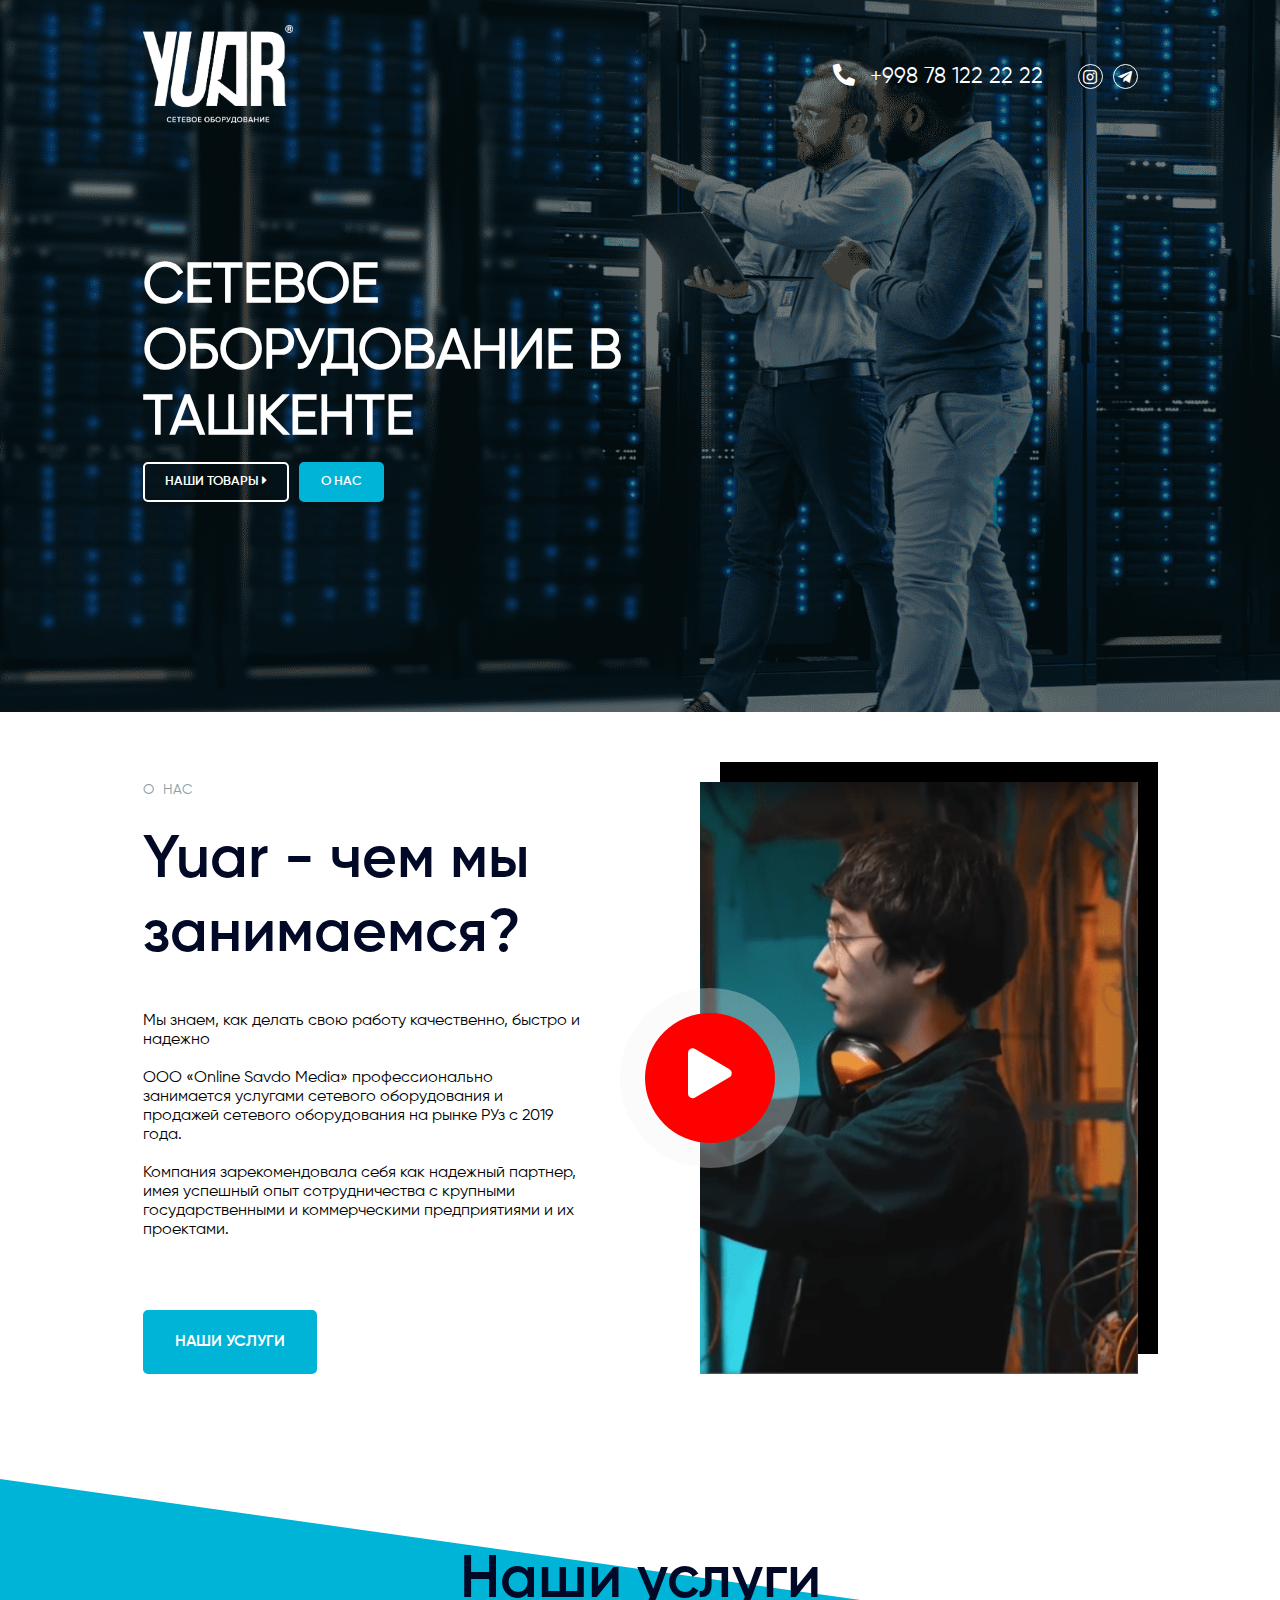
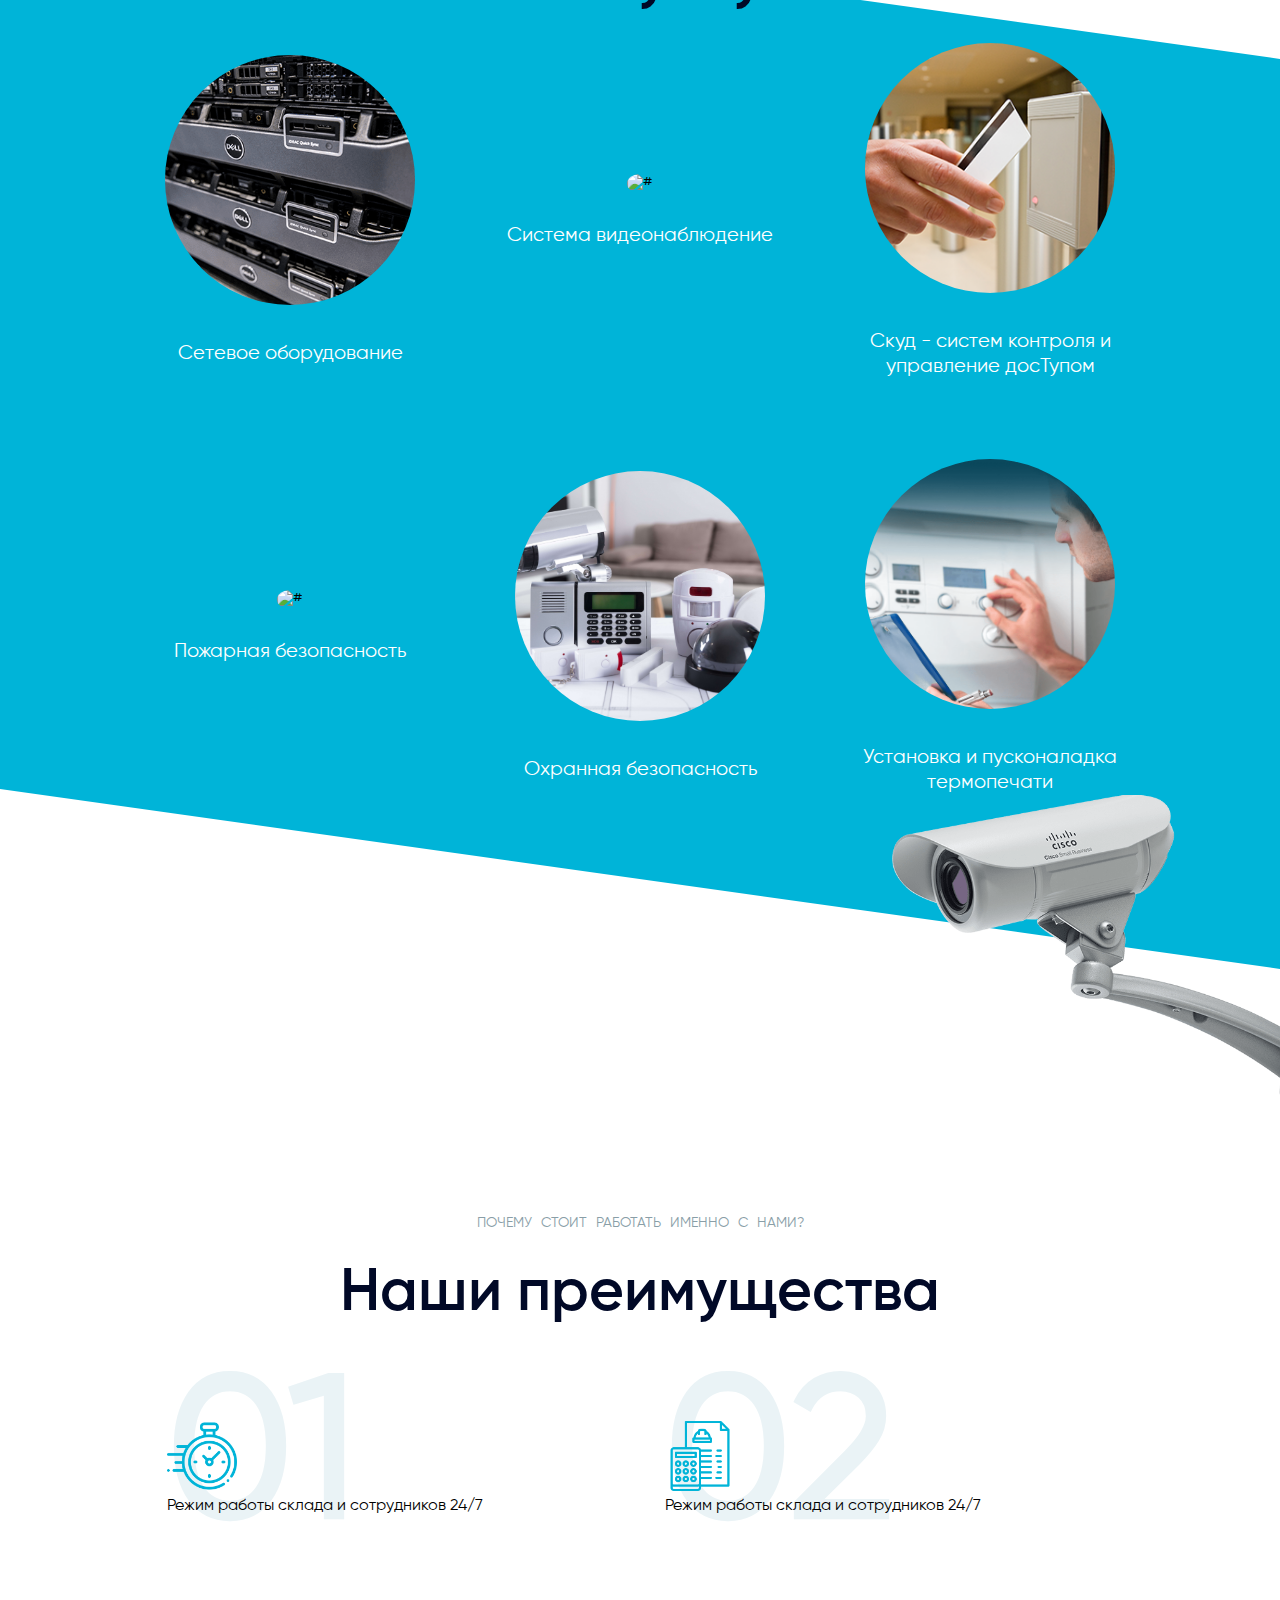
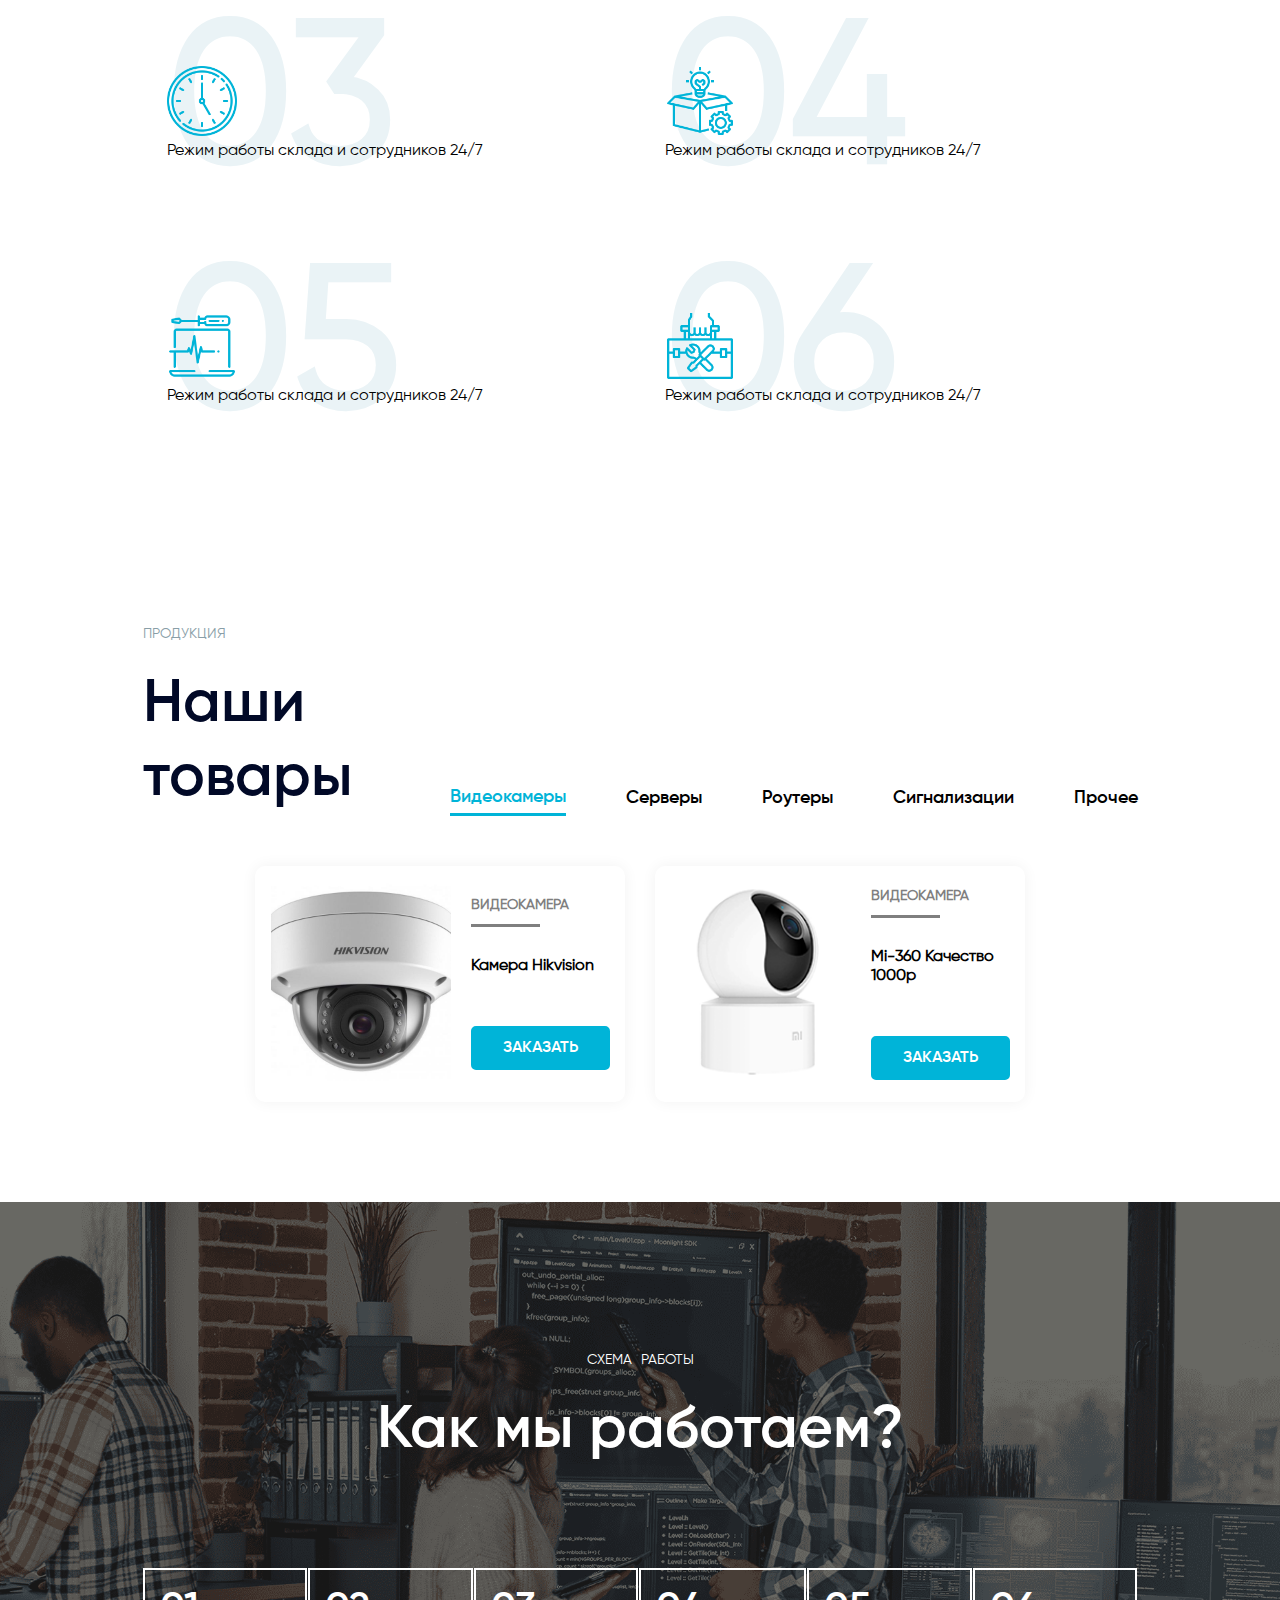
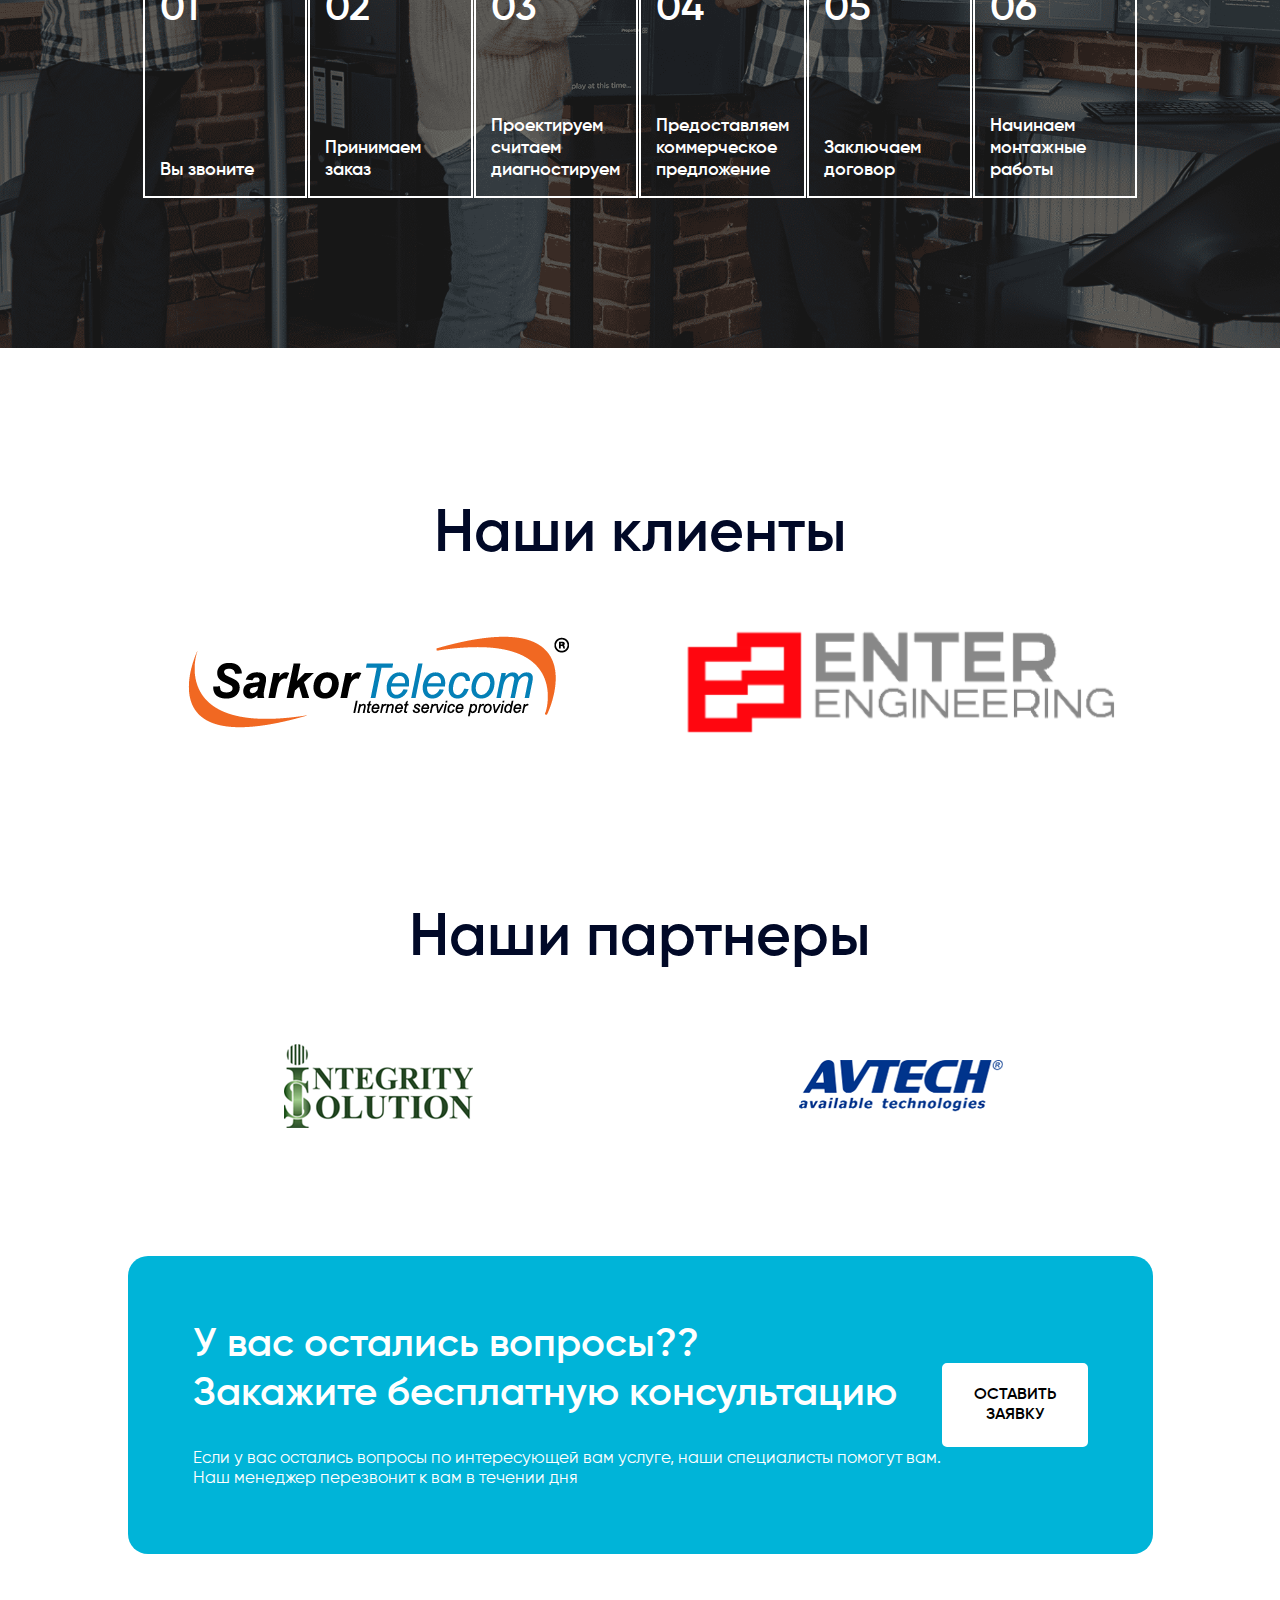
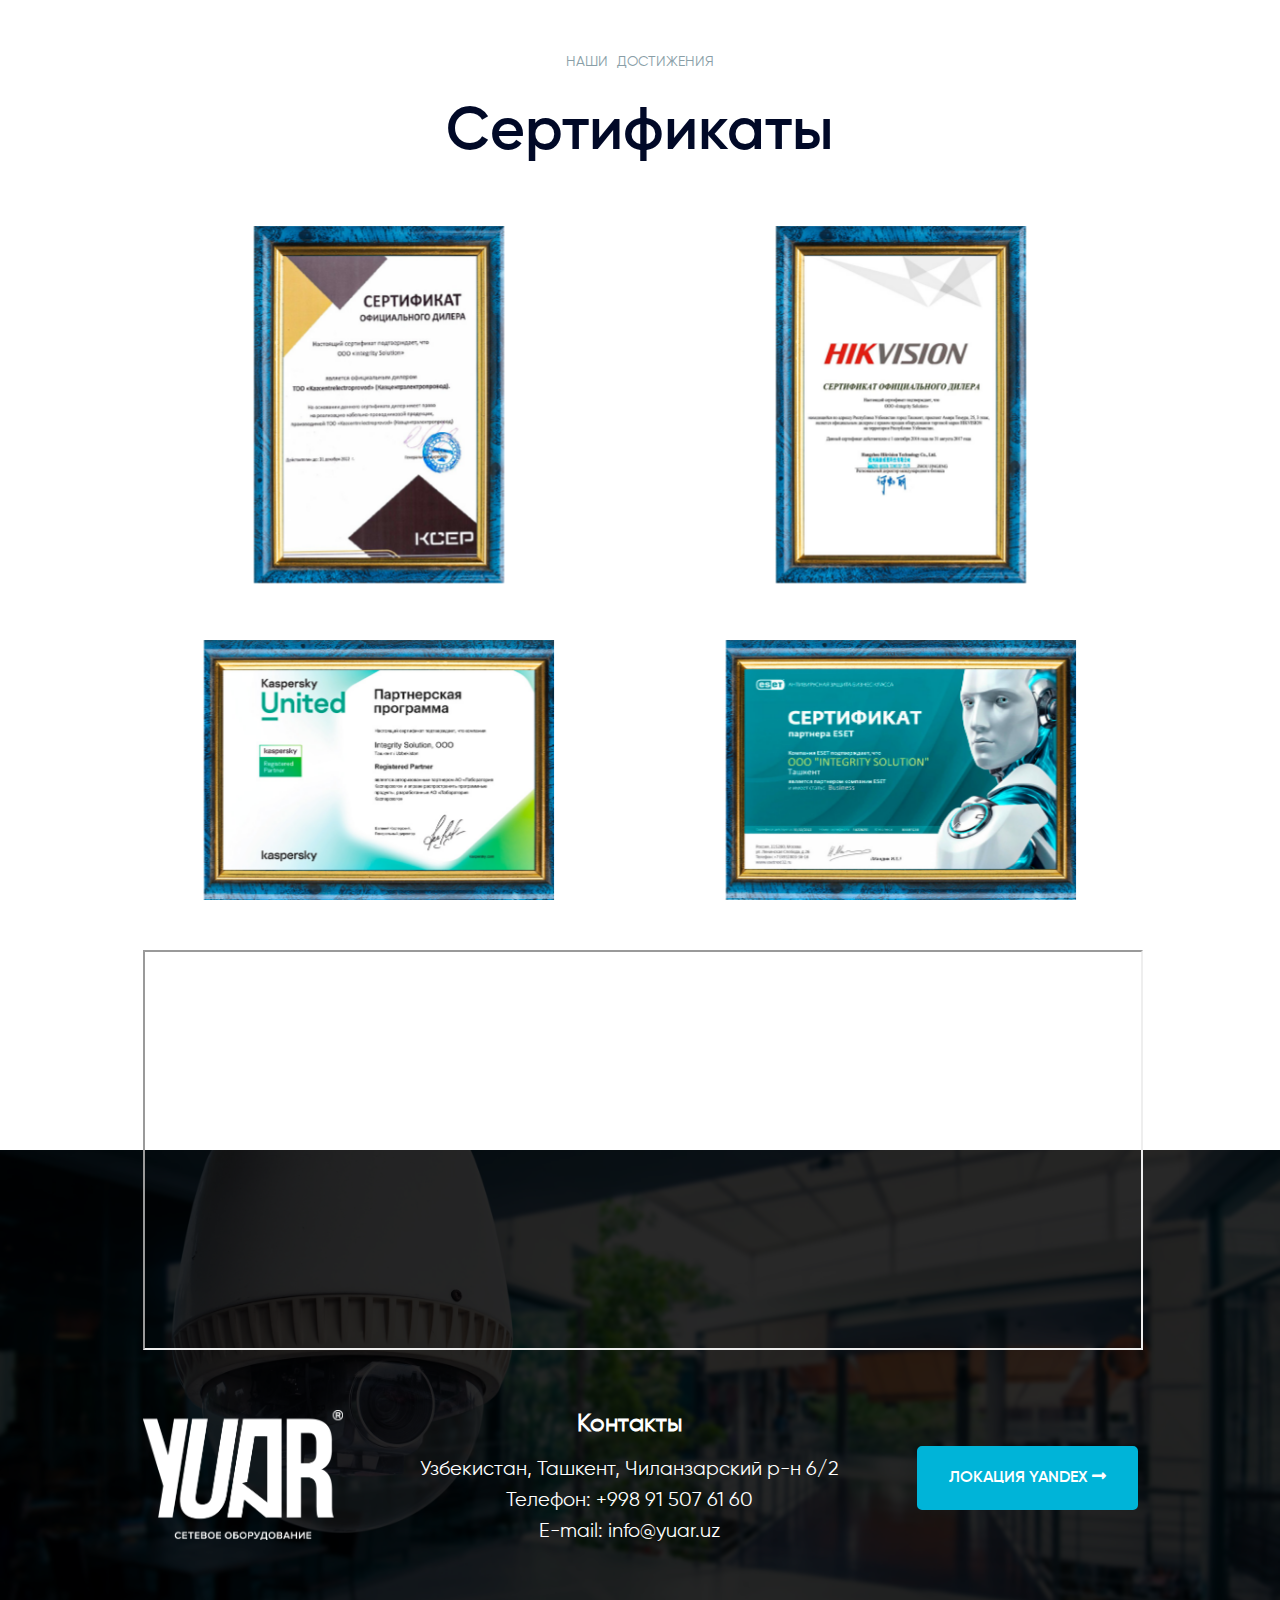
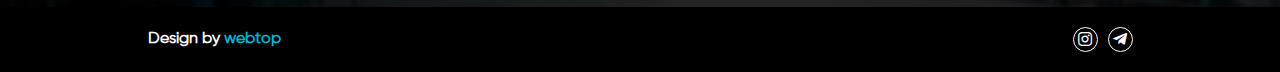
==== index.html @ c019f47e "first commit" ====
<!DOCTYPE html>
<html lang="en">

<head>
  <meta charset="UTF-8">
  <meta http-equiv="X-UA-Compatible" content="IE=edge">
  <meta name="viewport" content="width=device-width, initial-scale=1.0">

  <!-- Font Awesome -->
  <link rel="stylesheet" href="https://cdnjs.cloudflare.com/ajax/libs/font-awesome/5.15.4/css/all.min.css"
    integrity="sha512-1ycn6IcaQQ40/MKBW2W4Rhis/DbILU74C1vSrLJxCq57o941Ym01SwNsOMqvEBFlcgUa6xLiPY/NS5R+E6ztJQ=="
    crossorigin="anonymous" referrerpolicy="no-referrer" />

  <!-- Swiper -->
  <link rel="stylesheet" href="https://cdn.jsdelivr.net/npm/swiper@8/swiper-bundle.min.css" />

  <!-- Style -->
  <link rel="stylesheet" href="css/style.css">
  <link rel="stylesheet" href="css/media.css">

  <title>yuar</title>
</head>

<body>

  <!-- Header -->
  <header class="header">
    <div class="container">
      <!-- Navbar -->
      <nav class="navbar">
        <!-- logo -->
        <div class="logo">
          <img src="images/logo.png" alt="#">
        </div>

        <!-- actions -->
        <div class="actions">
          <div class="phone">
            <a href="tel: 781222222">
              <i class="fas fa-phone-alt"></i>
            </a>
            <p><a href="tel: 781222222">+998 78 122 22 22</a></p>
          </div>

          <div class="socials">
            <a target="_blank" href="https://www.instagram.com/yuar.telecom/?igshid=YmMyMTA2M2Y%3D">
              <i class="fab fa-instagram"></i>
            </a>
            <a target="_blank" href="https://t.me/yuartelecom">
              <i class="fab fa-telegram-plane"></i>
            </a>
          </div>
        </div>
      </nav>

      <!-- Main content -->
      <div class="main">
        <div class="content">
          <h1 class="title">
            сетевое оборудование в ташкенте
          </h1>

          <div class="btns">
            <button class="btn">
              <a href="#products"> наши товары
                <i class="fas fa-caret-right"></i>
              </a>
            </button>
            <button class="btn blue">
              <a href="#about">О нас</a>
            </button>
          </div>
        </div>
      </div>
    </div>
  </header>

  <!-- About -->
  <section class="about" id="about">
    <div class="container">
      <!-- left -->
      <div class="left">
        <div class="titles">
          <h4 class="uptitle">о нас</h4>
          <h1 class="site-title">Yuar - чем мы занимаемся?</h1>
        </div>
        <p>Мы знаем, как делать свою работу качественно, быстро и надежно
          <br><br>
          OOO «Online Savdo Media» профессионально занимается услугами сетевого оборудования и продажей сетевого
          оборудования на рынке РУз с 2019 года.
          <br><br>
          Компания зарекомендовала себя как надежный партнер, имея успешный опыт сотрудничества с крупными
          государственными и коммерческими предприятиями и их проектами. </p>
        <div class="btns">
          <button class="btn blue">наши услуги</button>
        </div>
      </div>
      <!-- right -->
      <div class="right">
        <!-- <iframe width="560" height="315" src="https://www.youtube.com/embed/WRnSYPJ-dSA?controls=0" title="YouTube video player" frameborder="0" allow="accelerometer; autoplay; clipboard-write; encrypted-media; gyroscope; picture-in-picture" allowfullscreen></iframe> -->

        <!-- <iframe width="560" height="315" src="https://www.youtube.com/embed/WRnSYPJ-dSA" title="YouTube video player" frameborder="0" allow="accelerometer; autoplay; clipboard-write; encrypted-media; gyroscope; picture-in-picture" allowfullscreen></iframe> -->
        <div class="effect">
          <div class="player">
            <a href="https://www.youtube.com/embed/WRnSYPJ-dSA?controls=0">
              <i class="fas fa-play"></i>
            </a>
          </div>
        </div>
      </div>
    </div>
  </section>

  <!-- Services -->
  <section class="services">
    <div class="container">
      <div class="titles">
        <h1 class="site-title">Наши услуги</h1>
      </div>
      <div class="wrapper">
        <!-- item -->
        <div class="item">
          <div class="image">
            <img src="images/services1.png" alt="#">
          </div>
          <p class="desc">Сетевое оборудование</p>
        </div>
        <!-- item -->
        <div class="item">
          <div class="image">
            <img src="images/services2.png" alt="#">
          </div>
          <p class="desc">Система видеонаблюдение</p>
        </div>
        <!-- item -->
        <div class="item">
          <div class="image">
            <img src="images/services3.png" alt="#">
          </div>
          <p class="desc">Скуд - систем контроля и управление досТупом</p>
        </div>
        <!-- item -->
        <div class="item">
          <div class="image">
            <img src="images/services4.png" alt="#">
          </div>
          <p class="desc">Пожарная безопасность</p>
        </div>
        <!-- item -->
        <div class="item">
          <div class="image">
            <img src="images/services5.jpg" alt="#">
          </div>
          <p class="desc">Охранная безопасность</p>
        </div>
        <!-- item -->
        <div class="item">
          <div class="image">
            <img src="images/services6.png" alt="#">
          </div>
          <p class="desc">Установка и пусконаладка термопечати</p>
        </div>
      </div>
    </div>
  </section>

  <!-- Advantages -->
  <section class="advantages" id="advantages">
    <div class="container">
      <div class="titles">
        <h4 class="uptitle">Почему стоит работать именно с нами?</h4>
        <h1 class="site-title">Наши преимущества</h1>
      </div>

      <div class="wrapper">
        <!-- advantage -->
        <div class="advantage">
          <div class="icon">
            <img src="images/advantage.png" alt="#">
          </div>
          <p class="desc">Режим работы склада и сотрудников 24/7</p>
        </div>
        <!-- advantage -->
        <div class="advantage">
          <div class="icon">
            <img src="images/advantage2.png" alt="#">
          </div>
          <p class="desc">Режим работы склада и сотрудников 24/7</p>
        </div>
        <!-- advantage -->
        <div class="advantage">
          <div class="icon">
            <img src="images/advantage3.png" alt="#">
          </div>
          <p class="desc">Режим работы склада и сотрудников 24/7</p>
        </div>
        <!-- advantage -->
        <div class="advantage">
          <div class="icon">
            <img src="images/advantage4.png" alt="#">
          </div>
          <p class="desc">Режим работы склада и сотрудников 24/7</p>
        </div>
        <!-- advantage -->
        <div class="advantage">
          <div class="icon">
            <img src="images/advantage5.png" alt="#">
          </div>
          <p class="desc">Режим работы склада и сотрудников 24/7</p>
        </div>
        <!-- advantage -->
        <div class="advantage">
          <div class="icon">
            <img src="images/advantage6.png" alt="#">
          </div>
          <p class="desc">Режим работы склада и сотрудников 24/7</p>
        </div>
      </div>
    </div>
  </section>

  <!-- Products -->
  <section class="products" id="products">
    <div class="container">
      <!-- top -->
      <div class="top">
        <!-- left -->
        <div class="titles">
          <h4 class="uptitle">Продукция</h4>
          <h1 class="site-title">Наши товары</h1>
        </div>
        <!-- right -->
        <div class="tab-nav">
          <button class="btn active">Видеокамеры</button>
          <button class="btn">Серверы</button>
          <button class="btn">Роутеры</button>
          <button class="btn">Сигнализации</button>
          <button class="btn">Прочее</button>
        </div>
      </div>
      <!-- tab content -->
      <div class="tab-content active">
        <!-- product -->
        <div class="product">
          <!-- left -->
          <div class="left"><img src="images/camera_p2.png" alt="#"></div>
          <!-- right -->
          <div class="right">
            <h4 class="tab-title">видеокамера</h4>
            <div class="tab-line"></div>
            <h4 class="product-name">Камера Hikvision</h4>
            <div class="btns">
              <button id="lalala" class="btn blue show">заказать</button>
            </div>
          </div>
        </div>
        <!-- product -->
        <div class="product">
          <!-- left -->
          <div class="left"><img src="images/camera_p.png" alt="#"></div>
          <!-- right -->
          <div class="right">
            <h4 class="tab-title">видеокамера</h4>
            <div class="tab-line"></div>
            <h4 class="product-name">Mi-360 Качество 1000p</h4>
            <div class="btns">
              <button id="123qwerty" class="btn blue show">заказать</button>
            </div>
          </div>
        </div>
      </div>

      <!-- tab content -->
      <div class="tab-content">
        <!-- product -->
        <div class="product">
          <!-- left -->
          <div class="left"><img class="server" src="images/server_p.png" alt="#"></div>
          <!-- right -->
          <div class="right">
            <h4 class="tab-title">Серверы</h4>
            <div class="tab-line"></div>
            <h4 class="product-name">Сервер HP Rack 19</h4>
            <div class="btns">
              <button class="btn blue show">заказать</button>
            </div>
          </div>
        </div>
      </div>

      <!-- tab content -->
      <div class="tab-content">
        <!-- product -->
        <div class="product">
          <!-- left -->
          <div class="left"><img src="images/router_p.png" alt="#"></div>
          <!-- right -->
          <div class="right">
            <h4 class="tab-title">Роутеры</h4>
            <div class="tab-line"></div>
            <h4 class="product-name">Роутер TP-Link ZF-1270</h4>
            <div class="btns">
              <button class="btn blue">order</button>
            </div>
          </div>
        </div>
      </div>

      <!-- tab content -->
      <div class="tab-content">
        <!-- product -->
        <div class="product">
          <!-- left -->
          <div class="left"><img src="images/signal_p.png" alt="#"></div>
          <!-- right -->
          <div class="right">
            <h4 class="tab-title">Сигнализации</h4>
            <div class="tab-line"></div>
            <h4 class="product-name">Роутер TP-Link ZF-1270</h4>
            <div class="btns">
              <button class="btn blue">order</button>
            </div>
          </div>
        </div>
      </div>

      <!-- tab content -->
      <div class="tab-content">
        <!-- product -->
        <div class="product">
          <!-- left -->
          <div class="left"><img src="images/signal_p.png" alt="#"></div>
          <!-- right -->
          <div class="right">
            <h4 class="tab-title">Сигнализации</h4>
            <div class="tab-line"></div>
            <h4 class="product-name">Роутер TP-Link ZF-1270</h4>
            <div class="btns">
              <button class="btn blue">order</button>
            </div>
          </div>
        </div>
      </div>

    </div>
  </section>

  <!-- Process -->
  <section class="process">
    <div class="container">
      <div class="titles">
        <h4 class="uptitle">схема работы</h4>
        <h1 class="site-title">Как мы работаем?</h1>
      </div>
      <div class="wrapper">
        <!-- step -->
        <div class="step">
          <h4 class="number">01</h4>
          <p class="desc">Вы звоните</p>
        </div>
        <!-- step -->
        <div class="step">
          <h4 class="number">02</h4>
          <p class="desc">Принимаем заказ</p>
        </div>
        <!-- step -->
        <div class="step">
          <h4 class="number">03</h4>
          <p class="desc">Проектируем считаем диагностируем</p>
        </div>
        <!-- step -->
        <div class="step">
          <h4 class="number">04</h4>
          <p class="desc">Предоставляем коммерческое предложение</p>
        </div>
        <!-- step -->
        <div class="step">
          <h4 class="number">05</h4>
          <p class="desc">Заключаем договор</p>
        </div>
        <!-- step -->
        <div class="step">
          <h4 class="number">06</h4>
          <p class="desc">Начинаем монтажные работы</p>
        </div>
      </div>
    </div>
  </section>

  <!-- Clients -->
  <section class="clients">
    <div class="container">
      <div class="titles">
        <h1 class="site-title">Наши клиенты</h1>
      </div>
      <!-- Slider main container -->
      <div class="swiper">
        <!-- Additional required wrapper -->
        <div class="swiper-wrapper">
          <!-- Slides -->
          <div class="swiper-slide">
            <img class="first" src="images/client.png" alt="sarkor_telecom">
          </div>
          <div class="swiper-slide">
            <img class="second" src="images/client2.png" alt="enter_engineering">
          </div>
          <div class="swiper-slide">
            <img class="third" src="images/client3.png" alt="durable_beton">
          </div>
          <div class="swiper-slide">
            <img class="fourth" src="images/client4.png" alt="uztelecom">
          </div>
        </div>
      </div>
    </div>
  </section>

  <!-- Partners -->
  <section class="partners">
    <div class="container">
      <div class="titles">
        <h1 class="site-title">Наши партнеры</h1>
      </div>
      <!-- Slider main container -->
      <div class="swiper">
        <!-- Additional required wrapper -->
        <div class="swiper-wrapper">
          <!-- Slides -->
          <div class="swiper-slide">
            <img src="images/partner.png" alt="solution" class="first">
          </div>
          <div class="swiper-slide">
            <img src="images/partner2.png" alt="actech" class="second">
          </div>
          <div class="swiper-slide">
            <img src="images/partner3.png" alt="smart" class="third">
          </div>
          <div class="swiper-slide">
            <img src="images/partner4.png" alt="lider" class="fourth">
          </div>
          <div class="swiper-slide">
            <img src="images/partner5.png" alt="lider" class="fifth">
          </div>
          <div class="swiper-slide">
            <img src="images/partner6.png" alt="lider" class="sixth">
          </div>
        </div>
      </div>
    </div>
  </section>

  <!-- Request -->
  <section class="request">
    <div class="container">
      <!-- left -->
      <div class="left">
        <h3>У вас остались вопросы??</h3>
        <h3>Закажите бесплатную консультацию</h3>
        <p class="desc">Если у вас остались вопросы по интересующей вам услуге, наши специалисты помогут вам. Наш
          менеджер перезвонит к вам в течении дня</p>
      </div>
      <!-- right -->
      <div class="right">
        <div class="btns">
          <button class="btn show">Оставить заявку</button>
        </div>
      </div>
    </div>
  </section>

  <!-- Diplomas -->
  <section class="diplomas">
    <div class="container">
      <div class="titles">
        <h4 class="uptitle">Наши достижения</h4>
        <h1 class="site-title">Сертификаты</h1>
      </div>

      <!-- Slider main container -->
      <div class="swiper top">
        <!-- Additional required wrapper -->
        <div class="swiper-wrapper">
          <!-- Slides -->
          <div class="swiper-slide">
            <img src="images/diploma.png" alt="diploma">
          </div>
          <!-- Slides -->
          <div class="swiper-slide">
            <img src="images/diploma2.png" alt="diploma">
          </div>
          <!-- Slides -->
          <div class="swiper-slide">
            <img src="images/diploma3.png" alt="diploma">
          </div>
          <!-- Slides -->
          <div class="swiper-slide">
            <img src="images/diploma4.png" alt="diploma">
          </div>
        </div>
      </div>

      <!-- Slider main container -->
      <div class="swiper bottom">
        <!-- Additional required wrapper -->
        <div class="swiper-wrapper">
          <!-- Slides -->
          <div class="swiper-slide">
            <img src="images/diploma5.png" alt="diploma">
          </div>
          <!-- Slides -->
          <div class="swiper-slide">
            <img src="images/diploma6.png" alt="diploma">
          </div>
          <!-- Slides -->
          <div class="swiper-slide">
            <img src="images/diploma7.png" alt="diploma">
          </div>
        </div>
      </div>

    </div>
  </section>

  <!-- Footer -->
  <footer class="footer">
    <div class="container">

      <div class="map">
        <iframe src="https://yandex.com/map-widget/v1/-/CCUfvDSudD" frameborder="1" allowfullscreen="true"
          style="position:relative;"></iframe>
      </div>

      <div class="info">
        <!-- logo -->
        <div class="logo">
          <img src="images/logo.png" alt="#">
        </div>

        <div class="contacts">
          <h2>Контакты</h2>
          <p>Узбекистан, Ташкент, Чиланзарский р-н 6/2</p>
          <p>Телефон: +998 91 507 61 60</p>
          <p>E-mail: info@yuar.uz</p>
        </div>
        <div class="btns">
          <button class="btn blue">
            <a target="_blank" href="https://yandex.com/maps/-/CCUfR0ugOB">
              Локация Yandex
            </a>
            <i class="fas fa-long-arrow-alt-right"></i>
          </button>
        </div>
      </div>
    </div>
  </footer>

  <!-- Copyright -->
  <section class="copyright">
    <div class="container">
      <div class="studio">
        <h4>Design by <span>webtop</span></h4>
      </div>
      <div class="socials">
        <a href="https://www.instagram.com/yuar.telecom/?igshid=YmMyMTA2M2Y%3D">
          <i class="fab fa-instagram"></i>
        </a>
        <a href="https://t.me/yuartelecom">
          <i class="fab fa-telegram-plane"></i>
        </a>
      </div>
    </div>
  </section>

  <!-- popup -->
  <div class="popup">

    <div class="forma">
      <div class="close">
        <i class="fas fa-times"></i>
      </div>

      <form class="form">
        <h3>Получить консультацию</h3>
        <div class="box box-name">
          <input type="text" id="exampleInputEmail1" placeholder="Ваше имя">
          <small class="email-error"></small>
        </div>
        <div class="box box-phone">
          <input type="tel" id="exampleInputMobile1" placeholder="Ваш телефон">
          <small class="phone-error"></small>
        </div>
        <!-- <input type="text" id="exampleInputEmail1" placeholder="Ваше имя"> -->

        <div class="btns">
          <button type="submit" class="btn submit">Отправить</button>
        </div>
        <h4>Наш менеджер перезвонит к вам в течении дня</h4>
      </form>
    </div>
  </div>

  <script src="https://cdn.jsdelivr.net/npm/swiper@8/swiper-bundle.min.js"></script>
  <script src="js/main.js"></script>

</body>

</html>
---- css/style.css ----
@font-face {
  font-family: 'Gilroy-400';
  src: url(../fonts/Gilroy-Regular.ttf);
  font-weight: 400;
}

@font-face {
  font-family: 'Gilroy-600';
  src: url(../fonts/Gilroy-SemiBold.ttf);
  font-weight: 600;
}

/* @font-face {
  font-family: 'Gilroy-400';
  src: url(../fonts/Gilroy-Regular.ttf);
  font-weight: 400;
} */

:root {
  --black: #000000;
  --white: #ffffff;
  --brand-color: #00B4D8;
  --uptitle-color: #899ea7;
  --site-title-color: #010927;
  --tab-title: #7f7f7f;
}

html {
  scroll-behavior: smooth;
}

* {
  margin: 0;
  padding: 0;
  box-sizing: border-box;
}

li {
  list-style: none;
}

a {
  text-decoration: none;
}

body {
  font-family: 'Gilroy-400', sans-serif;
  font-weight: 400;
}

.container {
  width: 100%;
  max-width: 1200px;
  padding: 0 15px;
  margin: 0 auto;
}

.btns .btn {
  padding: 20px 30px;
  border: 2px solid var(--white);
  border-radius: 5px;
  background: transparent;
  color: var(--white);
  cursor: pointer;
  text-transform: uppercase;
  font-size: 16px;
  font-family: 'Gilroy-600';
  font-weight: 600;
  outline: none;
}

.btns .btn.blue {
  background: var(--brand-color);
  border-color: var(--brand-color);
}

.titles {
  text-align: center;
}

.titles .site-title {
  font-family: 'Gilroy-600';
  font-weight: 600;
  font-size: 60px;
  color: var(--site-title-color);
}

.titles .uptitle {
  font-family: 'Gilroy-400';
  font-weight: 400;
  font-size: 14px;
  text-transform: uppercase;
  color: var(--uptitle-color);
  word-spacing: 5px;
  padding-bottom: 25px;
}

/* Pop-up */
.popup {
  position: fixed;
  bottom: 0;
  right: -120%;
  z-index: 10000;
  min-height: 100vh;
  width: 100%;
  background: rgba(0, 0, 0, .7);
  display: flex;
  align-items: center;
  justify-content: center;
}

.popup.active {
  right: 0;
}

.popup .forma {
  max-width: 520px;
  margin: 0 auto;
  background-color: var(--brand-color);
  border-radius: 10px;
  padding: 30px 70px;
}

.popup .forma .close {
  display: flex;
  align-items: center;
  justify-content: flex-end;
}

.popup .forma .close i {
  color: #fff;
  font-size: 30px;
  cursor: pointer;
}

.popup .forma form h3 {
  font-size: 26px;
  font-family: 'Gilroy-600', sans-serif;
  font-weight: 600;
  color: var(--white);
  text-align: center;
  padding-bottom: 20px;
}

.popup .forma form input {
  font-size: 18px;
  font-family: 'Gilroy-400', sans-serif;
  font-weight: 400;
  background-color: #a6e2fb;
  padding: 20px;
  width: 100%;
  border: 3px solid transparent;
  outline: none;
  border-radius: 5px;
}

.popup .forma form input.error {}

.popup .forma form input#exampleInputMobile1 {
  margin-top: 30px;
}

.popup .forma form input::placeholder {
  font-size: 14px;
  font-family: 'Gilroy-400', sans-serif;
  font-weight: 400;
  color: var(--black);
}

.popup .forma form input:focus {
  border: 3px solid var(--black);
}

.popup .form form .email-error {
  color: red;
  font-size: 25px;
}

.popup .forma .form .btns .submit {
  width: 100%;
  background: var(--black);
  color: var(--white);
  border: 3px solid transparent;
  margin-top: 30px;
}

.popup .forma form h4 {
  font-size: 16px;
  font-family: 'Gilroy-400', sans-serif;
  font-weight: 400;
  color: var(--white);
  padding-top: 30px;
}

.popup .forma .box.error input {
  border-color: red;
}

.popup .forma .box.error small {
  color: red;
}


/* Header */
.header {
  background: url(../images/header-bg.png) no-repeat center / cover;
}

/* Navbar */
.header .navbar {
  display: flex;
  align-items: center;
  justify-content: space-between;
  padding: 25px 0;
}

.header .navbar .logo img {
  width: 150px;
}

.header .navbar .actions,
.header .navbar .actions .phone,
.header .navbar .actions .socials {
  display: flex;
  align-items: center;
  justify-content: space-between;
}

.header .navbar .actions {
  gap: 35px;
}

.header .navbar .actions .phone {
  gap: 15px;
}

.header .navbar .actions .phone a {
  color: var(--white);
  font-size: 22px;
}

.header .navbar .actions .socials {
  gap: 10px;
}

.header .navbar .actions .socials a {
  width: 25px;
  height: 25px;
  color: var(--white);
  border: 1px solid var(--white);
  border-radius: 50%;
  padding: 3px;
  display: flex;
  align-items: center;
  justify-content: center;
}

/* Main */
.header .main {
  padding: 100px 0 200px;
}

.header .main .content {}

.header .main .content .title {
  font-size: 55px;
  text-transform: uppercase;
  /* width: 30%; */
  max-width: 550px;
  color: var(--white);
}

.header .main .content .btns {
  display: flex;
  align-items: center;
  justify-content: flex-start;
  gap: 10px;
  margin: 10px 0;
}

.header .main .content .btns .btn {
  padding: 10px 20px;
  border: 2px solid var(--white);
  border-radius: 5px;
  background: transparent;
  color: var(--white);
  cursor: pointer;
  text-transform: uppercase;
  font-size: 13px;
}

.header .main .content .btns .btn a {
  color: var(--white);
}

.header .main .content .btns .btn:nth-child(1) {}

.header .main .content .btns .btn.blue {
  background: var(--brand-color);
  border-color: var(--brand-color);
}

/* About */
.about {
  padding: 70px 0;
}

.about .container {
  display: flex;
  align-items: stretch;
  justify-content: center;
  /* flex-wrap: wrap; */
  gap: 120px;
}

.about .container .left,
.about .container .right {
  width: 50%;
}

.about .container .left p {
  padding: 40px 0 70px;
}

.titles {
  text-align: left;
}

.about .right {
  background: url(../images/about_bg.png) no-repeat right center / cover;
  display: flex;
  align-items: center;
  justify-content: start;
  box-shadow: 20px -20px 0 #000000;
}

.about .right .player {
  width: 130px;
  height: 130px;
  background: red;
  display: flex;
  align-items: center;
  justify-content: center;
  border-radius: 50%;
  margin: 130px 0;
  position: relative;
  z-index: 5;
}

.about .right .effect {
  width: 180px;
  height: 180px;
  background-color: #f2f2f24e;
  display: flex;
  align-items: center;
  justify-content: center;
  border-radius: 50%;
  position: relative;
  left: -80px;
}

.about .right .player a {
  color: var(--white);
  font-size: 50px;
}

/* Services */
.services {
  position: relative;
  margin: 100px 0 350px;
}

.services::before {
  content: '';
  width: 100%;
  min-height: 910px;
  position: absolute;
  left: 0;
  top: 25px;
  z-index: -5;
  background-color: #00B4D8;
  transform: skewY(8deg);
}

.services .titles {
  /* margin: 135px 0; */
  text-align: center;
  margin-bottom: 25px;
}

.services .wrapper {
  display: flex;
  align-items: center;
  justify-content: center;
  flex-wrap: wrap;
  gap: 90px 150px;
  position: relative;
}

.services::after {
  content: '';
  width: 650px;
  height: 500px;
  /* height: 100%; */
  position: absolute;
  right: 0;
  bottom: -500px;
  background: url(../images/camera.png) no-repeat center / cover;
}

.services .wrapper .item {
  width: 270px;
  text-align: center;
}

.services .wrapper .item .image img {
  width: 250px;
  height: 250px;
  border-radius: 50%;
  object-fit: cover;
}

.services .wrapper .item .desc {
  font-size: 20px;
  padding-top: 30px;
  color: var(--white);
}

/* --- Advantages --- */
.advantages {
  padding: 70px 0;
}

.advantages .titles {
  text-align: center;
}

.advantages .wrapper {
  display: flex;
  align-items: center;
  justify-content: center;
  flex-wrap: wrap;
  gap: 150px 50px;
  margin-top: 90px;
}

.advantages .wrapper .advantage {
  position: relative;
  width: 45%;
}

.advantages .wrapper .advantage .icon img {
  width: 70px;
  height: 70px;
  color: var(--brand-color);
}

.advantages .wrapper .advantage::before {
  width: 100%;
  height: 100%;
  position: absolute;
  left: 0;
  top: -80px;
  font-size: 200px;
  font-weight: 700;
  z-index: -1;
  color: #eaf3f6;
}

.advantages .wrapper .advantage:nth-child(1)::before {
  content: '01';
}

.advantages .wrapper .advantage:nth-child(2)::before {
  content: '02';
}

.advantages .wrapper .advantage:nth-child(3)::before {
  content: '03';
}

.advantages .wrapper .advantage:nth-child(4)::before {
  content: '04';
}

.advantages .wrapper .advantage:nth-child(5)::before {
  content: '05';
}

.advantages .wrapper .advantage:nth-child(6)::before {
  content: '06';
}

/* --- Products --- */
.products {
  padding: 100px 0;
}

.products .top {
  display: flex;
  align-items: flex-end;
  justify-content: space-between;
  padding: 50px 0;
}

.products .top .tab-nav {
  display: flex;
  align-items: center;
  justify-content: center;
  gap: 60px;
}

.products .top .tab-nav .btn {
  font-size: 18px;
  font-weight: 600;
  font-family: 'Gilroy-600', sans-serif;
  color: var(--black);
  border: none;
  outline: none;
  background: transparent;
  padding-bottom: 5px;
  cursor: pointer;
}

.products .top .tab-nav .btn.active {
  color: var(--brand-color);
  border-bottom: 3px solid var(--brand-color);
}

.products .tab-content {
  /* display: flex; */
  align-items: center;
  justify-content: center;
  gap: 30px;
  display: none;
}

.products .tab-content.active {
  display: flex;
}

.products .product {
  width: 370px;
  box-shadow: 0 0 15px #f2f2f2;
  border-radius: 10px;
  display: flex;
  align-items: center;
  justify-content: center;
  padding: 15px 20px;
  gap: 20px;
}

.product .left img {
  width: 180px;
  height: 200px;
  object-fit: cover;
}

.product .left img.server {
  width: 130px;
  height: 200px;
  object-fit: cover;
}

.product .right .product-name {
  padding: 30px 0 50px;
  font-size: 16px;
  color: var(--black);
}

.product .right .tab-title {
  font-size: 14px;
  color: var(--tab-title);
  text-transform: uppercase;
}

.product .right .tab-line {
  width: 50%;
  height: 3px;
  margin-top: 10px;
  background: var(--tab-title);
}

.products .product .btns {
  /* display: flex;
  align-items: flex-end; */
}

.products .product .btns .blue {
  padding: 10px 30px;
  text-transform: uppercase;
}

/* .product .right .{} */

/* --- Process --- */
.process {
  background: url(../images/process-bg.png) no-repeat center / cover;
  padding: 150px 0;
}

.process .titles .uptitle,
.process .titles .site-title {
  color: var(--white);
  text-align: center;
}

.process .wrapper {
  display: flex;
  align-items: center;
  justify-content: center;
  padding-top: 100px;
  gap: 1px;
}

.process .wrapper .step {
  width: 190px;
  height: 230px;
  padding: 15px;
  display: flex;
  flex-direction: column;
  justify-content: space-between;
  align-items: flex-start;
  color: var(--white);
  border: 2px solid var(--white);
  transition: 0.5s;
}

.process .wrapper .step:hover {
  background: var(--brand-color);
  border-color: var(--brand-color);
}

.process .wrapper .step .number {
  font-size: 40px;
  font-family: 'Gilroy-600';
  font-weight: 600;
}

.process .wrapper .step .desc {
  font-size: 18px;
  font-family: 'Gilroy-600';
  font-weight: 600;
}

/* -- swipers -- */
.swiper {
  padding-top: 40px;
  height: 180px;
}

.swiper::selection {
  -webkit-user-select: none;
  -ms-user-select: none;
  user-select: none;
}

.swiper .swiper-wrapper .swiper-slide {
  display: flex;
  align-items: center;
  justify-content: center;
  text-align: center;
}

.swiper .swiper-wrapper .swiper-slide::selection {
  -webkit-user-select: none;
  -ms-user-select: none;
  user-select: none;
}

.clients .titles,
.partners .titles {
  text-align: center;
}

/* --- Clients --- */
.clients {
  text-align: center;
  margin: 150px 0;
}

.clients .swiper .swiper-wrapper .swiper-slide .second {
  height: 100px;
}

.clients .swiper .swiper-wrapper .swiper-slide .third {
  height: 100px;
}

.clients .swiper .swiper-wrapper .swiper-slide .fourth {
  height: 100px;
}

/* -- Request --- */
.request {
  padding: 100px 0;
}

.request .container {
  display: flex;
  align-items: center;
  justify-content: space-evenly;
  background-color: var(--brand-color);
  color: var(--white);
  border-radius: 20px;
  padding: 65px;
}

.request .left {
  max-width: 750px;
}

.request .left h3 {
  font-size: 40px;
  color: var(--white);
  font-weight: 600;
  font-family: 'Gilroy-600';
}

.request .container .left .desc {
  font-size: 17px;
  padding-top: 30px;
}

.request .right .btns .btn {
  background-color: var(--white);
  color: var(--black);
}

/* --- Diplomas --- */
.diplomas .titles {
  text-align: center;
}

.diplomas .top {
  height: 430px;
  display: flex;
  align-items: center;
  justify-content: center;
}

.diplomas .top .swiper-slide img {
  width: 250px;
}

.diplomas .bottom {
  height: 300px;
}

.diplomas .bottom .swiper-slide img {
  width: 350px;
  height: 100%;
  object-fit: cover;
}


/* Footer */
.footer {
  background: url('../images/footer-bg.png') no-repeat center / cover;
  position: relative;
  margin-top: 250px;
}

.footer::after {
  content: '';
  width: 100%;
  height: 100%;
  position: absolute;
  left: 0;
  top: 0;
  background: #000000d7;
  z-index: 1;
}

.footer .map {
  position: absolute;
  z-index: 5;
  /* left: 0; */
  top: -200px;
  width: 100%;
  max-width: 1200px;
  /* margin: 100px auto 0; */
}

.footer .map iframe {
  width: 100%;
  height: 400px;
  margin: 0 auto;
}

.footer .info {
  position: relative;
  z-index: 5;
  color: var(--white);
  display: flex;
  align-items: center;
  justify-content: space-between;
  padding: 260px 0 60px;
}

.footer .info .logo img {
  width: 200px;
}

.footer .info .contacts {
  text-align: center;
}

.footer .info .contacts h2 {
  font-size: 24px;
  padding-bottom: 15px;
}

.footer .info .contacts p {
  padding: 3px;
  font-size: 20px;
}

.footer .info .btns .blue a {
  color: var(--white);
}

/* Copyright */
.copyright {
  background: var(--black);
  color: var(--white);
}

.copyright .container {
  display: flex;
  align-items: center;
  justify-content: space-between;
  padding: 20px;
}

.copyright .container .studio {}

.copyright .container .studio span {
  color: var(--brand-color);
}

.copyright .container .socials {
  display: flex;
  align-items: center;
  justify-content: center;
  gap: 10px;
}

.copyright .container .socials a {
  width: 25px;
  height: 25px;
  color: var(--white);
  border: 1px solid var(--white);
  border-radius: 50%;
  padding: 3px;
  display: flex;
  align-items: center;
  justify-content: center;
}
---- css/media.css ----
@media (max-width: 1440px) {
  .container {
    max-width: 1025px;
  }

  .services .wrapper {
    gap: 80px;
  }

  .services::after {
    width: 388px;
    height: 300px;
    bottom: -300px;
  }

  .footer .map {
    max-width: 1000px;
  }
}

/* --- 1025 --- */
@media (max-width: 1025px) {
  .container {
    max-width: 770px;
  }

  .header .main .content .title {
    font-size: 45px;
  }

  .header .navbar .logo img {
    width: 90px;
  }

  .header .navbar .actions .phone a {
    font-size: 18px;
  }

  .about .container {
    flex-wrap: wrap;
  }

  .about .container .left,
  .about .container .right {
    width: 100%;
  }

  .about .right {
    display: flex;
    align-items: center;
    justify-content: center;
    padding: 95px 0;
  }

  .about .right .effect {
    left: 0;
  }

  .services .wrapper {
    gap: 30px 60px;
  }

  .services::before {
    min-height: 1240px;
  }

  .products .top {
    flex-wrap: wrap;
    padding: 0 0 60px;
  }

  .products .tab-content {
    flex-wrap: wrap;
  }

  .products .product {
    width: 355px;
  }

  .products .top .titles {
    margin-bottom: 20px;
  }

  .process .wrapper {
    flex-wrap: wrap;
  }

  .footer .map {
    max-width: 750px;
    height: 400px;
    top: -120px;
  }

  .footer .map iframe {
    height: 300px;
  }

  .footer .info .btns {
    display: none;
  }
}

@media (max-width: 770px) {
  .container {
    max-width: 620px;
  }

  .header .main .content .title {
    font-size: 30px;
  }

  .popup .forma {
    margin: 0 15px;
  }

  .popup .forma form input {
    padding: 10px;
  }

  .popup .forma .close i {
    font-size: 25px;
  }

  .popup .forma .form .btns .submit {
    margin-top: 20px;
    padding: 12px;
  }

  .request .container {
    flex-wrap: wrap;
    padding: 40px;
  }

  /* .request .right .btns .btn {
    margin-top: 10px;
  } */

  .about .right {
    /* display: flex;
    align-items: center;
    justify-content: center; */
    padding: 85px 0;
  }

  /* .about .right .effect {
    left: 0;
  } */

  .services::before {
    min-height: 100%;
  }

  .services .wrapper {
    gap: 30px;
  }

  .services::after {
    display: none;
  }

  .process {
    padding: 70px 0;
  }

  .process .wrapper {
    padding-top: 50px;
  }

  .process .wrapper .step {
    height: 200px;
  }

  .footer .map {
    max-width: 586px;
    height: 350px;
    top: -80px;
  }

  .footer .map iframe {
    height: 270px;
  }

  .footer .info .logo img {
    width: 120px;
  }
}

/* --- 620 --- */
@media (max-width: 620px) {
  .container {
    width: 430px;
  }

  .request {
    margin: 0 15px;
  }

  .request .container {
    padding: 30px;
    /* margin: 0 15px; */
  }

  .request .left h3 {
    font-size: 30px;
  }

  .request .container .left .desc {
    padding: 20px 0;
  }

  .request .right .btns .btn {
    padding: 10px;
  }

  .advantages .wrapper {
    gap: 100px 30px;
  }

  .advantages .wrapper .advantage::before {
    font-size: 160px;
  }

  .products .top .tab-nav {
    flex-wrap: wrap;
  }

  .footer {
    margin-top: 190px;
  }

  .footer .info {
    padding: 120px 0 60px;
  }

  .footer .info .contacts h2 {
    font-size: 20px;
  }

  .footer .info .contacts p {
    font-size: 15px;
  }

  .footer .info .logo img {
    width: 70px;
  }

  .footer .map {
    max-width: 400px;
    height: 350px;
    top: -160px;
  }

}

/* --- 430 --- */
@media (max-width: 430px) {
  .container {
    width: 100%;
  }

  .header .navbar .actions .phone p {
    display: none;
  }

  .header .navbar .actions {
    gap: 15px;
  }

  .popup .forma {
    padding: 20px;
  }

  .popup .forma form h3 {
    font-size: 18px;
  }

  .popup .forma form h4 {
    font-size: 13px;
  }

  .titles .uptitle {
    font-size: 13px;
  }

  .titles .site-title {
    font-size: 35px;
  }

  .about .container {
    gap: 65px;
  }

  .about .container .left p {
    padding: 40px 0 40px;
  }

  .about .btns .btn.blue {
    padding: 12px 17px;
  }

  .about .right {
    padding: 50px 0;
  }

  .about .right .effect {
    width: 120px;
    height: 120px;
  }

  .about .right .effect .player {
    width: 100px;
    height: 100px;
  }

  .about .right .player a {
    font-size: 35px;
  }

  .services {
    margin: 70px 0;
  }

  .services .wrapper .item .image img {
    width: 150px;
    height: 150px;
  }

  .services::before {
    min-height: 100%;
  }

  .advantages .wrapper {
    gap: 100px 30px;
  }

  .advantages .wrapper .advantage::before {
    font-size: 130px;
  }

  .advantages .wrapper .advantage .icon img {
    width: 50px;
    height: 50px;
  }

  .advantages .wrapper .advantage .desc {
    font-size: 14px;
  }

  .process .wrapper .step {
    width: 150px;
    height: 185px;
    padding: 5px;
  }

  .footer .info {
    display: flex;
    justify-content: center;
    align-items: center;
    padding: 70px 0 20px;
  }

  .footer .info .logo {
    display: none;
  }

  .footer .map {
    max-width: 395px;
    height: 350px;
    top: -125px;
  }

  .footer .map iframe {
    height: 180px;
  }
}

/* --- 380 --- */
@media (max-width: 380px) {
  .advantages .wrapper .advantage {
    width: 50%;
  }

  .process {
    padding: 15px 0;
  }

  .process .wrapper .step {
    width: 140px;
  }

  .clients .swiper .swiper-wrapper .swiper-slide .first,
  .clients .swiper .swiper-wrapper .swiper-slide .second {
    height: 70px;
  }


  .clients .swiper .swiper-wrapper .swiper-slide .third {
    height: 100px;
  }

  .clients .swiper .swiper-wrapper .swiper-slide .fourth {
    height: 100px;
  }

  .footer .map {
    max-width: 345px;
  }

  .products .top .tab-nav {
    gap: 20px 50px;
  }

  .products .top .tab-nav .btn {
    font-size: 15px;
  }

  .product .left img {
    width: 140px;
    height: 130px;
  }

  .product .right .product-name {
    padding: 30px 0;
  }

  .products .product .btns .blue {
    padding: 7px 20px;
    text-transform: uppercase;
  }

  .products .product {
    padding: 10px 15px;
  }

}

@media (max-width: 350px) {
  .footer .map {
    max-width: 300px;
  }
}

@media (max-width: 325px) {
  .footer .map {
    max-width: 285px;
  }
  
  .products .top {
    padding: 0 0 30px;
}
}

@media (max-width: px) {}

@media (max-width: px) {}
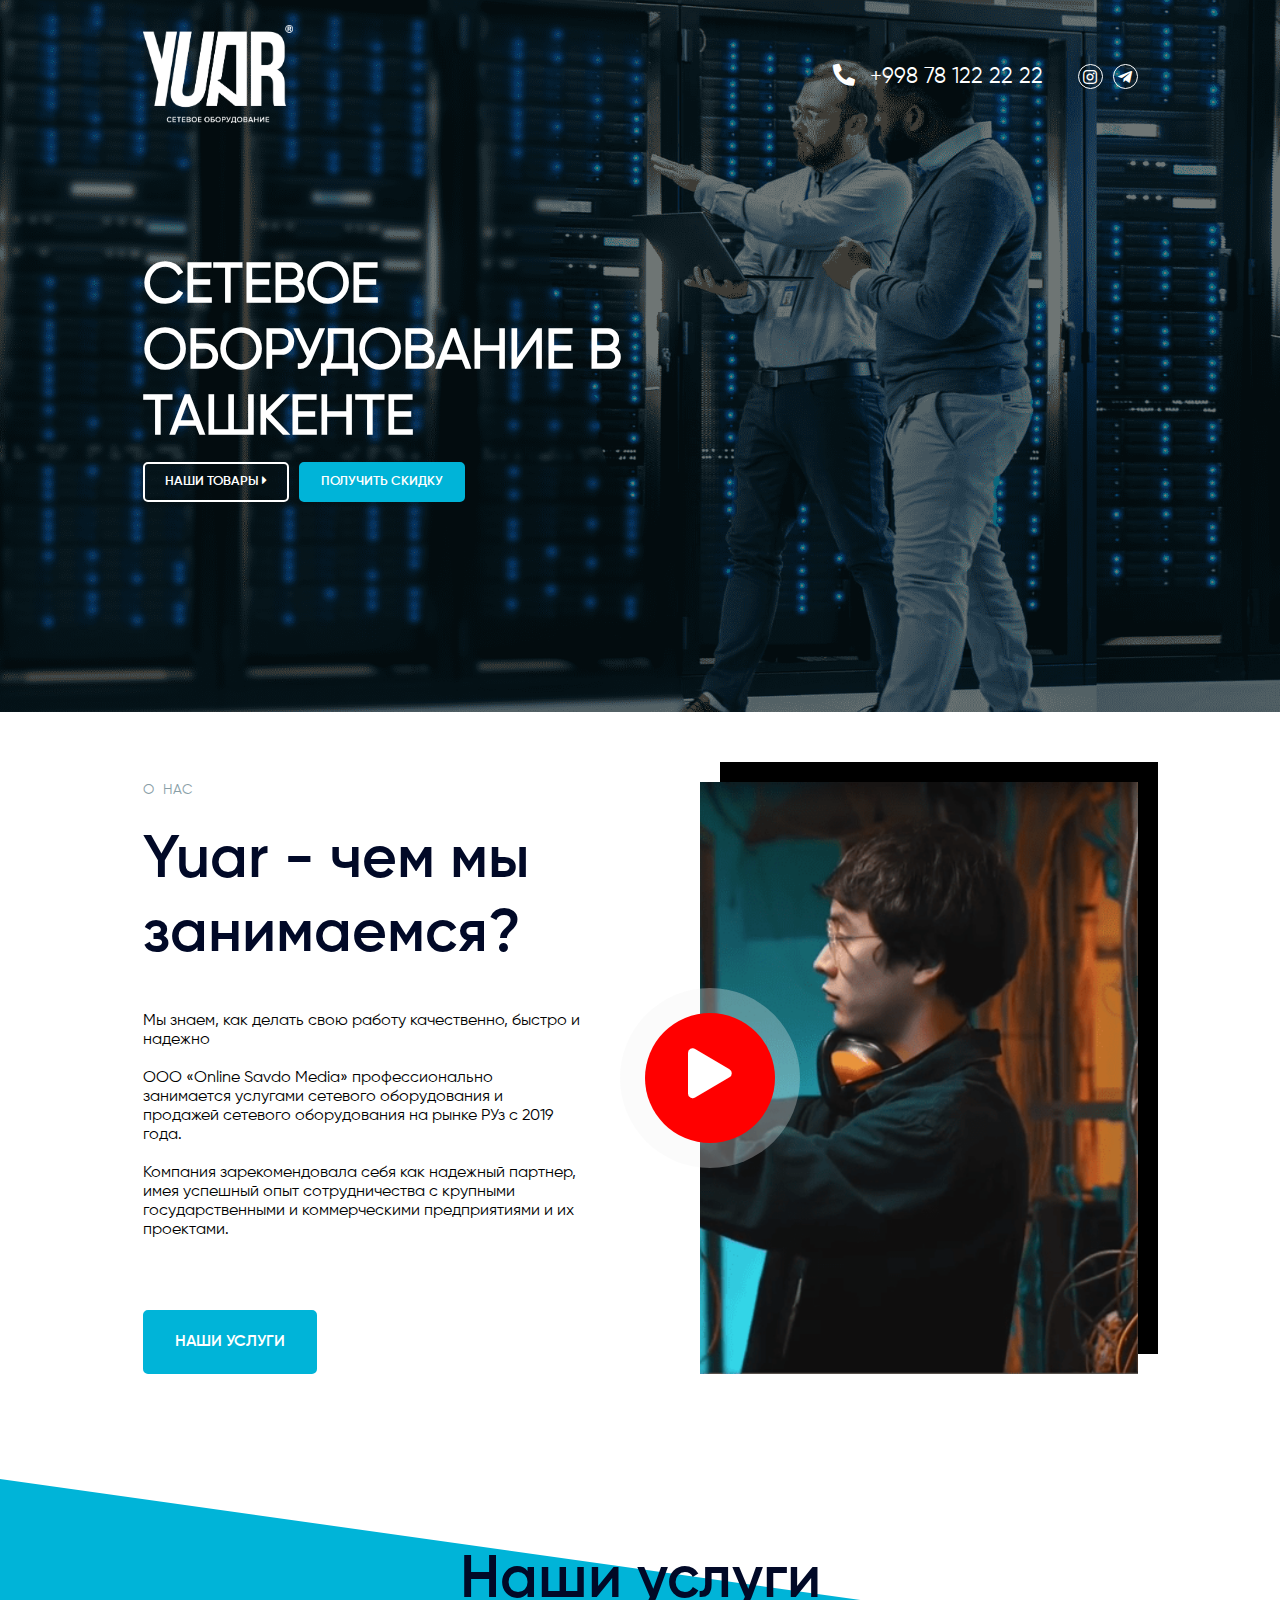
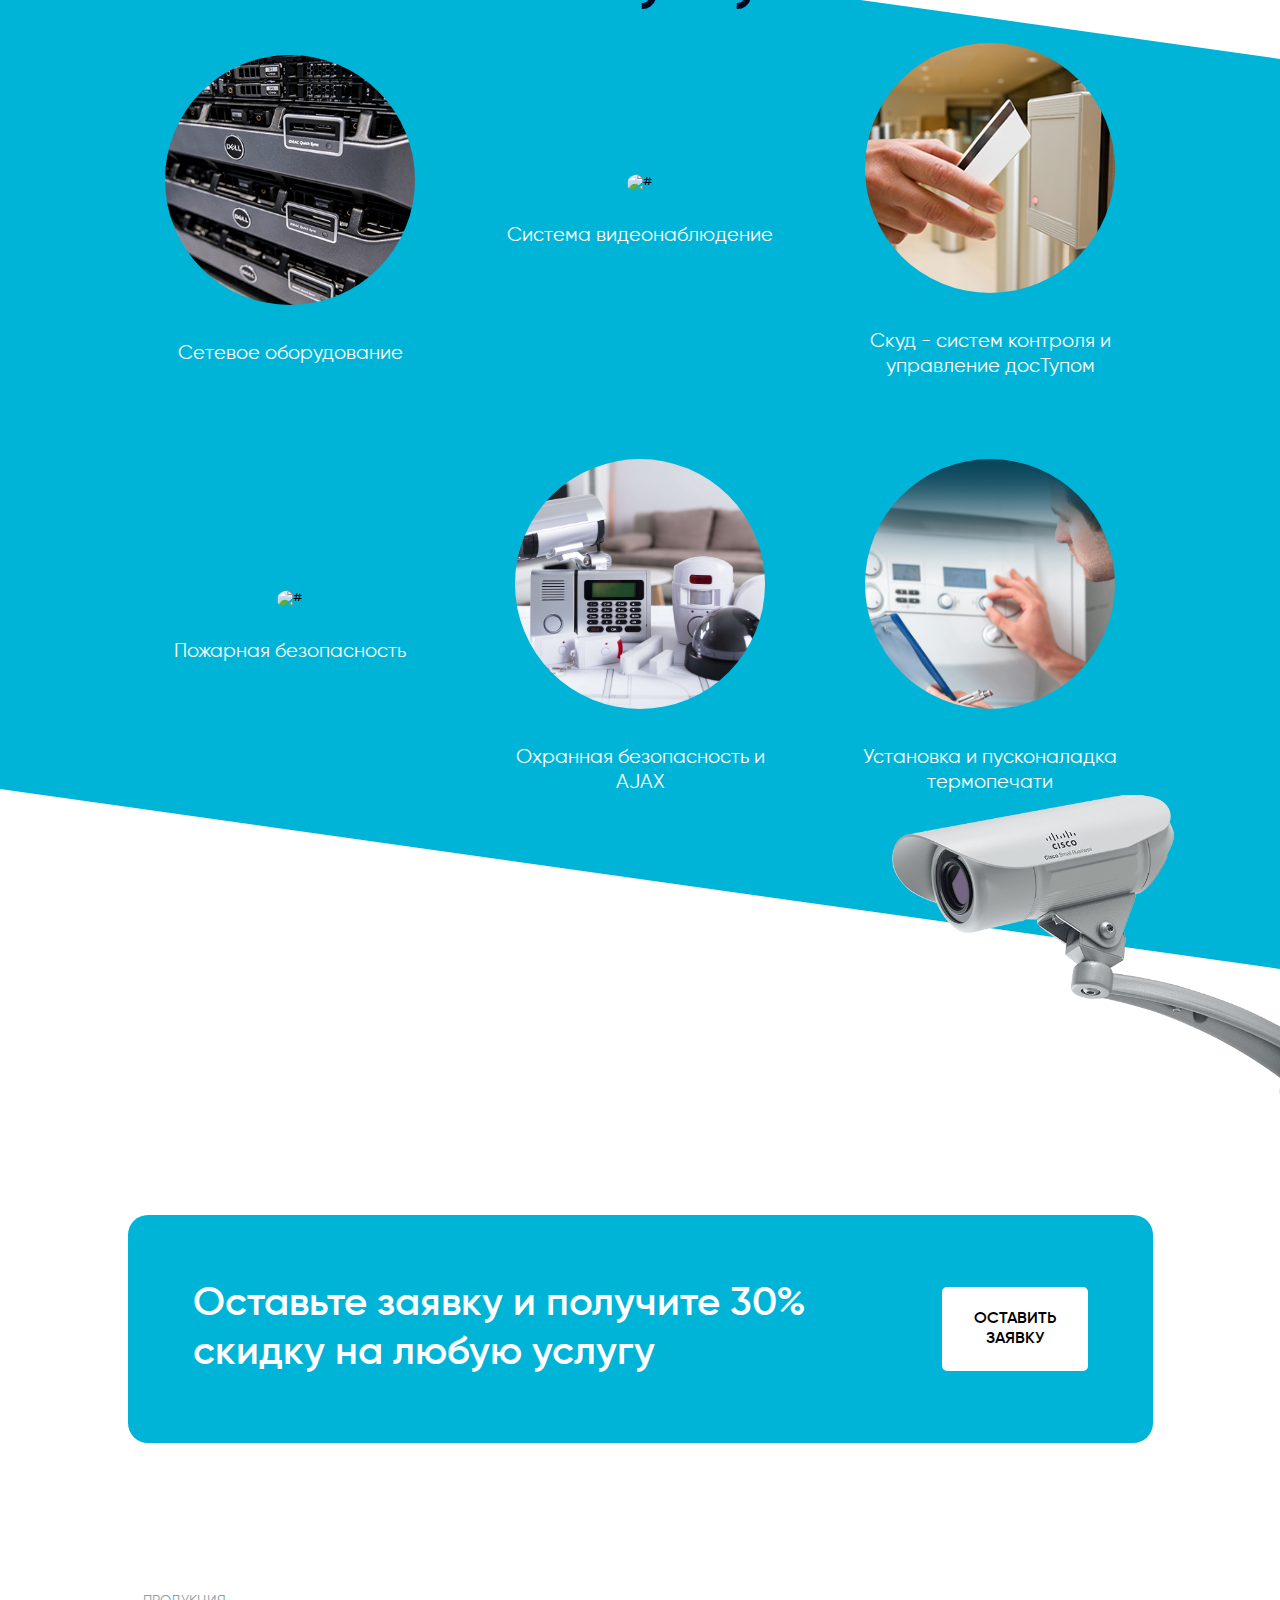
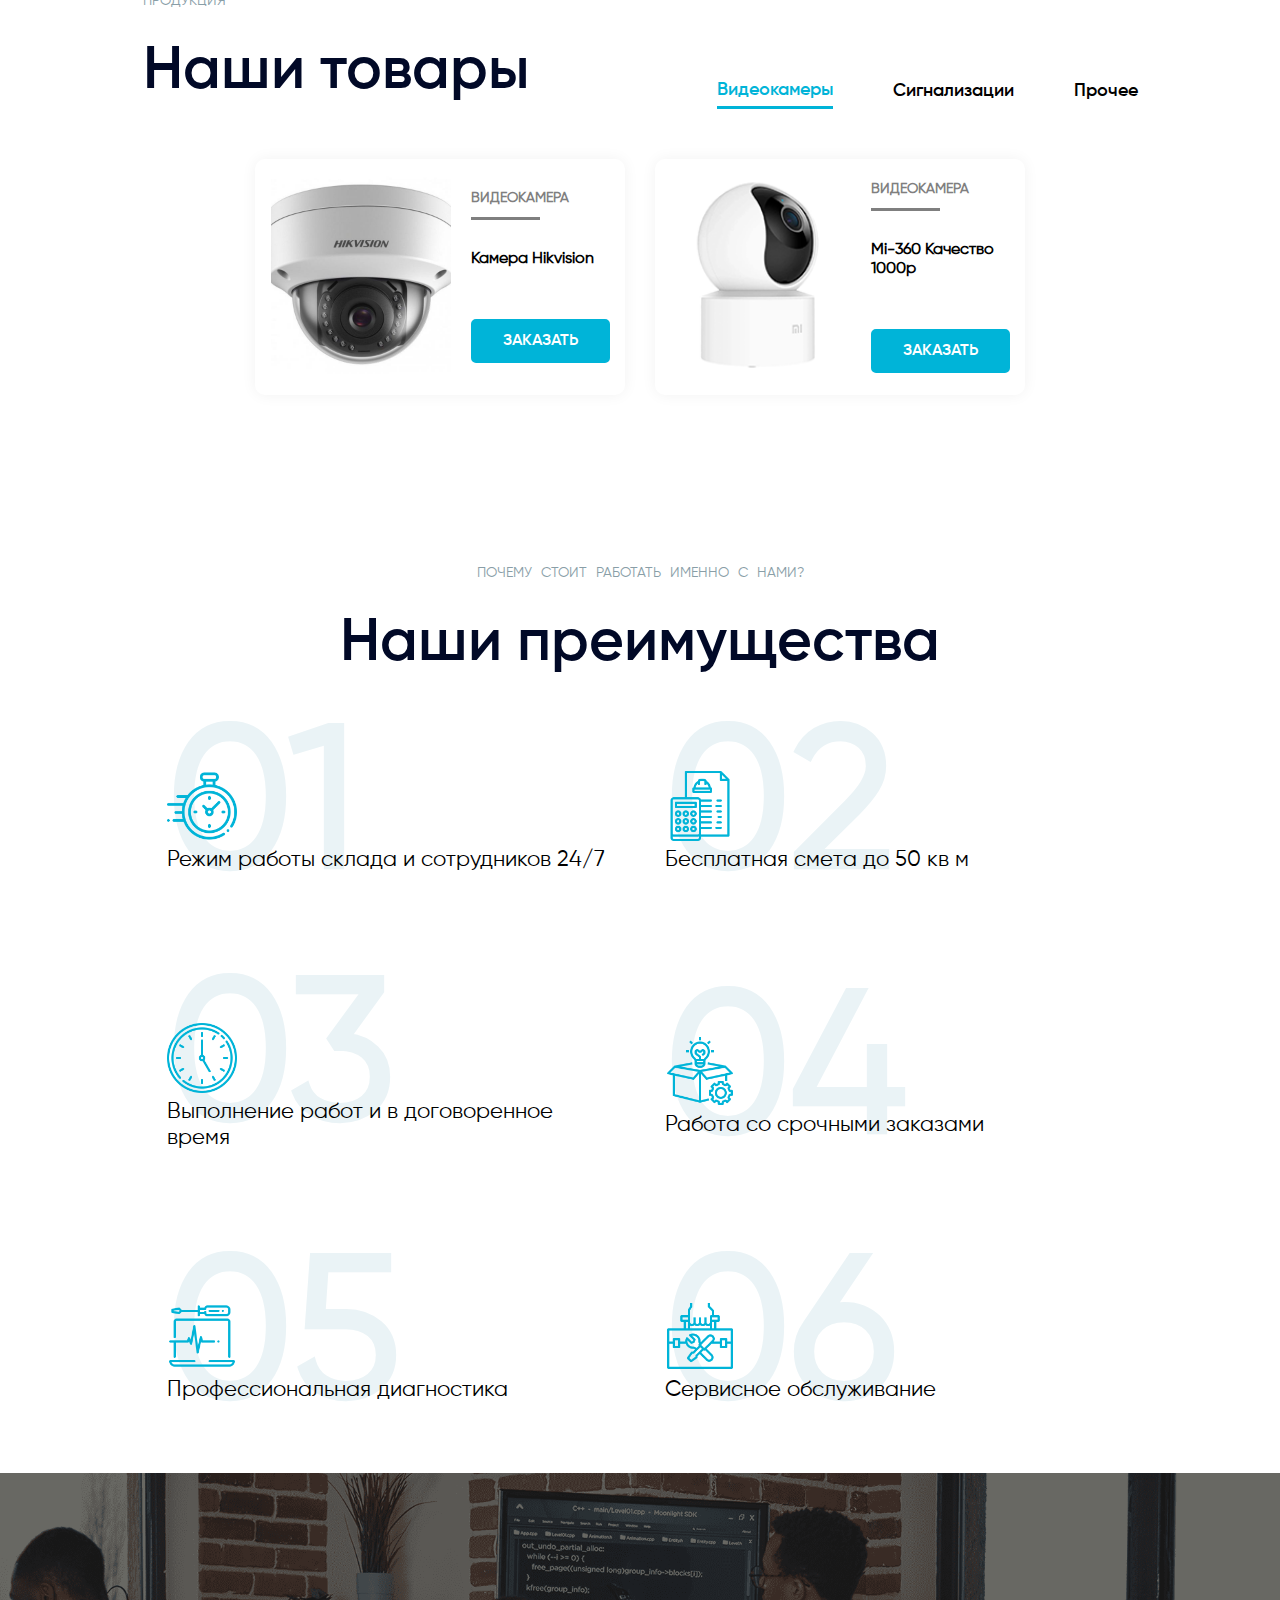
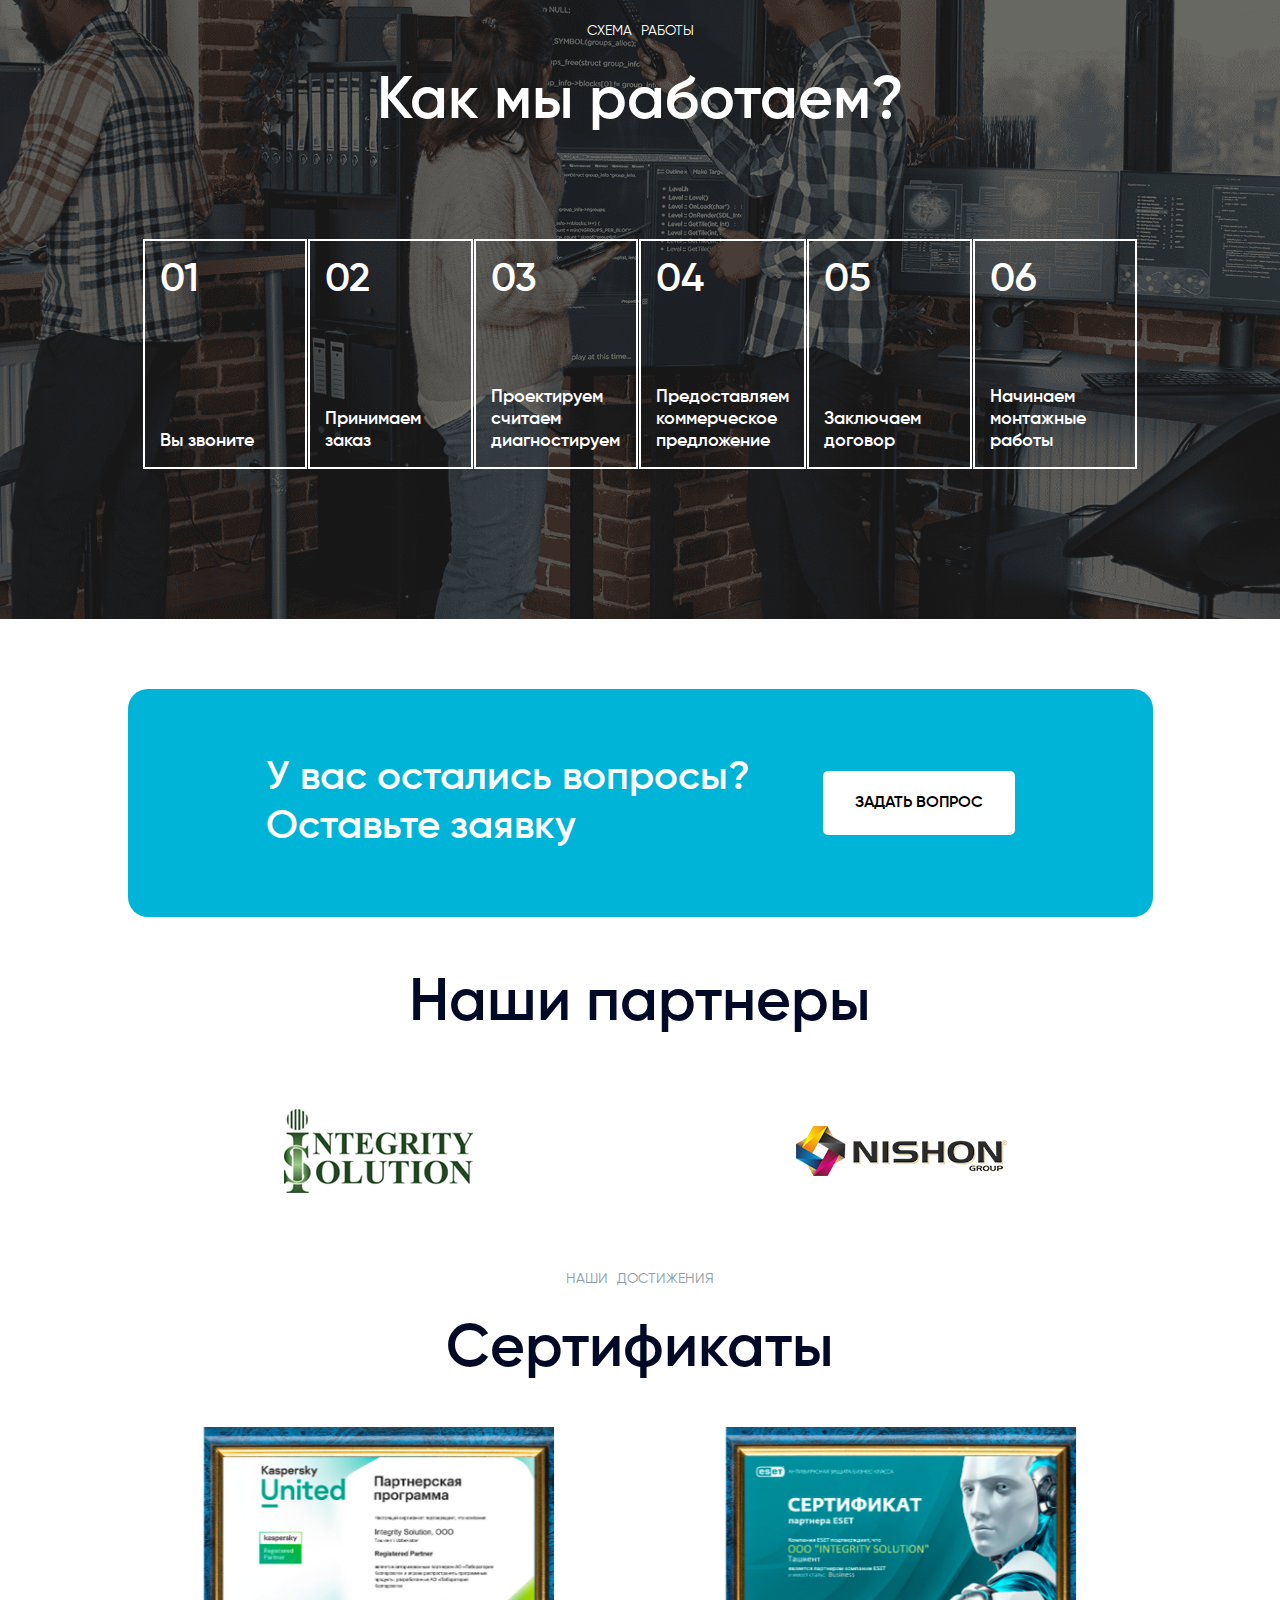
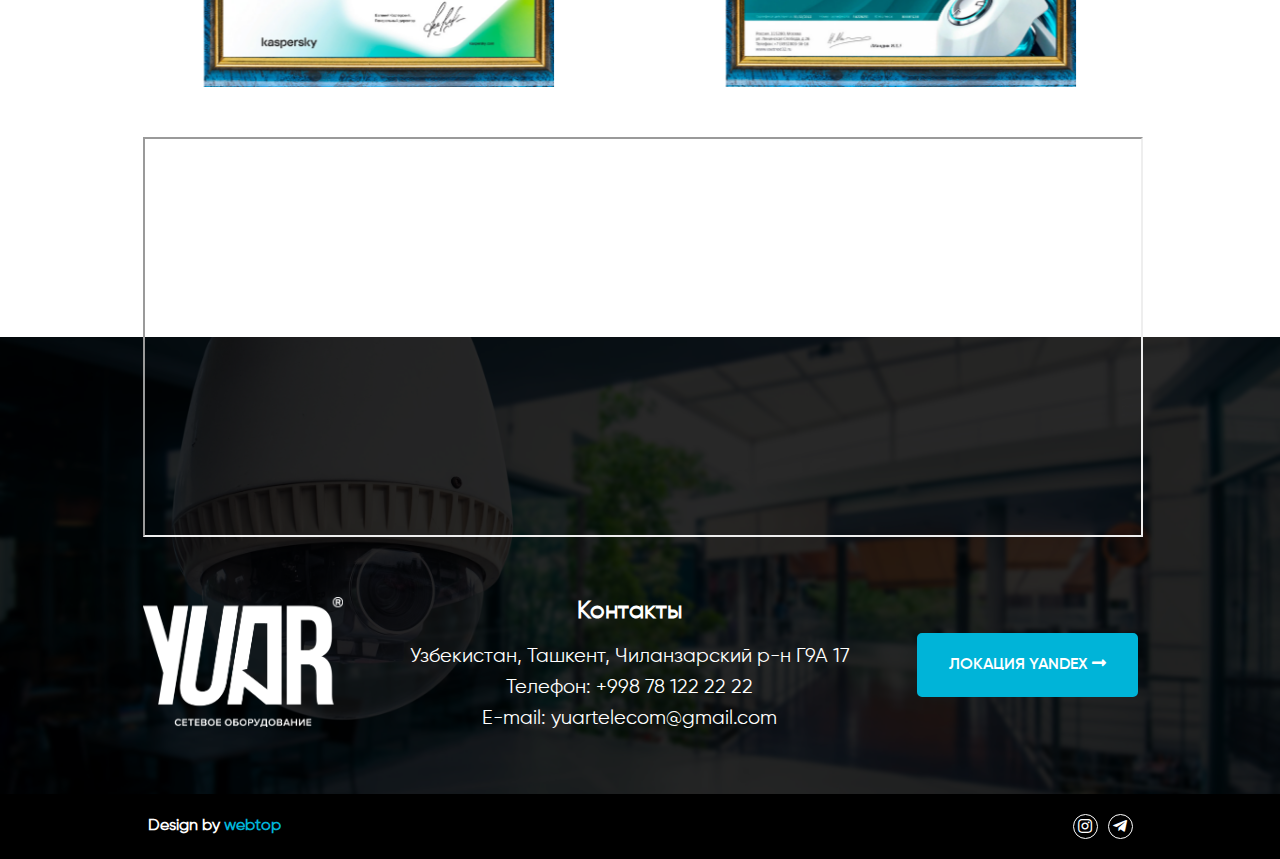
==== commit e5cf6865: "design and site changes" ====
--- a/index.html
+++ b/index.html
@@ -67,7 +67,7 @@
               </a>
             </button>
             <button class="btn blue">
-              <a href="#about">О нас</a>
+              <a href="#request">Получить скидку</a>
             </button>
           </div>
         </div>
@@ -102,7 +102,7 @@
         <!-- <iframe width="560" height="315" src="https://www.youtube.com/embed/WRnSYPJ-dSA" title="YouTube video player" frameborder="0" allow="accelerometer; autoplay; clipboard-write; encrypted-media; gyroscope; picture-in-picture" allowfullscreen></iframe> -->
         <div class="effect">
           <div class="player">
-            <a href="https://www.youtube.com/embed/WRnSYPJ-dSA?controls=0">
+            <a target="_blank" href="https://www.youtube.com/embed/WRnSYPJ-dSA?controls=0">
               <i class="fas fa-play"></i>
             </a>
           </div>
@@ -151,7 +151,7 @@
           <div class="image">
             <img src="images/services5.jpg" alt="#">
           </div>
-          <p class="desc">Охранная безопасность</p>
+          <p class="desc">Охранная безопасность и AJAX</p>
         </div>
         <!-- item -->
         <div class="item">
@@ -164,56 +164,20 @@
     </div>
   </section>
 
-  <!-- Advantages -->
-  <section class="advantages" id="advantages">
-    <div class="container">
-      <div class="titles">
-        <h4 class="uptitle">Почему стоит работать именно с нами?</h4>
-        <h1 class="site-title">Наши преимущества</h1>
-      </div>
-
-      <div class="wrapper">
-        <!-- advantage -->
-        <div class="advantage">
-          <div class="icon">
-            <img src="images/advantage.png" alt="#">
-          </div>
-          <p class="desc">Режим работы склада и сотрудников 24/7</p>
-        </div>
-        <!-- advantage -->
-        <div class="advantage">
-          <div class="icon">
-            <img src="images/advantage2.png" alt="#">
-          </div>
-          <p class="desc">Режим работы склада и сотрудников 24/7</p>
-        </div>
-        <!-- advantage -->
-        <div class="advantage">
-          <div class="icon">
-            <img src="images/advantage3.png" alt="#">
-          </div>
-          <p class="desc">Режим работы склада и сотрудников 24/7</p>
-        </div>
-        <!-- advantage -->
-        <div class="advantage">
-          <div class="icon">
-            <img src="images/advantage4.png" alt="#">
-          </div>
-          <p class="desc">Режим работы склада и сотрудников 24/7</p>
-        </div>
-        <!-- advantage -->
-        <div class="advantage">
-          <div class="icon">
-            <img src="images/advantage5.png" alt="#">
-          </div>
-          <p class="desc">Режим работы склада и сотрудников 24/7</p>
-        </div>
-        <!-- advantage -->
-        <div class="advantage">
-          <div class="icon">
-            <img src="images/advantage6.png" alt="#">
-          </div>
-          <p class="desc">Режим работы склада и сотрудников 24/7</p>
+  <!-- Request -->
+  <section class="request" id="request">
+    <div class="container">
+      <!-- left -->
+      <div class="left">
+        <h3>Оставьте заявку и получите 30% скидку на любую услугу</h3>
+        <!-- <h3>Получите 30% скидку</h3> -->
+        <!-- <p class="desc">Если у вас остались вопросы по интересующей вам услуге, наши специалисты помогут вам. Наш
+          менеджер перезвонит к вам в течении дня</p> -->
+      </div>
+      <!-- right -->
+      <div class="right">
+        <div class="btns">
+          <button class="btn show">Оставить заявку</button>
         </div>
       </div>
     </div>
@@ -232,8 +196,8 @@
         <!-- right -->
         <div class="tab-nav">
           <button class="btn active">Видеокамеры</button>
-          <button class="btn">Серверы</button>
-          <button class="btn">Роутеры</button>
+          <!-- <button class="btn">Серверы</button>
+            <button class="btn">Роутеры</button> -->
           <button class="btn">Сигнализации</button>
           <button class="btn">Прочее</button>
         </div>
@@ -271,40 +235,40 @@
       </div>
 
       <!-- tab content -->
-      <div class="tab-content">
-        <!-- product -->
-        <div class="product">
-          <!-- left -->
-          <div class="left"><img class="server" src="images/server_p.png" alt="#"></div>
-          <!-- right -->
-          <div class="right">
-            <h4 class="tab-title">Серверы</h4>
-            <div class="tab-line"></div>
-            <h4 class="product-name">Сервер HP Rack 19</h4>
-            <div class="btns">
-              <button class="btn blue show">заказать</button>
+      <!-- <div class="tab-content">
+          product
+          <div class="product">
+            left
+            <div class="left"><img class="server" src="images/server_p.png" alt="#"></div>
+            right
+            <div class="right">
+              <h4 class="tab-title">Серверы</h4>
+              <div class="tab-line"></div>
+              <h4 class="product-name">Сервер HP Rack 19</h4>
+              <div class="btns">
+                <button class="btn blue show">заказать</button>
+              </div>
             </div>
           </div>
-        </div>
-      </div>
+        </div> -->
 
       <!-- tab content -->
-      <div class="tab-content">
-        <!-- product -->
-        <div class="product">
-          <!-- left -->
-          <div class="left"><img src="images/router_p.png" alt="#"></div>
-          <!-- right -->
-          <div class="right">
-            <h4 class="tab-title">Роутеры</h4>
-            <div class="tab-line"></div>
-            <h4 class="product-name">Роутер TP-Link ZF-1270</h4>
-            <div class="btns">
-              <button class="btn blue">order</button>
+      <!-- <div class="tab-content">
+          product
+          <div class="product">
+            left
+            <div class="left"><img src="images/router_p.png" alt="#"></div>
+            right
+            <div class="right">
+              <h4 class="tab-title">Роутеры</h4>
+              <div class="tab-line"></div>
+              <h4 class="product-name">Роутер TP-Link ZF-1270</h4>
+              <div class="btns">
+                <button class="btn blue">order</button>
+              </div>
             </div>
           </div>
-        </div>
-      </div>
+        </div> -->
 
       <!-- tab content -->
       <div class="tab-content">
@@ -345,8 +309,63 @@
     </div>
   </section>
 
+  <!-- Advantages -->
+  <section class="advantages" id="advantages">
+    <div class="container">
+      <div class="titles">
+        <h4 class="uptitle">Почему стоит работать именно с нами?</h4>
+        <h1 class="site-title">Наши преимущества</h1>
+      </div>
+
+      <div class="wrapper">
+        <!-- advantage -->
+        <div class="advantage">
+          <div class="icon">
+            <img src="images/advantage.png" alt="#">
+          </div>
+          <p class="desc">Режим работы склада и сотрудников 24/7</p>
+        </div>
+        <!-- advantage -->
+        <div class="advantage">
+          <div class="icon">
+            <img src="images/advantage2.png" alt="#">
+          </div>
+          <p class="desc">Бесплатная смета до 50 кв м </p>
+        </div>
+        <!-- advantage -->
+        <div class="advantage">
+          <div class="icon">
+            <img src="images/advantage3.png" alt="#">
+          </div>
+          <p class="desc">Выполнение работ и в договоренное время </p>
+        </div>
+        <!-- advantage -->
+        <div class="advantage">
+          <div class="icon">
+            <img src="images/advantage4.png" alt="#">
+          </div>
+          <p class="desc">Работа со срочными заказами</p>
+        </div>
+        <!-- advantage -->
+        <div class="advantage">
+          <div class="icon">
+            <img src="images/advantage5.png" alt="#">
+          </div>
+          <p class="desc">Профессиональная диагностика</p>
+        </div>
+        <!-- advantage -->
+        <div class="advantage">
+          <div class="icon">
+            <img src="images/advantage6.png" alt="#">
+          </div>
+          <p class="desc">Сервисное обслуживание</p>
+        </div>
+      </div>
+    </div>
+  </section>
+
   <!-- Process -->
-  <section class="process">
+  <section class="process" id="process">
     <div class="container">
       <div class="titles">
         <h4 class="uptitle">схема работы</h4>
@@ -388,81 +407,91 @@
   </section>
 
   <!-- Clients -->
-  <section class="clients">
+  <!-- <section class="clients" id="clients">
     <div class="container">
       <div class="titles">
         <h1 class="site-title">Наши клиенты</h1>
+      </div>
+      Slider main container
+      <div class="swiper">
+        Additional required wrapper
+        <div class="swiper-wrapper">
+          Slides
+          <div class="swiper-slide">
+            <img class="first" src="images/client.png" alt="sarkor_telecom">
+          </div>
+          <div class="swiper-slide">
+            <img class="second" src="images/client2.png" alt="enter_engineering">
+          </div>
+          <div class="swiper-slide">
+            <img class="third" src="images/client3.png" alt="durable_beton">
+          </div>
+          <div class="swiper-slide">
+            <img class="fourth" src="images/client4.png" alt="uztelecom">
+          </div>
+        </div>
+      </div>
+    </div>
+  </section> -->
+
+  <!-- Request -->
+  <section class="request question" id="">
+    <div class="container">
+      <!-- left -->
+      <div class="left">
+        <h3>У вас остались вопросы?</h3>
+        <h3>Оставьте заявку</h3>
+      </div>
+      <!-- right -->
+      <div class="right">
+        <div class="btns">
+          <button class="btn show">Задать вопрос</button>
+        </div>
+      </div>
+    </div>
+  </section>
+  
+  <!-- Partners -->
+  <section class="partners" id="partners">
+    <div class="container">
+      <div class="titles">
+        <h1 class="site-title">Наши партнеры</h1>
       </div>
       <!-- Slider main container -->
       <div class="swiper">
         <!-- Additional required wrapper -->
         <div class="swiper-wrapper">
           <!-- Slides -->
-          <div class="swiper-slide">
-            <img class="first" src="images/client.png" alt="sarkor_telecom">
-          </div>
-          <div class="swiper-slide">
-            <img class="second" src="images/client2.png" alt="enter_engineering">
-          </div>
-          <div class="swiper-slide">
-            <img class="third" src="images/client3.png" alt="durable_beton">
-          </div>
-          <div class="swiper-slide">
-            <img class="fourth" src="images/client4.png" alt="uztelecom">
-          </div>
-        </div>
-      </div>
-    </div>
-  </section>
-
-  <!-- Partners -->
-  <section class="partners">
-    <div class="container">
-      <div class="titles">
-        <h1 class="site-title">Наши партнеры</h1>
-      </div>
-      <!-- Slider main container -->
-      <div class="swiper">
-        <!-- Additional required wrapper -->
-        <div class="swiper-wrapper">
-          <!-- Slides -->
+          <!-- <div class="swiper-slide">
+            <img class="sarkor" src="images/client.png" alt="sarkor_telecom">
+          </div> -->
+          <!-- <div class="swiper-slide">
+            <img class="enter_engineering" src="images/client2.png" alt="enter_engineering">
+          </div> -->
+          <!-- <div class="swiper-slide">
+            <img class="durable_beton" src="images/client3.png" alt="durable_beton">
+          </div> -->
+          <!-- <div class="swiper-slide">
+            <img class="uztelecom" src="images/client4.png" alt="uztelecom">
+          </div> -->
           <div class="swiper-slide">
             <img src="images/partner.png" alt="solution" class="first">
           </div>
           <div class="swiper-slide">
-            <img src="images/partner2.png" alt="actech" class="second">
-          </div>
-          <div class="swiper-slide">
+            <img src="images/nishon.png" alt="actech" class="second">
+          </div>
+          <!-- <div class="swiper-slide">
             <img src="images/partner3.png" alt="smart" class="third">
-          </div>
-          <div class="swiper-slide">
+          </div> -->
+          <!-- <div class="swiper-slide">
             <img src="images/partner4.png" alt="lider" class="fourth">
-          </div>
-          <div class="swiper-slide">
+          </div> -->
+          <!-- <div class="swiper-slide">
             <img src="images/partner5.png" alt="lider" class="fifth">
-          </div>
-          <div class="swiper-slide">
+          </div> -->
+          <!-- <div class="swiper-slide">
             <img src="images/partner6.png" alt="lider" class="sixth">
-          </div>
-        </div>
-      </div>
-    </div>
-  </section>
-
-  <!-- Request -->
-  <section class="request">
-    <div class="container">
-      <!-- left -->
-      <div class="left">
-        <h3>У вас остались вопросы??</h3>
-        <h3>Закажите бесплатную консультацию</h3>
-        <p class="desc">Если у вас остались вопросы по интересующей вам услуге, наши специалисты помогут вам. Наш
-          менеджер перезвонит к вам в течении дня</p>
-      </div>
-      <!-- right -->
-      <div class="right">
-        <div class="btns">
-          <button class="btn show">Оставить заявку</button>
+          </div> -->
         </div>
       </div>
     </div>
@@ -477,27 +506,24 @@
       </div>
 
       <!-- Slider main container -->
-      <div class="swiper top">
-        <!-- Additional required wrapper -->
+      <!-- <div class="swiper top">
+        Additional required wrapper
         <div class="swiper-wrapper">
-          <!-- Slides -->
+          Slides
           <div class="swiper-slide">
             <img src="images/diploma.png" alt="diploma">
           </div>
-          <!-- Slides -->
           <div class="swiper-slide">
             <img src="images/diploma2.png" alt="diploma">
           </div>
-          <!-- Slides -->
           <div class="swiper-slide">
             <img src="images/diploma3.png" alt="diploma">
           </div>
-          <!-- Slides -->
           <div class="swiper-slide">
             <img src="images/diploma4.png" alt="diploma">
           </div>
         </div>
-      </div>
+      </div> -->
 
       <!-- Slider main container -->
       <div class="swiper bottom">
@@ -538,9 +564,9 @@
 
         <div class="contacts">
           <h2>Контакты</h2>
-          <p>Узбекистан, Ташкент, Чиланзарский р-н 6/2</p>
-          <p>Телефон: +998 91 507 61 60</p>
-          <p>E-mail: info@yuar.uz</p>
+          <p>Узбекистан, Ташкент, Чиланзарский р-н Г9А 17</p>
+          <p>Телефон: +998 78 122 22 22</p>
+          <p>E-mail: yuartelecom@gmail.com</p>
         </div>
         <div class="btns">
           <button class="btn blue">
@@ -599,6 +625,47 @@
     </div>
   </div>
 
+  <!-- Preloader -->
+  <div class="preloader">
+    <div class="circle">
+      <svg class="gegga">
+        <defs>
+          <filter id="gegga">
+            <fegaussianblur in="SourceGraphic" stddeviation="7" result="blur" />
+            <fecolormatrix in="blur" mode="matrix" values="1 0 0 0 0 0 1 0 0 0 0 0 1 0 0 0 0 0 20 -10"
+              result="inreGegga" />
+            <fecomposite in="SourceGraphic" in2="inreGegga" operator="atop" />
+          </filter>
+        </defs>
+      </svg>
+      <svg class="snurra" width="200" height="200" viewbox="0 0 200 200">
+        <defs>
+          <lineargradient id="linjärGradient">
+            <stop class="stopp1" offset="0" />
+            <stop class="stopp2" offset="1" />
+          </lineargradient>
+          <lineargradient y2="160" x2="160" y1="40" x1="40" gradientunits="userSpaceOnUse" id="gradient"
+            xlink:href="#linjärGradient" />
+        </defs>
+        <path class="halvan"
+          d="m 164,100 c 0,-35.346224 -28.65378,-64 -64,-64 -35.346224,0 -64,28.653776 -64,64 0,35.34622 28.653776,64 64,64 35.34622,0 64,-26.21502 64,-64 0,-37.784981 -26.92058,-64 -64,-64 -37.079421,0 -65.267479,26.922736 -64,64 1.267479,37.07726 26.703171,65.05317 64,64 37.29683,-1.05317 64,-64 64,-64" />
+        <circle class="strecken" cx="100" cy="100" r="64" />
+      </svg>
+      <svg class="skugga" width="200" height="200" viewbox="0 0 200 200">
+        <path class="halvan"
+          d="m 164,100 c 0,-35.346224 -28.65378,-64 -64,-64 -35.346224,0 -64,28.653776 -64,64 0,35.34622 28.653776,64 64,64 35.34622,0 64,-26.21502 64,-64 0,-37.784981 -26.92058,-64 -64,-64 -37.079421,0 -65.267479,26.922736 -64,64 1.267479,37.07726 26.703171,65.05317 64,64 37.29683,-1.05317 64,-64 64,-64" />
+        <circle class="strecken" cx="100" cy="100" r="64" />
+      </svg>
+    </div>
+  </div>
+
+  <!-- To Top -->
+  <div class="to-top">
+    <a href="tel: 781222222">
+      <i class="fas fa-phone-alt"></i>
+    </a>
+  </div>
+
   <script src="https://cdn.jsdelivr.net/npm/swiper@8/swiper-bundle.min.js"></script>
   <script src="js/main.js"></script>
 
--- a/css/style.css
+++ b/css/style.css
@@ -95,6 +95,11 @@
   padding-bottom: 25px;
 }
 
+.titles .thx-title {
+  color: var(--white);
+  font-size: 80px;
+}
+
 /* Pop-up */
 .popup {
   position: fixed;
@@ -200,6 +205,106 @@
   color: red;
 }
 
+/* loader */
+.preloader {
+  position: fixed;
+  left: 0;
+  top: 0;
+  width: 100%;
+  height: 100%;
+  background: rgb(218, 214, 214);
+  z-index: 99;
+  display: flex;
+  justify-content: center;
+  align-items: center;
+  transition: 2s;
+}
+
+.loader-hide {
+  opacity: 0;
+  pointer-events: none;
+}
+
+.gegga {
+  width: 0;
+}
+
+.snurra {
+  filter: url(#gegga);
+  position: absolute;
+}
+
+.stopp1 {
+  stop-color: #61B3C9;
+}
+
+.stopp2 {
+  stop-color: #074D88;
+}
+
+.halvan {
+  animation: Snurra1 10s infinite linear;
+  stroke-dasharray: 180 800;
+  fill: none;
+  stroke: url(#gradient);
+  stroke-width: 23;
+  stroke-linecap: round;
+}
+
+.strecken {
+  animation: Snurra1 3s infinite linear;
+  stroke-dasharray: 26 54;
+  fill: none;
+  stroke: url(#gradient);
+  stroke-width: 23;
+  stroke-linecap: round;
+}
+
+.skugga {
+  filter: blur(5px);
+  opacity: 0.3;
+  position: relative;
+  top: 0;
+  left: 0;
+  transform: translate(3px, 3px);
+}
+
+@keyframes Snurra1 {
+  0% {
+    stroke-dashoffset: 0;
+  }
+
+  100% {
+    stroke-dashoffset: -403px;
+  }
+}
+
+/* To top ------> */
+.to-top {
+  width: 50px;
+  height: 50px;
+  position: fixed;
+  right: 60px;
+  bottom: 60px;
+  z-index: 99;
+  background: var(--brand-color);
+  display: flex;
+  justify-content: center;
+  align-items: center;
+  backdrop-filter: blur(10px);
+  border-radius: 50%;
+  box-shadow: inset 0 0 10px #999,
+    0 0 30px #000;
+  cursor: pointer;
+  transition: 0.5s;
+  transform: scale(0);
+}
+
+.to-top a {
+  font-size: 20px;
+  font-weight: 700;
+  color: var(--white);
+}
 
 /* Header */
 .header {
@@ -447,6 +552,10 @@
 .advantages .wrapper .advantage {
   position: relative;
   width: 45%;
+}
+
+.advantages .wrapper .advantage .desc {
+  font-size: 22px;
 }
 
 .advantages .wrapper .advantage .icon img {
@@ -668,32 +777,43 @@
   user-select: none;
 }
 
+/* Partners */
+.partners {
+  padding: 50px 0;
+}
+
 .clients .titles,
 .partners .titles {
   text-align: center;
 }
 
+.partners .swiper .swiper-wrapper .swiper-slide .sarkor {
+  /* height: 100px; */
+  width: 100%;
+}
+
+.partners .swiper .swiper-wrapper .swiper-slide .enter_engineering {
+  height: 100px;
+  width: 100%;
+}
+
+.partners .swiper .swiper-wrapper .swiper-slide .durable_beton {
+  height: 100px;
+}
+
+.partners .swiper .swiper-wrapper .swiper-slide .uztelecom {
+  height: 100px;
+}
+
 /* --- Clients --- */
 .clients {
   text-align: center;
   margin: 150px 0;
 }
 
-.clients .swiper .swiper-wrapper .swiper-slide .second {
-  height: 100px;
-}
-
-.clients .swiper .swiper-wrapper .swiper-slide .third {
-  height: 100px;
-}
-
-.clients .swiper .swiper-wrapper .swiper-slide .fourth {
-  height: 100px;
-}
-
 /* -- Request --- */
 .request {
-  padding: 100px 0;
+  padding: 70px 0 0;
 }
 
 .request .container {
--- a/css/media.css
+++ b/css/media.css
@@ -316,6 +316,10 @@
     font-size: 35px;
   }
 
+  .advantages .wrapper .advantage .desc {
+    font-size: 16px;
+  }
+
   .services {
     margin: 70px 0;
   }
@@ -350,6 +354,18 @@
     width: 150px;
     height: 185px;
     padding: 5px;
+  }
+
+  .request {
+    padding: 0;
+  }
+
+  .request.question {
+    margin-top: 20px;
+  }
+
+  .request .right .btns .btn {
+    margin-top: 15px;
   }
 
   .footer .info {
@@ -372,10 +388,18 @@
   .footer .map iframe {
     height: 180px;
   }
+
+  .to-top {
+    right: 20px;
+  }
 }
 
 /* --- 380 --- */
 @media (max-width: 380px) {
+  .header .main .content .btns .btn {
+    padding: 10px;
+  }
+
   .advantages .wrapper .advantage {
     width: 50%;
   }
@@ -438,16 +462,20 @@
   .footer .map {
     max-width: 300px;
   }
+
+  .request .left h3 {
+    font-size: 20px;
+  }
 }
 
 @media (max-width: 325px) {
   .footer .map {
     max-width: 285px;
   }
-  
+
   .products .top {
     padding: 0 0 30px;
-}
+  }
 }
 
 @media (max-width: px) {}
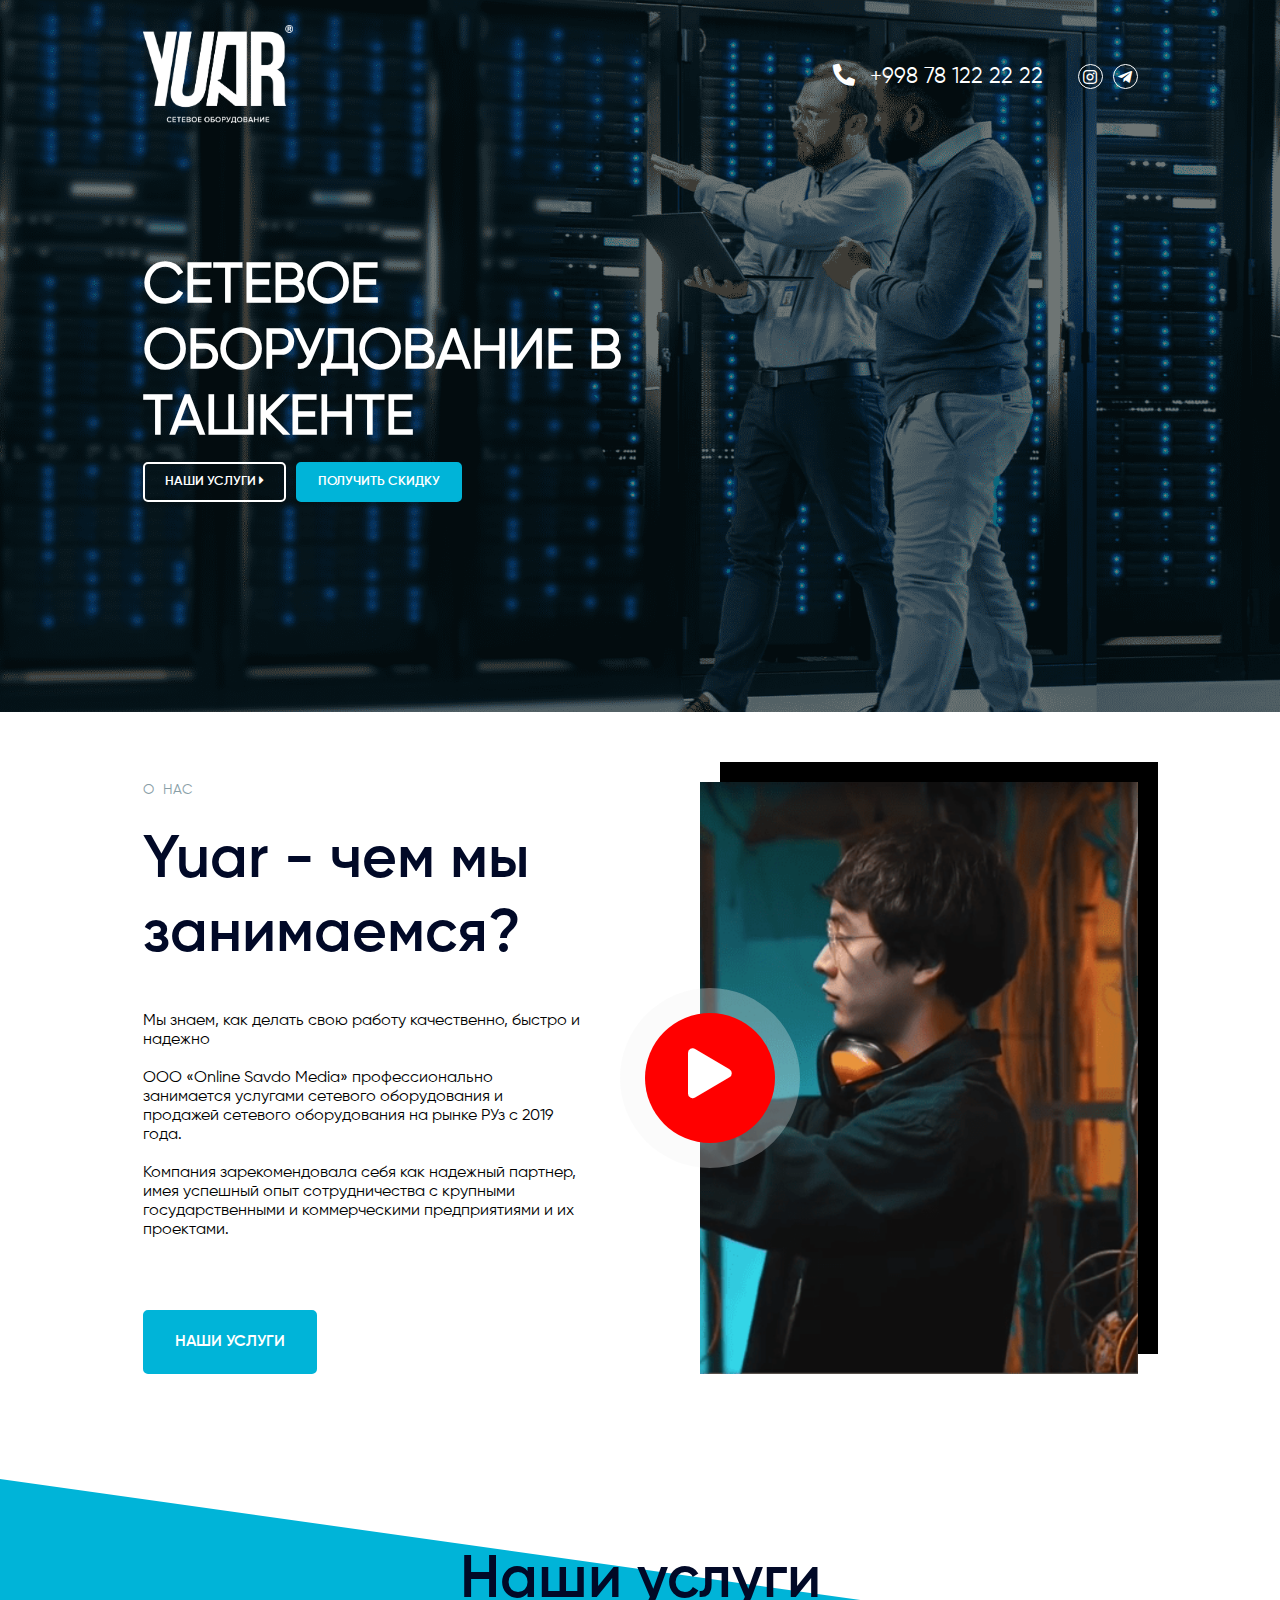
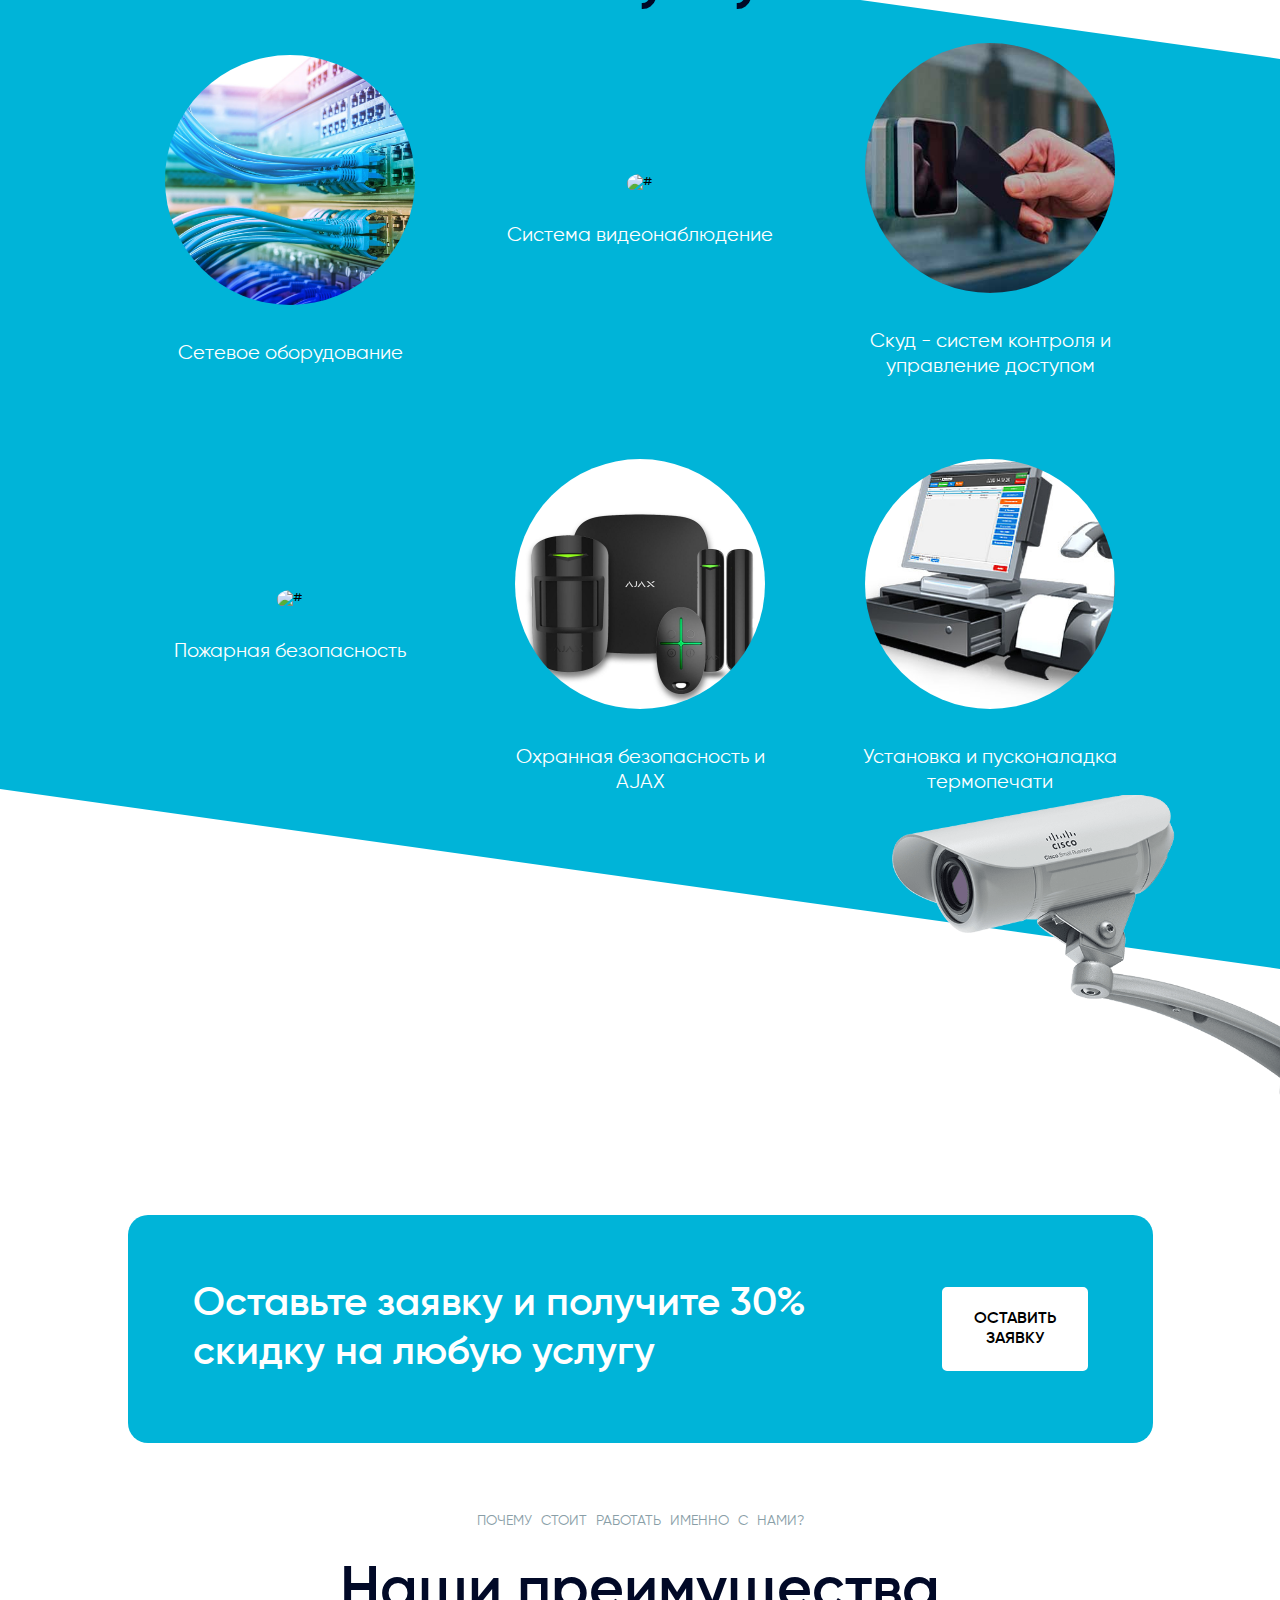
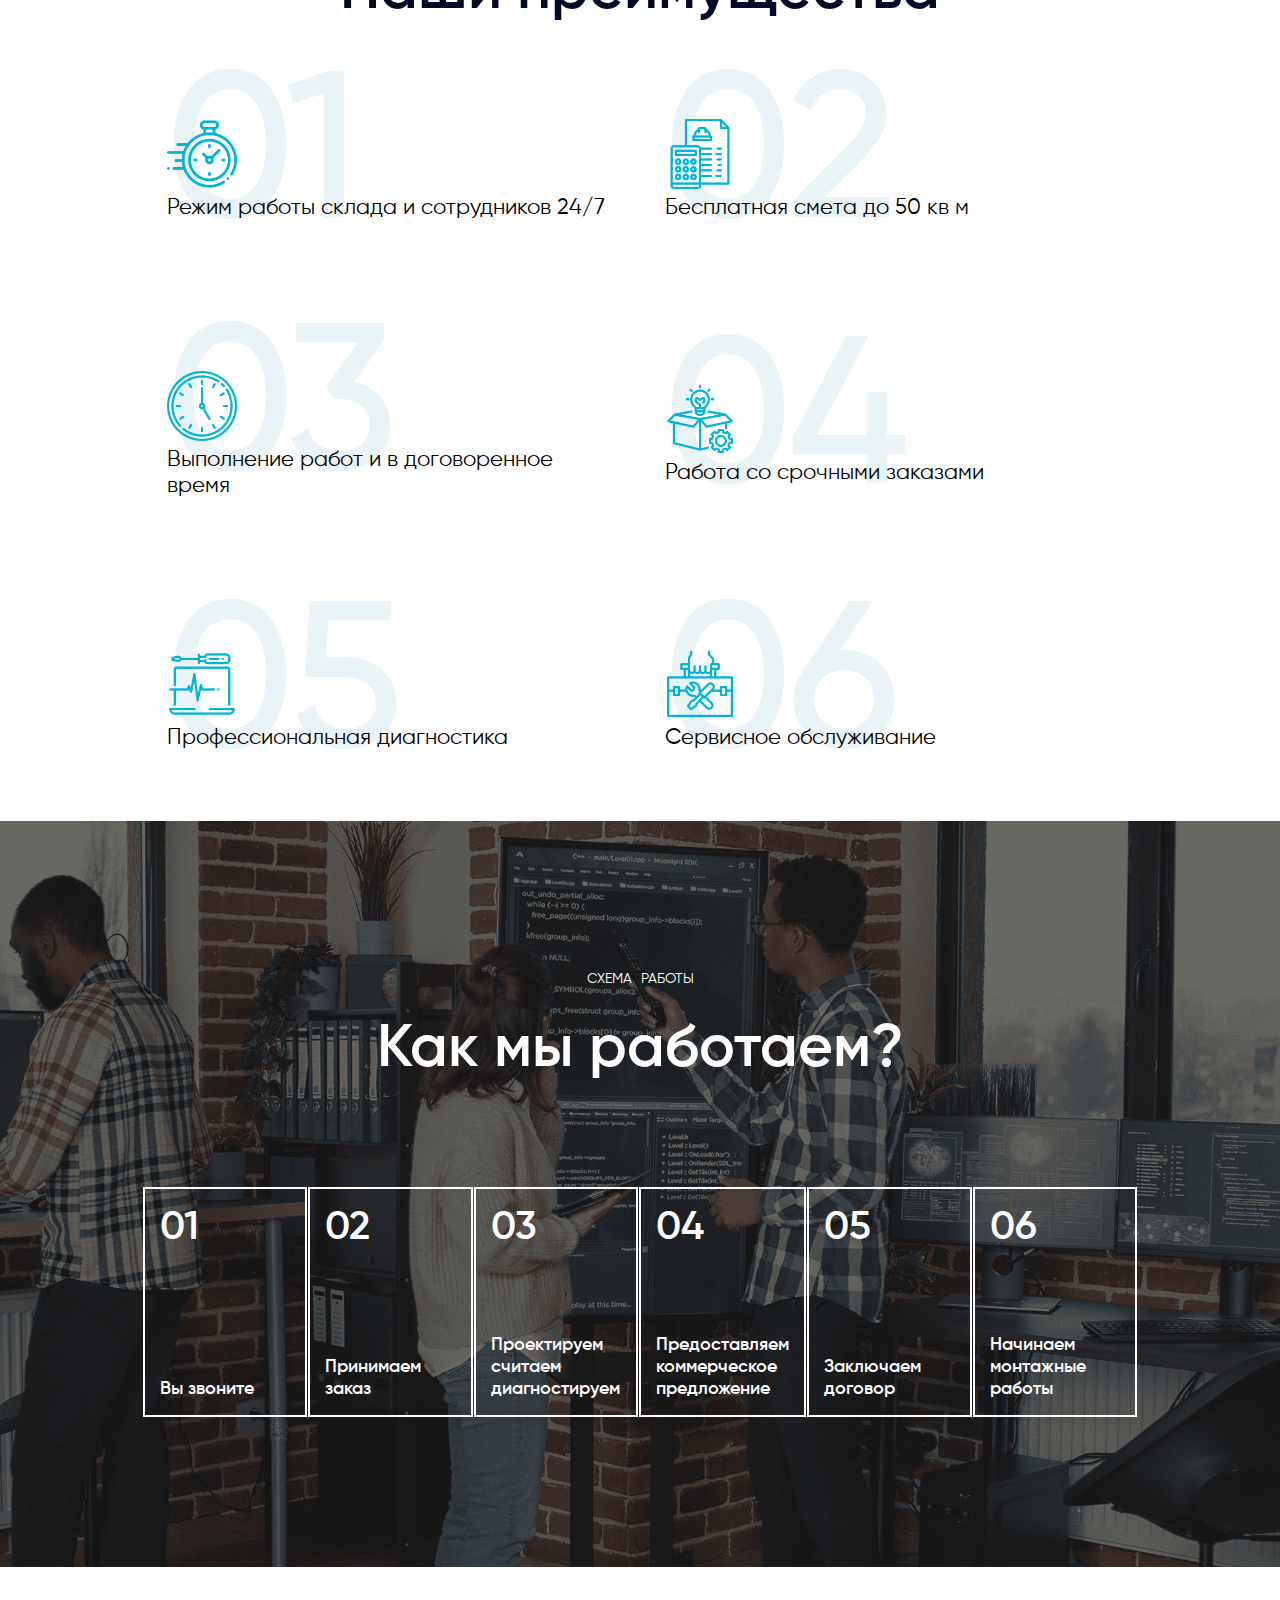
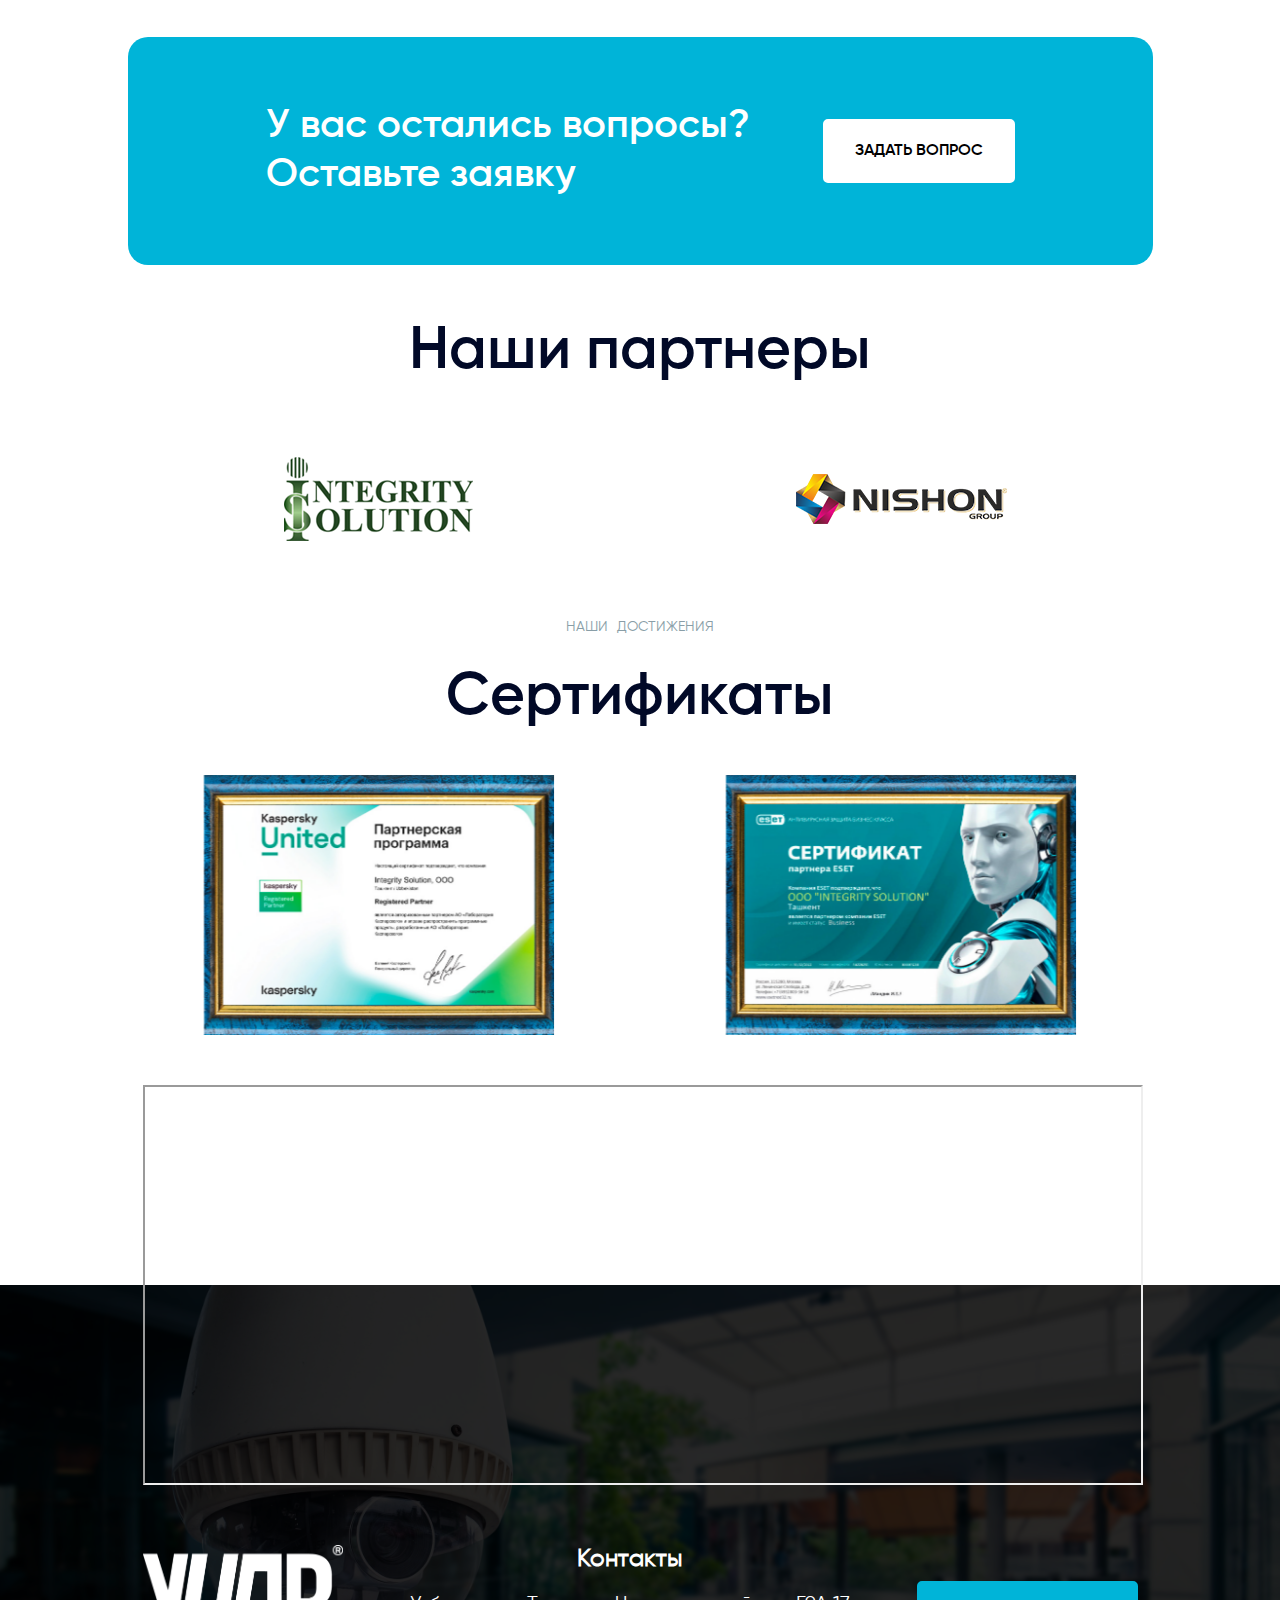
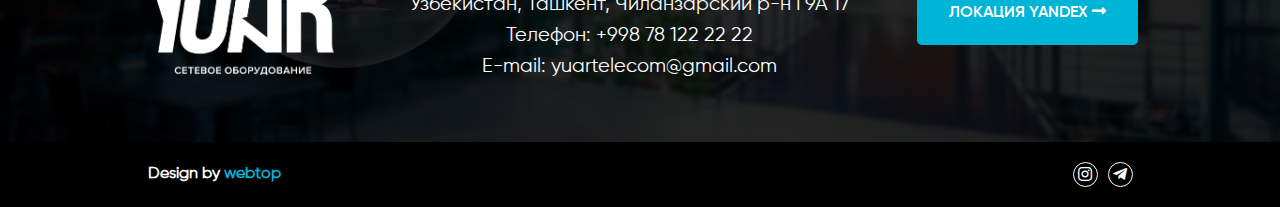
==== commit d28fd5ae: "photo changes in services" ====
--- a/index.html
+++ b/index.html
@@ -62,7 +62,7 @@
 
           <div class="btns">
             <button class="btn">
-              <a href="#products"> наши товары
+              <a href="#services"> наши услуги
                 <i class="fas fa-caret-right"></i>
               </a>
             </button>
@@ -112,7 +112,7 @@
   </section>
 
   <!-- Services -->
-  <section class="services">
+  <section class="services" id="services">
     <div class="container">
       <div class="titles">
         <h1 class="site-title">Наши услуги</h1>
@@ -121,7 +121,7 @@
         <!-- item -->
         <div class="item">
           <div class="image">
-            <img src="images/services1.png" alt="#">
+            <img src="images/services1.jpg" alt="#">
           </div>
           <p class="desc">Сетевое оборудование</p>
         </div>
@@ -135,9 +135,9 @@
         <!-- item -->
         <div class="item">
           <div class="image">
-            <img src="images/services3.png" alt="#">
-          </div>
-          <p class="desc">Скуд - систем контроля и управление досТупом</p>
+            <img src="images/services3.jpg" alt="#">
+          </div>
+          <p class="desc">Скуд - систем контроля и управление доступом</p>
         </div>
         <!-- item -->
         <div class="item">
@@ -149,7 +149,7 @@
         <!-- item -->
         <div class="item">
           <div class="image">
-            <img src="images/services5.jpg" alt="#">
+            <img src="images/services5.jpeg" alt="#">
           </div>
           <p class="desc">Охранная безопасность и AJAX</p>
         </div>
@@ -184,31 +184,31 @@
   </section>
 
   <!-- Products -->
-  <section class="products" id="products">
-    <div class="container">
-      <!-- top -->
+  <!-- <section class="products" id="products">
+    <div class="container">
+      top
       <div class="top">
-        <!-- left -->
+        left
         <div class="titles">
           <h4 class="uptitle">Продукция</h4>
           <h1 class="site-title">Наши товары</h1>
         </div>
-        <!-- right -->
+        right
         <div class="tab-nav">
           <button class="btn active">Видеокамеры</button>
-          <!-- <button class="btn">Серверы</button>
-            <button class="btn">Роутеры</button> -->
+          <button class="btn">Серверы</button>
+            <button class="btn">Роутеры</button>
           <button class="btn">Сигнализации</button>
           <button class="btn">Прочее</button>
         </div>
       </div>
-      <!-- tab content -->
+      tab content
       <div class="tab-content active">
-        <!-- product -->
+        product
         <div class="product">
-          <!-- left -->
+          left
           <div class="left"><img src="images/camera_p2.png" alt="#"></div>
-          <!-- right -->
+          right
           <div class="right">
             <h4 class="tab-title">видеокамера</h4>
             <div class="tab-line"></div>
@@ -218,11 +218,11 @@
             </div>
           </div>
         </div>
-        <!-- product -->
+        product
         <div class="product">
-          <!-- left -->
+          left
           <div class="left"><img src="images/camera_p.png" alt="#"></div>
-          <!-- right -->
+          right
           <div class="right">
             <h4 class="tab-title">видеокамера</h4>
             <div class="tab-line"></div>
@@ -234,8 +234,8 @@
         </div>
       </div>
 
-      <!-- tab content -->
-      <!-- <div class="tab-content">
+      tab content
+      <div class="tab-content">
           product
           <div class="product">
             left
@@ -250,10 +250,10 @@
               </div>
             </div>
           </div>
-        </div> -->
-
-      <!-- tab content -->
-      <!-- <div class="tab-content">
+        </div>
+
+      tab content
+      <div class="tab-content">
           product
           <div class="product">
             left
@@ -268,15 +268,15 @@
               </div>
             </div>
           </div>
-        </div> -->
-
-      <!-- tab content -->
+        </div>
+
+      tab content
       <div class="tab-content">
-        <!-- product -->
+        product
         <div class="product">
-          <!-- left -->
+          left
           <div class="left"><img src="images/signal_p.png" alt="#"></div>
-          <!-- right -->
+          right
           <div class="right">
             <h4 class="tab-title">Сигнализации</h4>
             <div class="tab-line"></div>
@@ -288,13 +288,13 @@
         </div>
       </div>
 
-      <!-- tab content -->
+      tab content
       <div class="tab-content">
-        <!-- product -->
+        product
         <div class="product">
-          <!-- left -->
+          left
           <div class="left"><img src="images/signal_p.png" alt="#"></div>
-          <!-- right -->
+          right
           <div class="right">
             <h4 class="tab-title">Сигнализации</h4>
             <div class="tab-line"></div>
@@ -307,7 +307,7 @@
       </div>
 
     </div>
-  </section>
+  </section> -->
 
   <!-- Advantages -->
   <section class="advantages" id="advantages">
--- a/css/style.css
+++ b/css/style.css
@@ -158,8 +158,6 @@
   outline: none;
   border-radius: 5px;
 }
-
-.popup .forma form input.error {}
 
 .popup .forma form input#exampleInputMobile1 {
   margin-top: 30px;
@@ -365,8 +363,6 @@
   padding: 100px 0 200px;
 }
 
-.header .main .content {}
-
 .header .main .content .title {
   font-size: 55px;
   text-transform: uppercase;
@@ -397,8 +393,6 @@
 .header .main .content .btns .btn a {
   color: var(--white);
 }
-
-.header .main .content .btns .btn:nth-child(1) {}
 
 .header .main .content .btns .btn.blue {
   background: var(--brand-color);
@@ -690,11 +684,6 @@
   background: var(--tab-title);
 }
 
-.products .product .btns {
-  /* display: flex;
-  align-items: flex-end; */
-}
-
 .products .product .btns .blue {
   padding: 10px 30px;
   text-transform: uppercase;
@@ -872,7 +861,6 @@
   height: 100%;
   object-fit: cover;
 }
-
 
 /* Footer */
 .footer {
@@ -895,11 +883,9 @@
 .footer .map {
   position: absolute;
   z-index: 5;
-  /* left: 0; */
   top: -200px;
   width: 100%;
   max-width: 1200px;
-  /* margin: 100px auto 0; */
 }
 
 .footer .map iframe {
@@ -953,8 +939,6 @@
   padding: 20px;
 }
 
-.copyright .container .studio {}
-
 .copyright .container .studio span {
   color: var(--brand-color);
 }
--- a/css/media.css
+++ b/css/media.css
@@ -1,3 +1,4 @@
+/* --- 1440 --- */
 @media (max-width: 1440px) {
   .container {
     max-width: 1025px;
@@ -100,6 +101,7 @@
   }
 }
 
+/* --- 770 --- */
 @media (max-width: 770px) {
   .container {
     max-width: 620px;
@@ -131,20 +133,13 @@
     padding: 40px;
   }
 
-  /* .request .right .btns .btn {
-    margin-top: 10px;
-  } */
+  .titles .thx-title {
+    font-size: 40px;
+  }
 
   .about .right {
-    /* display: flex;
-    align-items: center;
-    justify-content: center; */
     padding: 85px 0;
   }
-
-  /* .about .right .effect {
-    left: 0;
-  } */
 
   .services::before {
     min-height: 100%;
@@ -256,6 +251,10 @@
 @media (max-width: 430px) {
   .container {
     width: 100%;
+  }
+
+  .titles .thx-title {
+    font-size: 20px;
   }
 
   .header .navbar .actions .phone p {
@@ -458,6 +457,7 @@
 
 }
 
+/* --- 350 --- */
 @media (max-width: 350px) {
   .footer .map {
     max-width: 300px;
@@ -468,6 +468,7 @@
   }
 }
 
+/* --- 325 --- */
 @media (max-width: 325px) {
   .footer .map {
     max-width: 285px;
@@ -476,8 +477,4 @@
   .products .top {
     padding: 0 0 30px;
   }
-}
-
-@media (max-width: px) {}
-
-@media (max-width: px) {}+}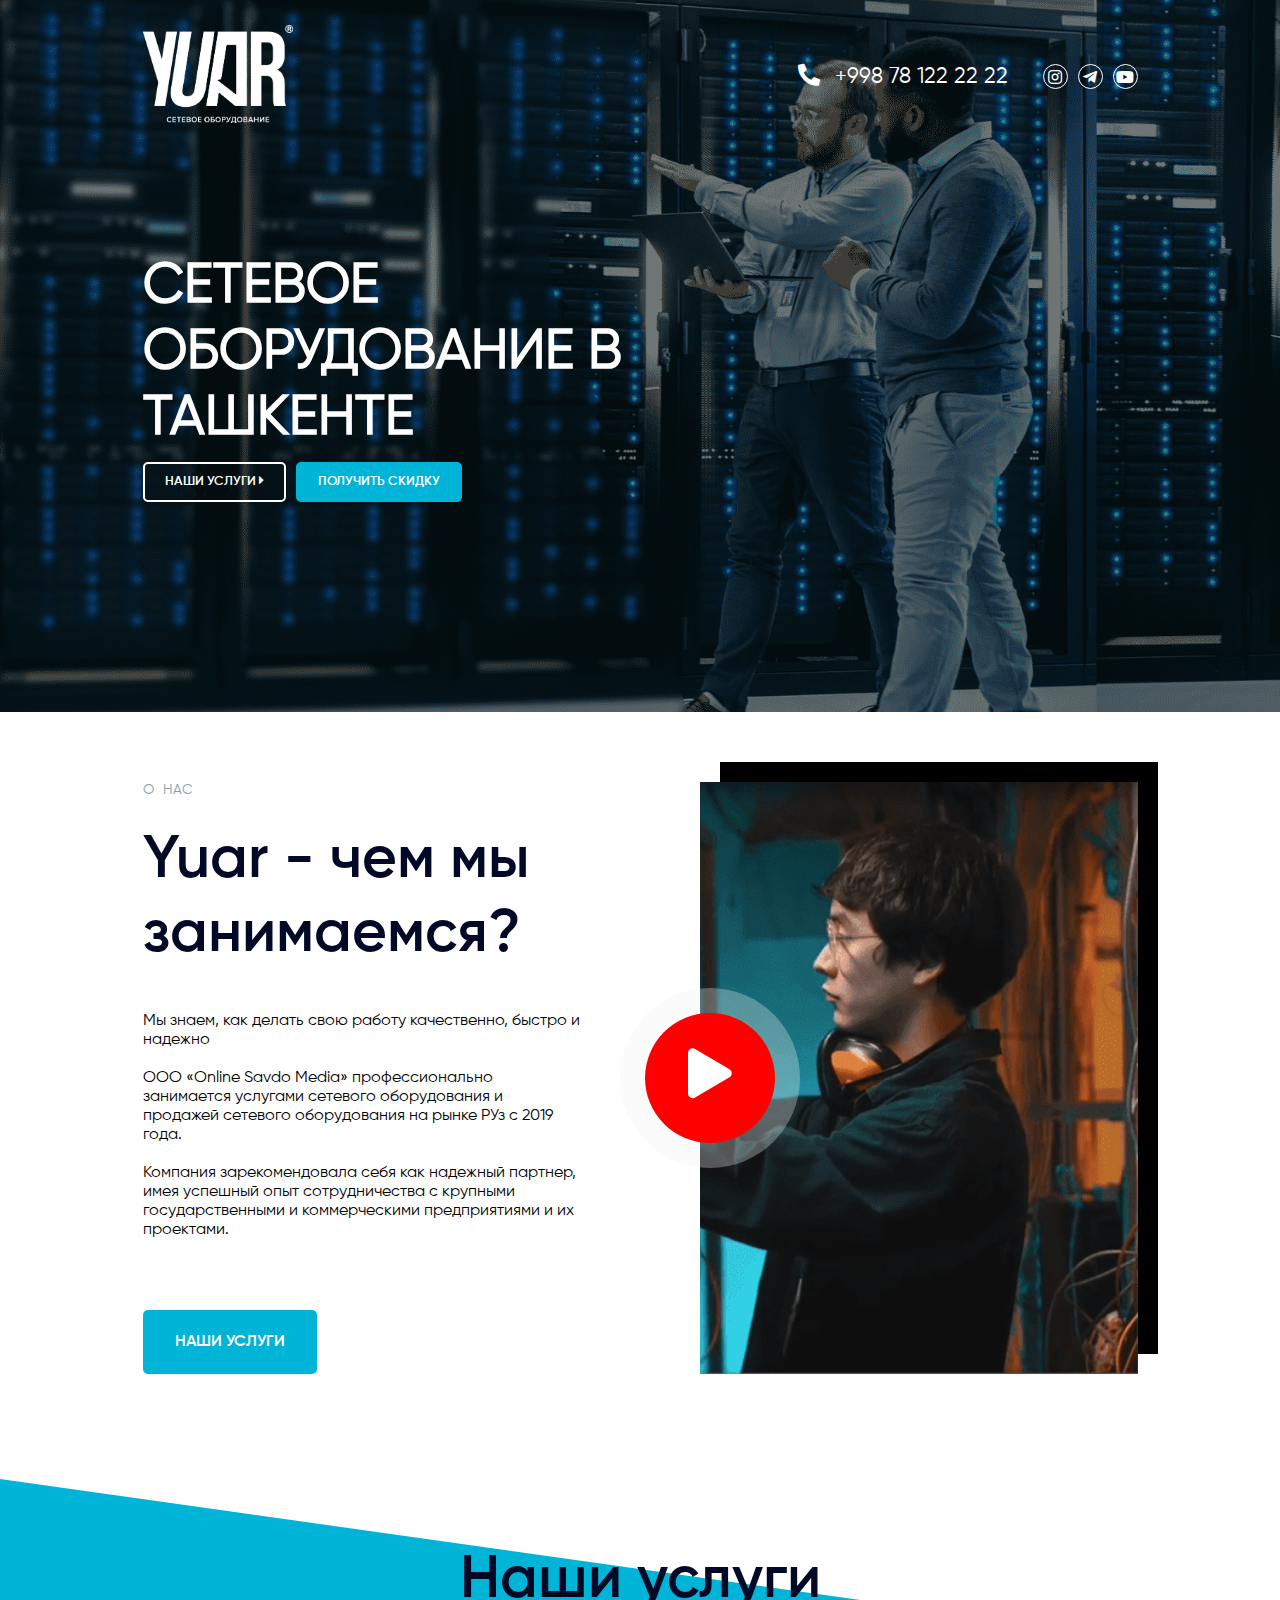
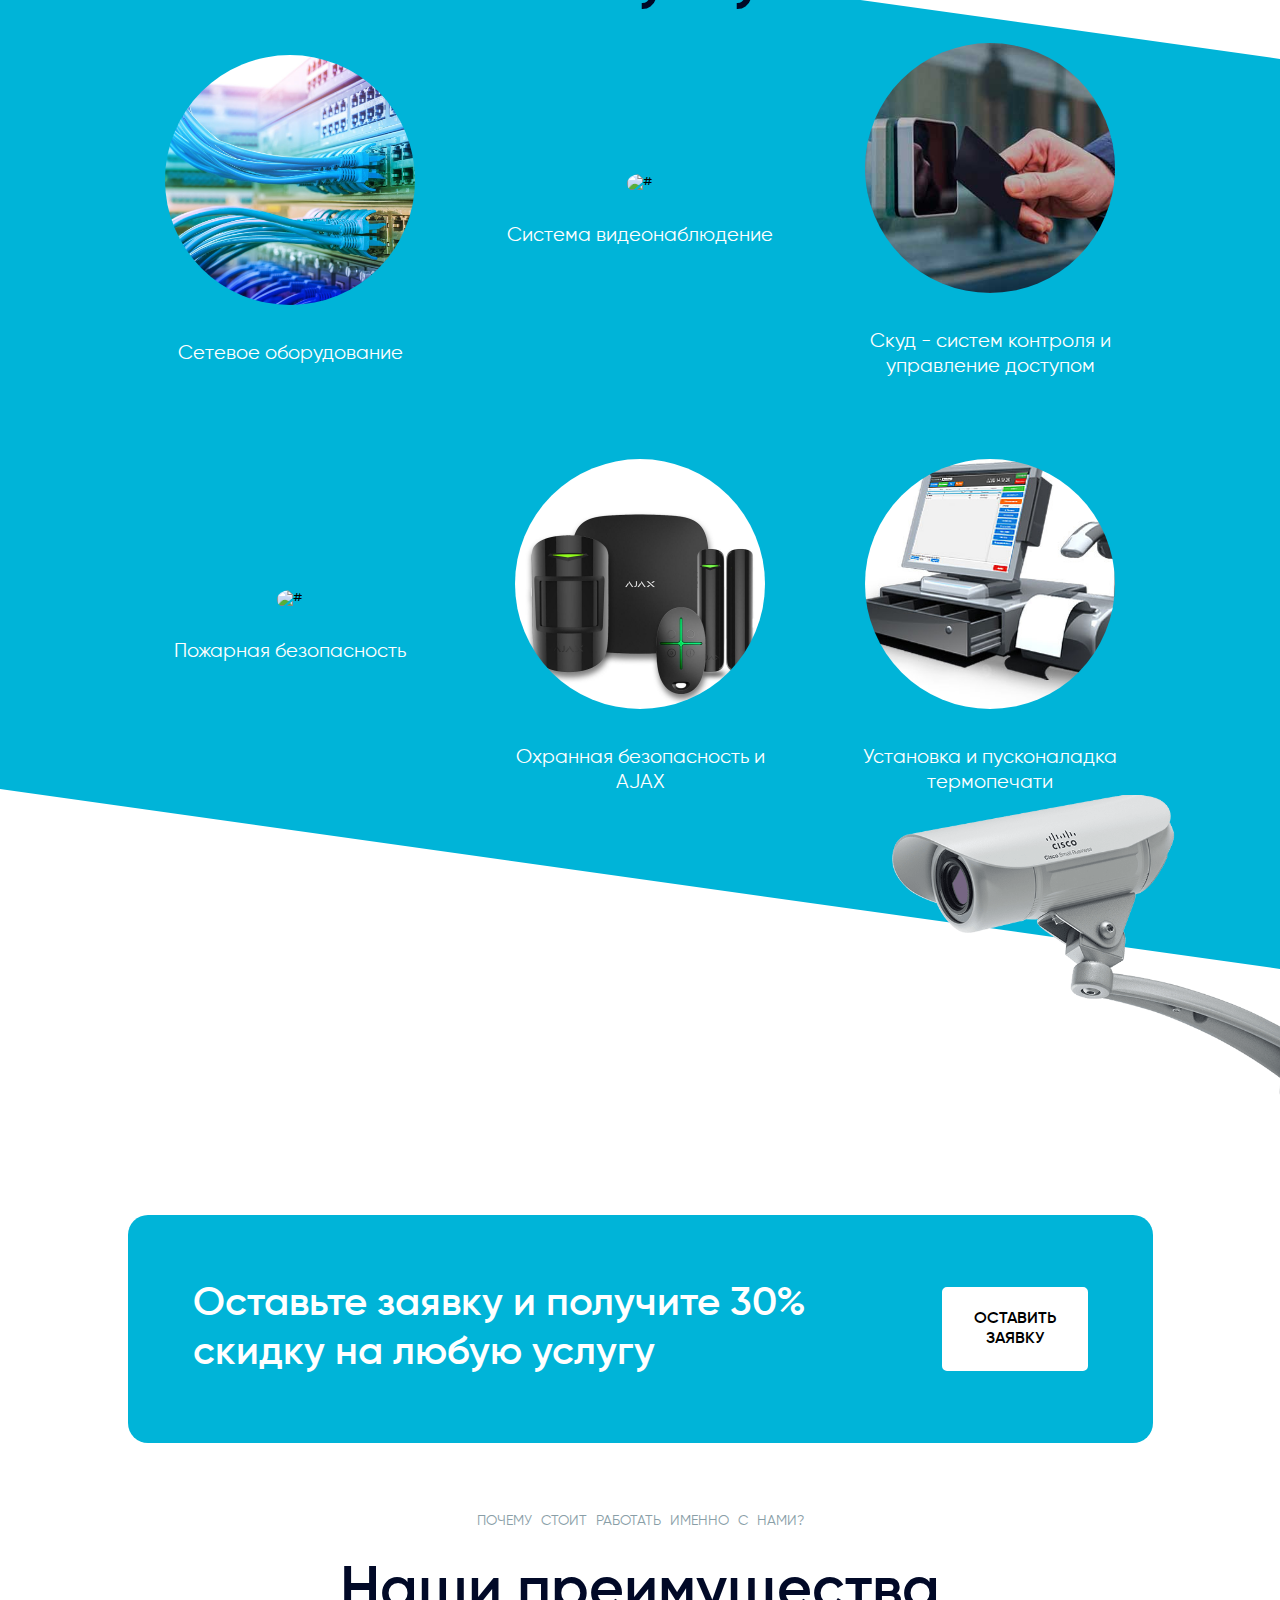
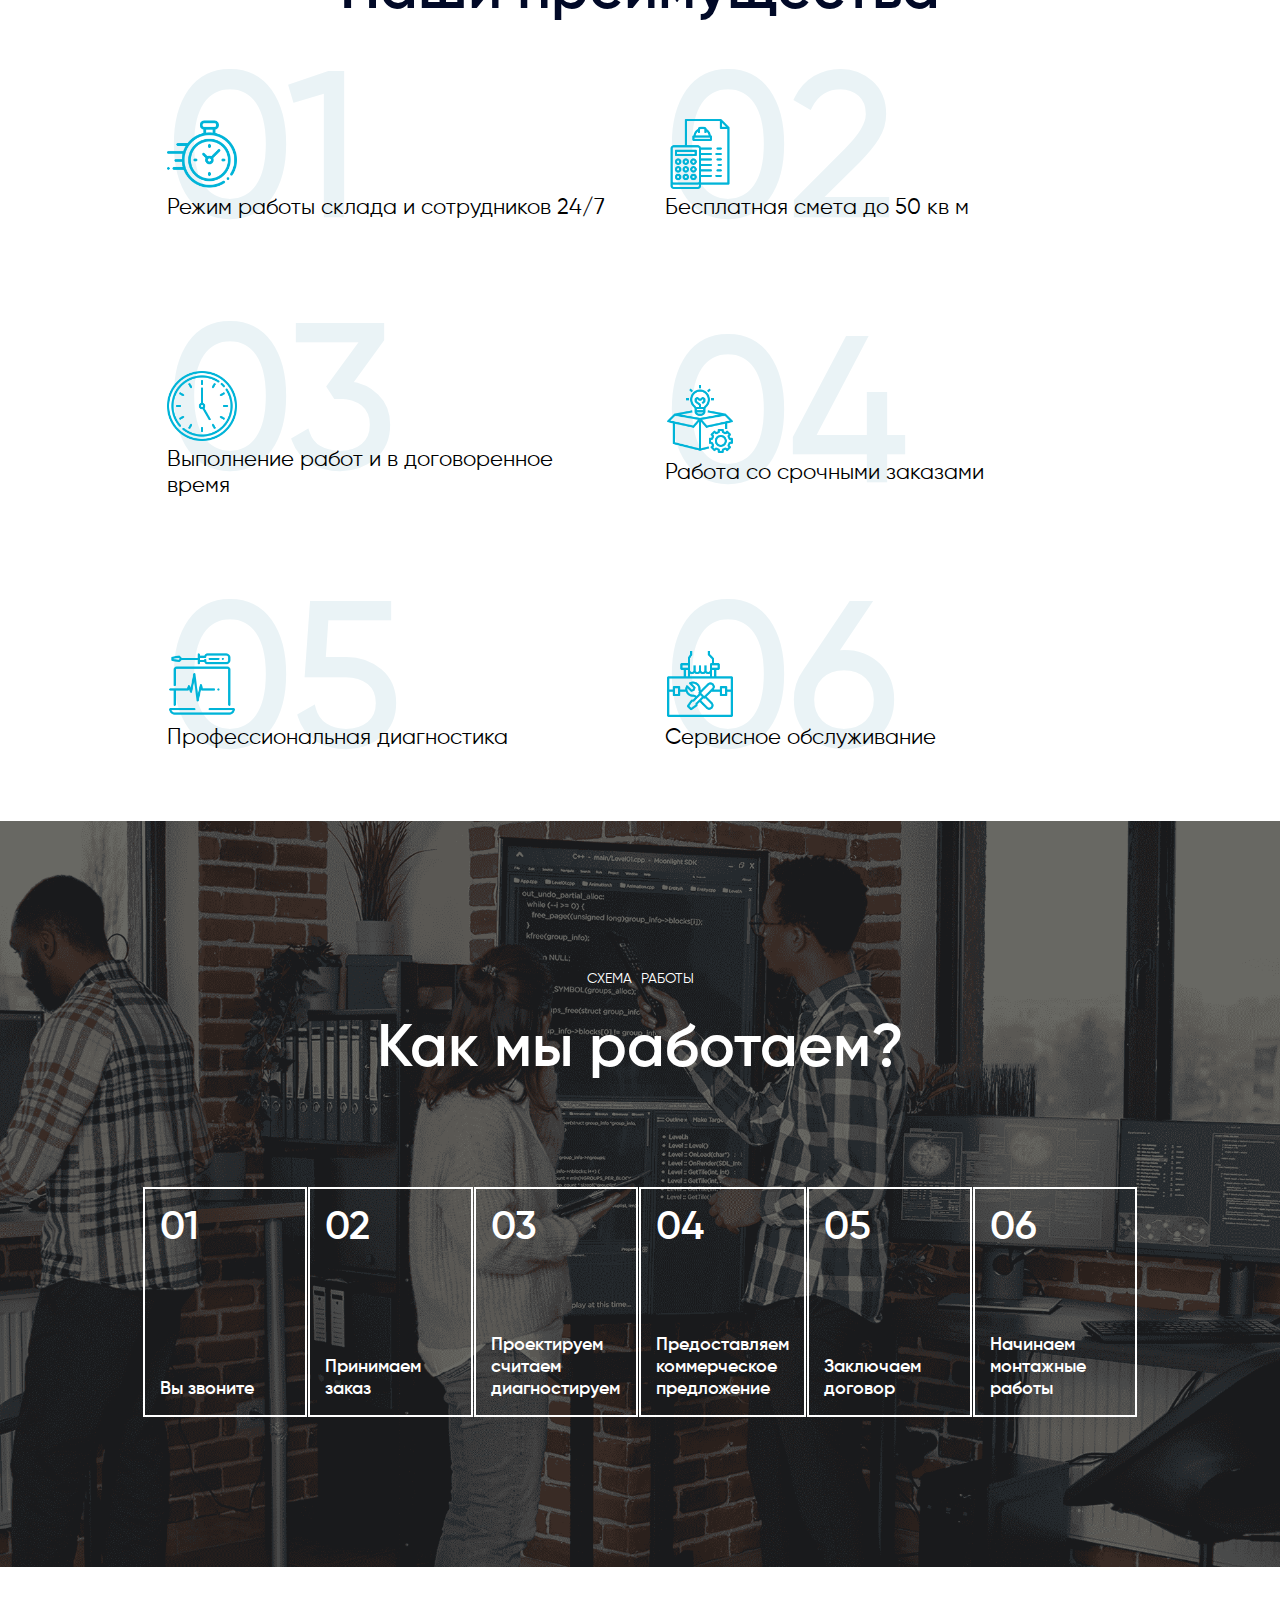
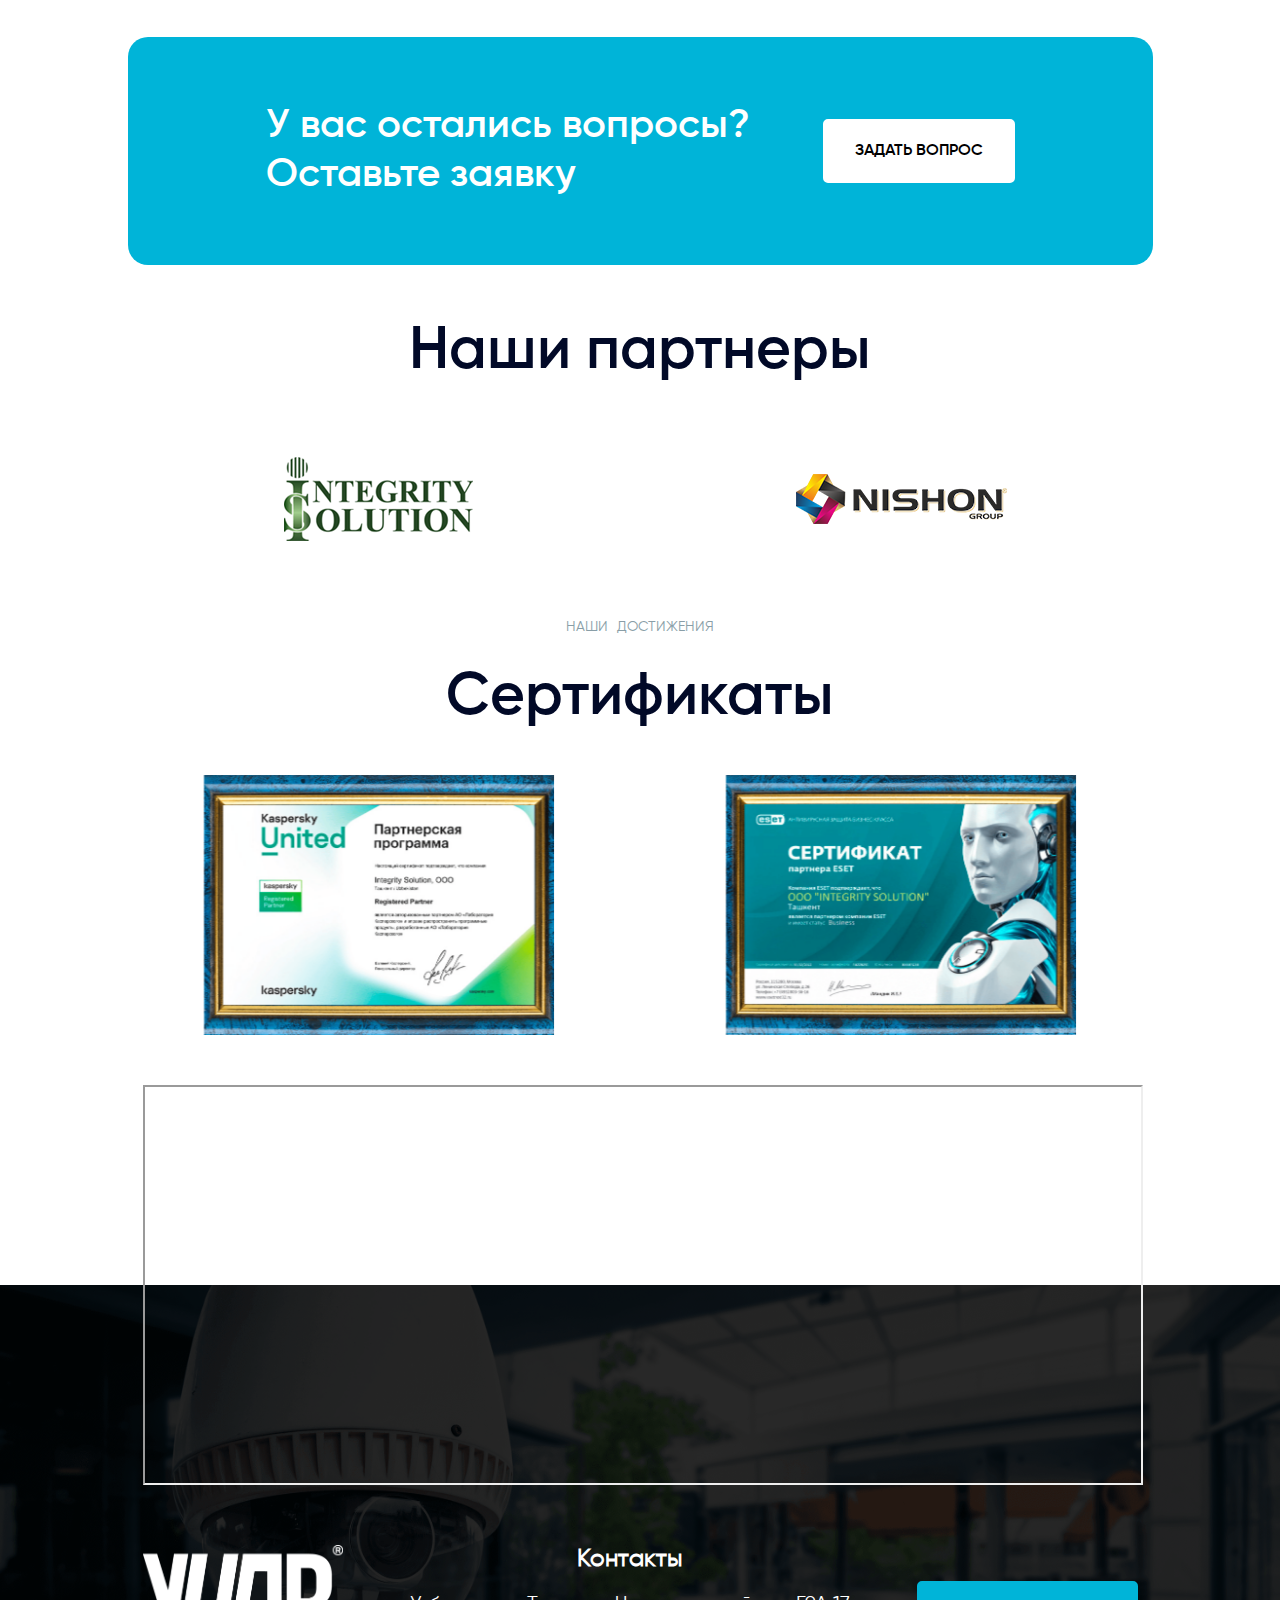
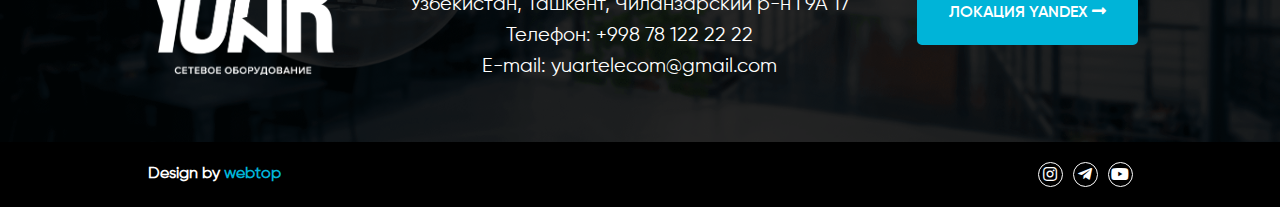
==== commit cae79871: "compress images" ====
--- a/index.html
+++ b/index.html
@@ -48,6 +48,9 @@
             </a>
             <a target="_blank" href="https://t.me/yuartelecom">
               <i class="fab fa-telegram-plane"></i>
+            </a>
+            <a target="_blank" href="https://www.youtube.com/embed/WRnSYPJ-dSA?controls=0">
+              <i class="fab fa-youtube"></i>
             </a>
           </div>
         </div>
@@ -592,6 +595,9 @@
         </a>
         <a href="https://t.me/yuartelecom">
           <i class="fab fa-telegram-plane"></i>
+        </a>
+        <a target="_blank" href="https://www.youtube.com/embed/WRnSYPJ-dSA?controls=0">
+          <i class="fab fa-youtube"></i>
         </a>
       </div>
     </div>
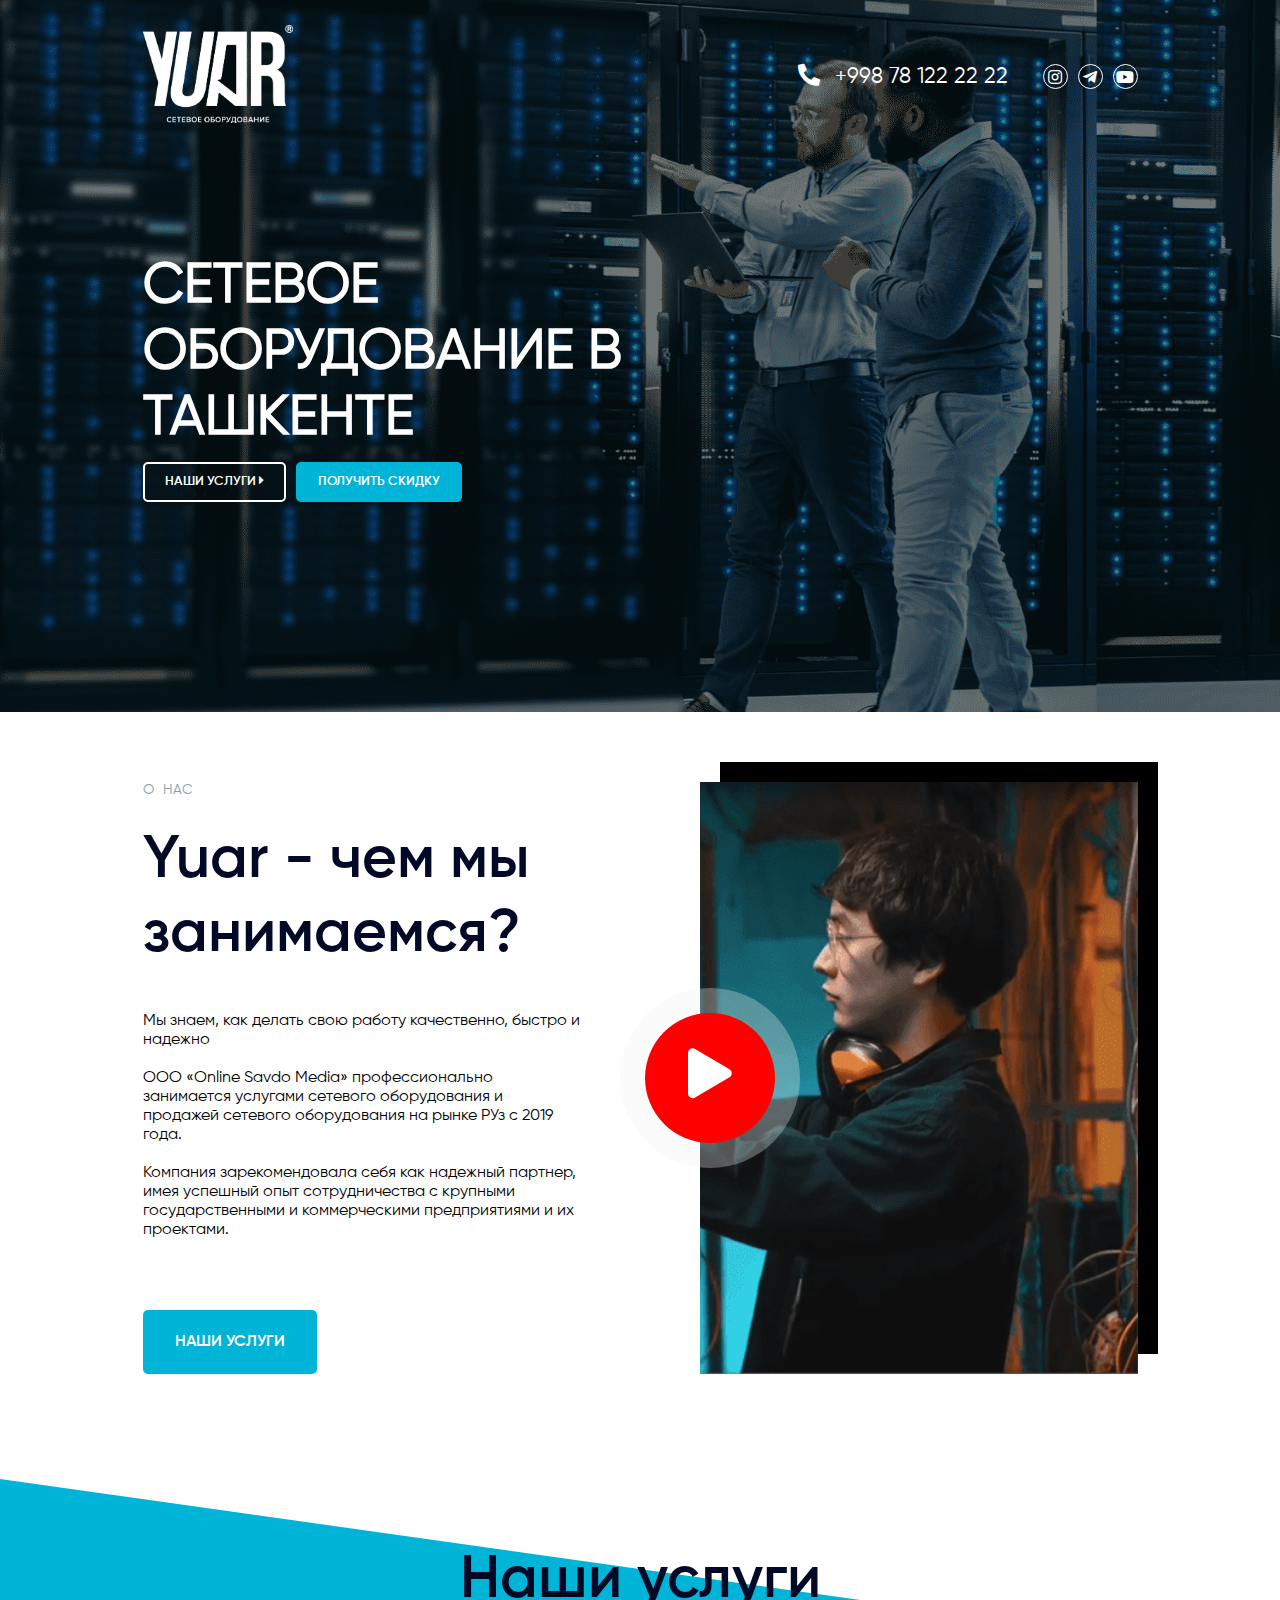
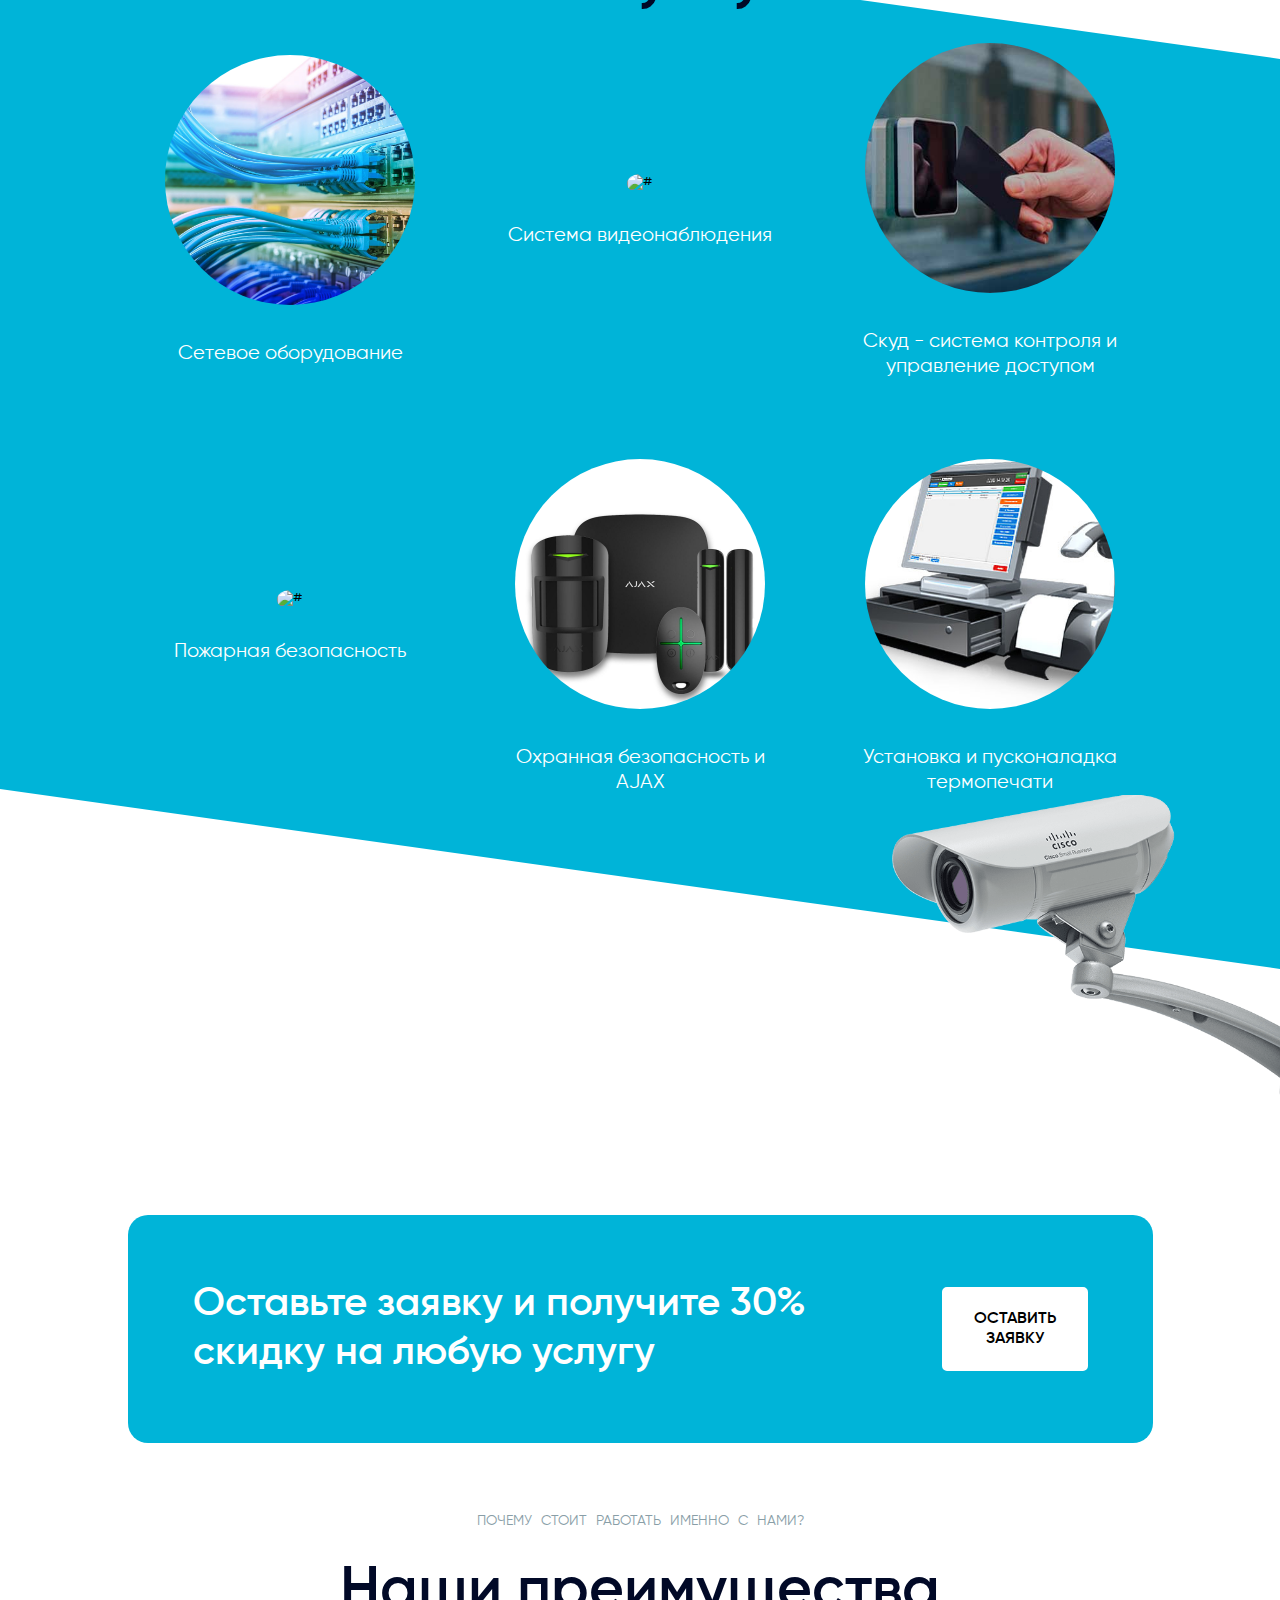
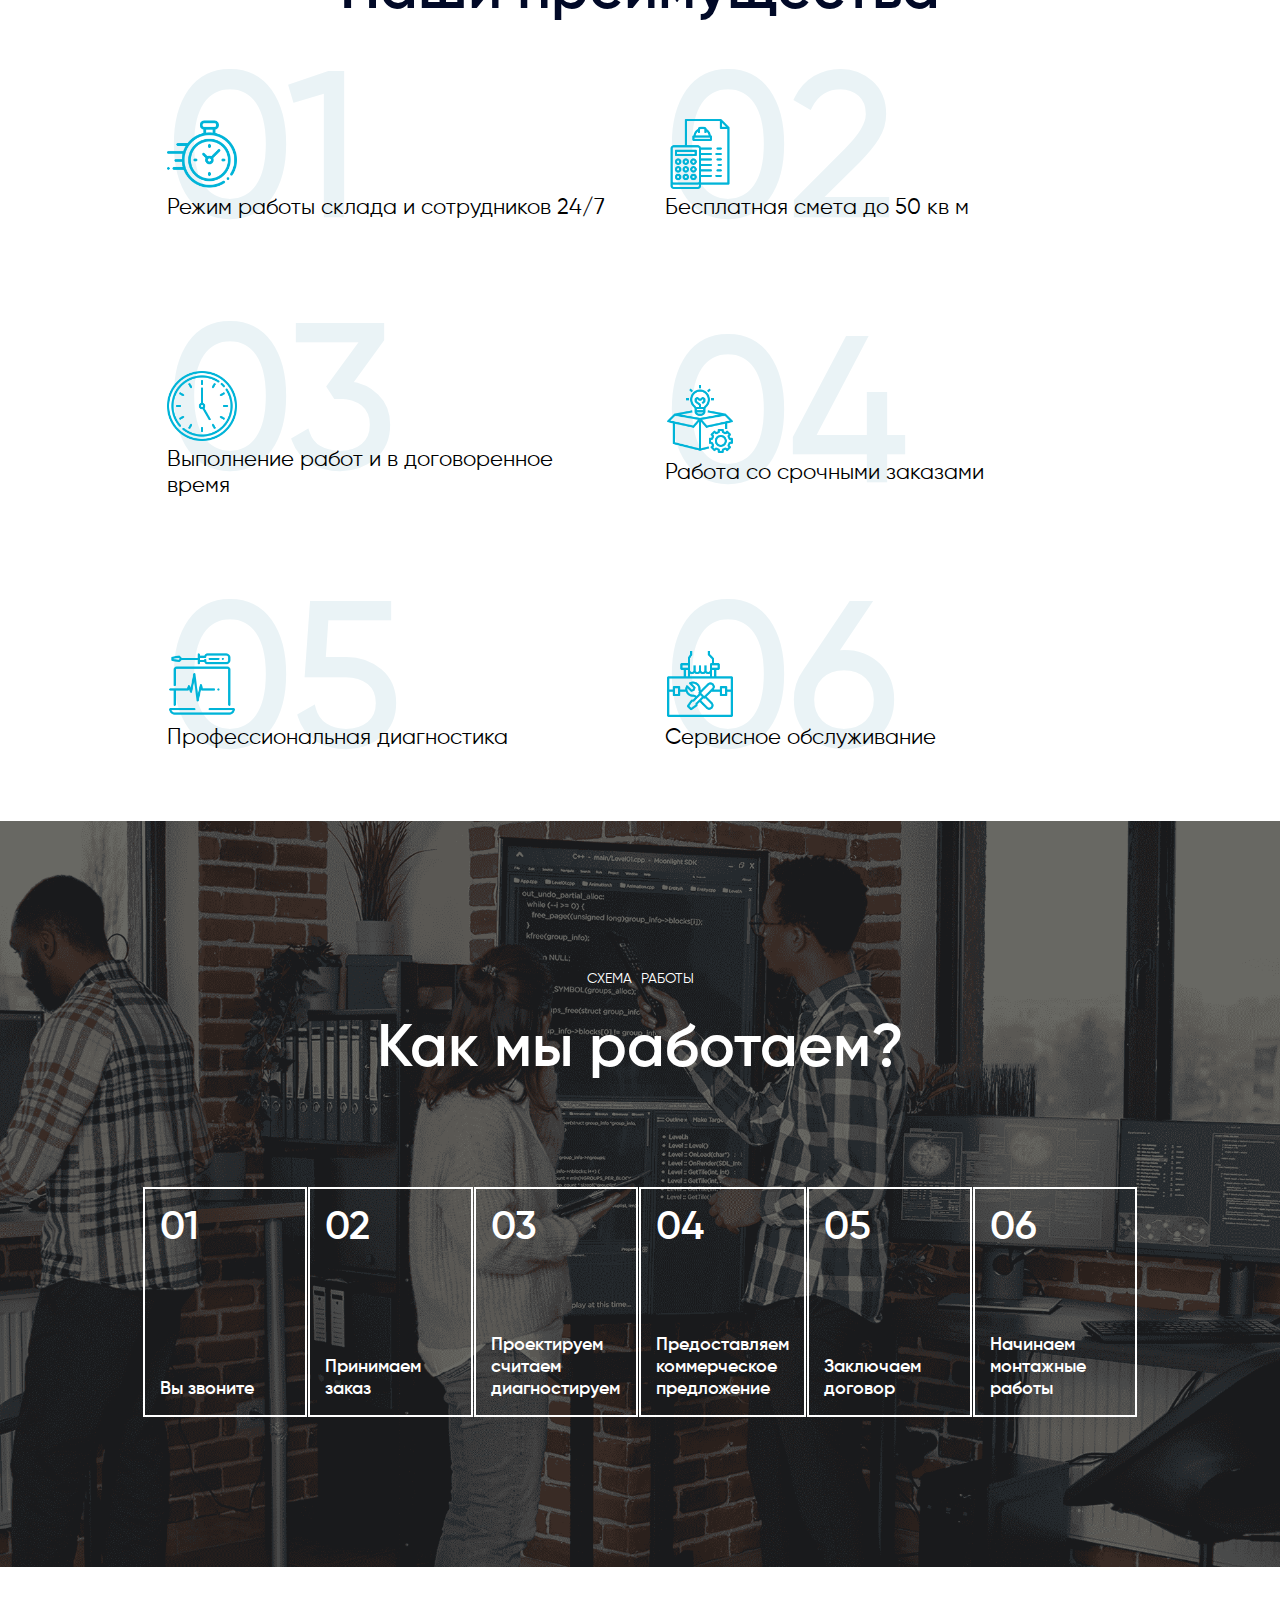
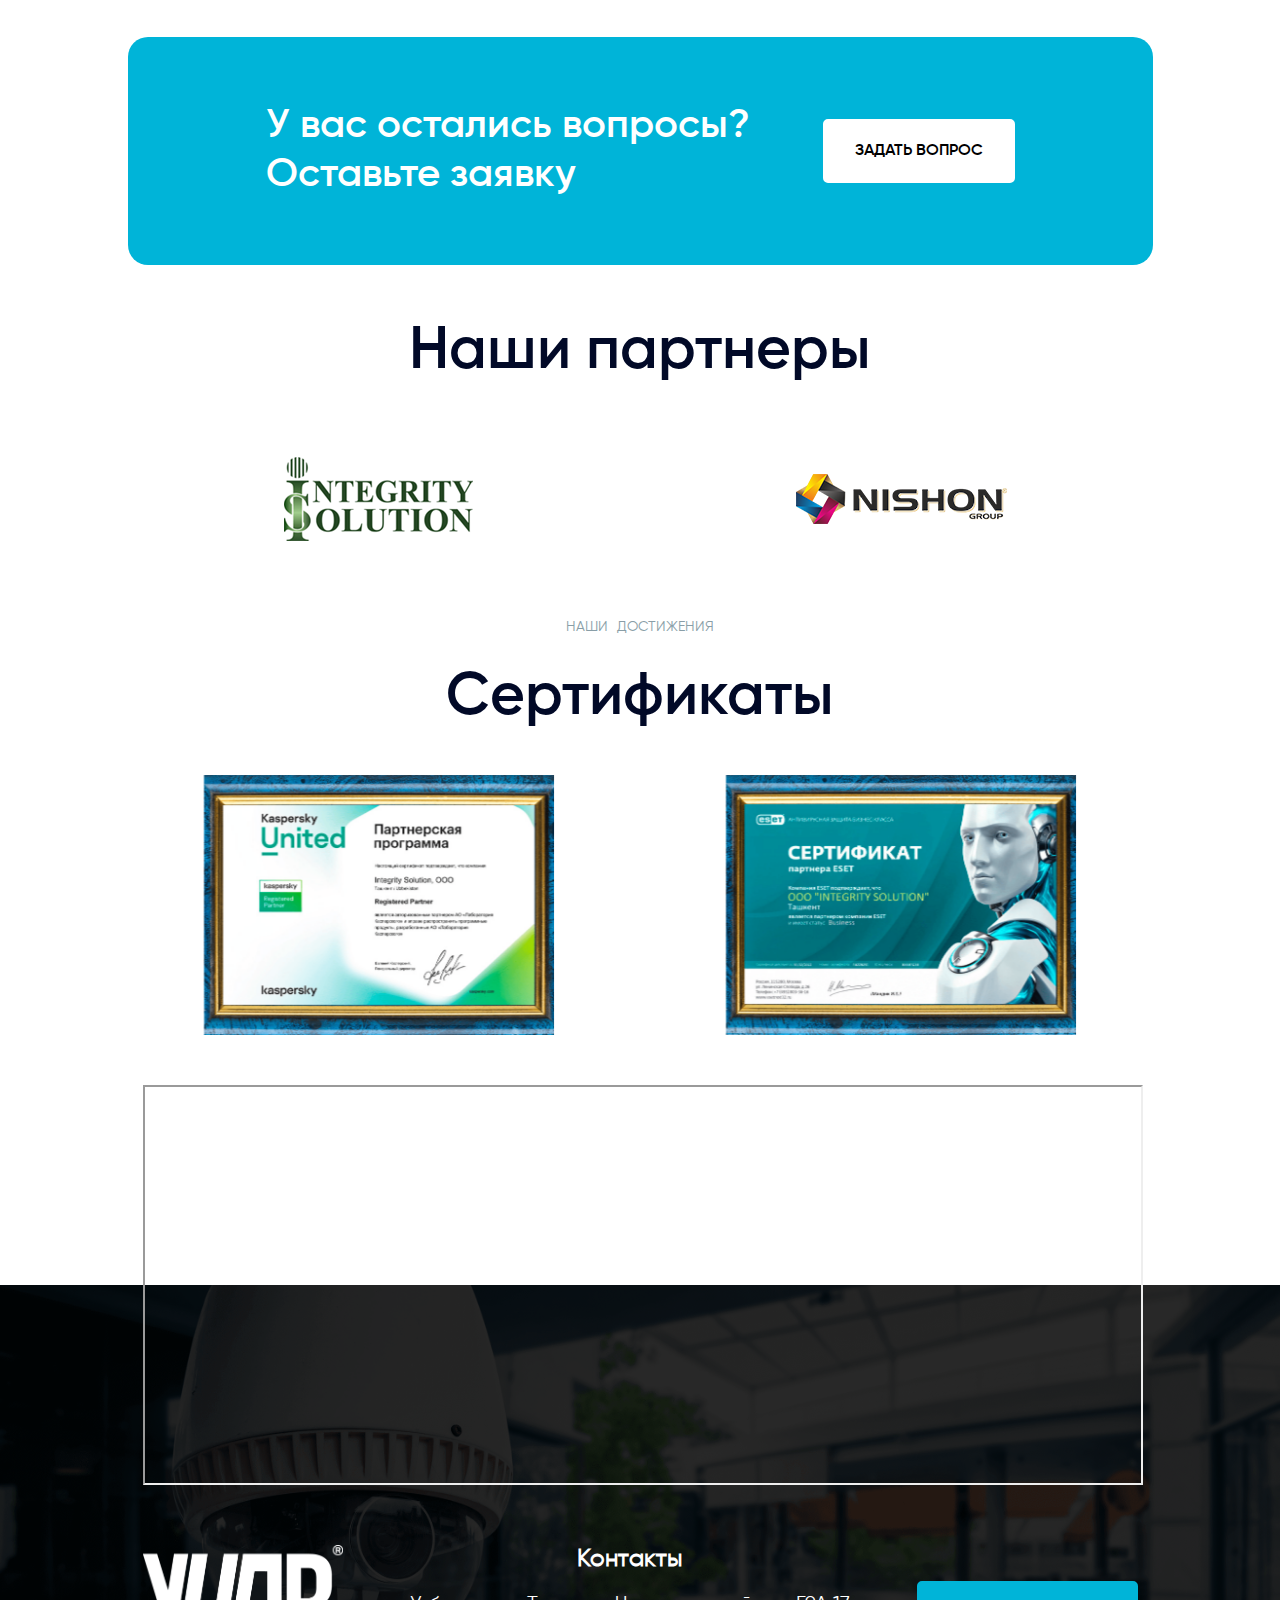
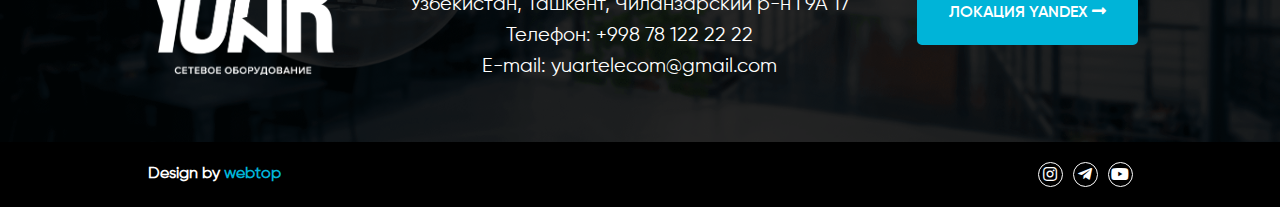
==== commit e5f86bd2: "content changes in index" ====
--- a/index.html
+++ b/index.html
@@ -133,14 +133,14 @@
           <div class="image">
             <img src="images/services2.png" alt="#">
           </div>
-          <p class="desc">Система видеонаблюдение</p>
+          <p class="desc">Система видеонаблюдения</p>
         </div>
         <!-- item -->
         <div class="item">
           <div class="image">
             <img src="images/services3.jpg" alt="#">
           </div>
-          <p class="desc">Скуд - систем контроля и управление доступом</p>
+          <p class="desc">Скуд - система контроля и управление доступом</p>
         </div>
         <!-- item -->
         <div class="item">
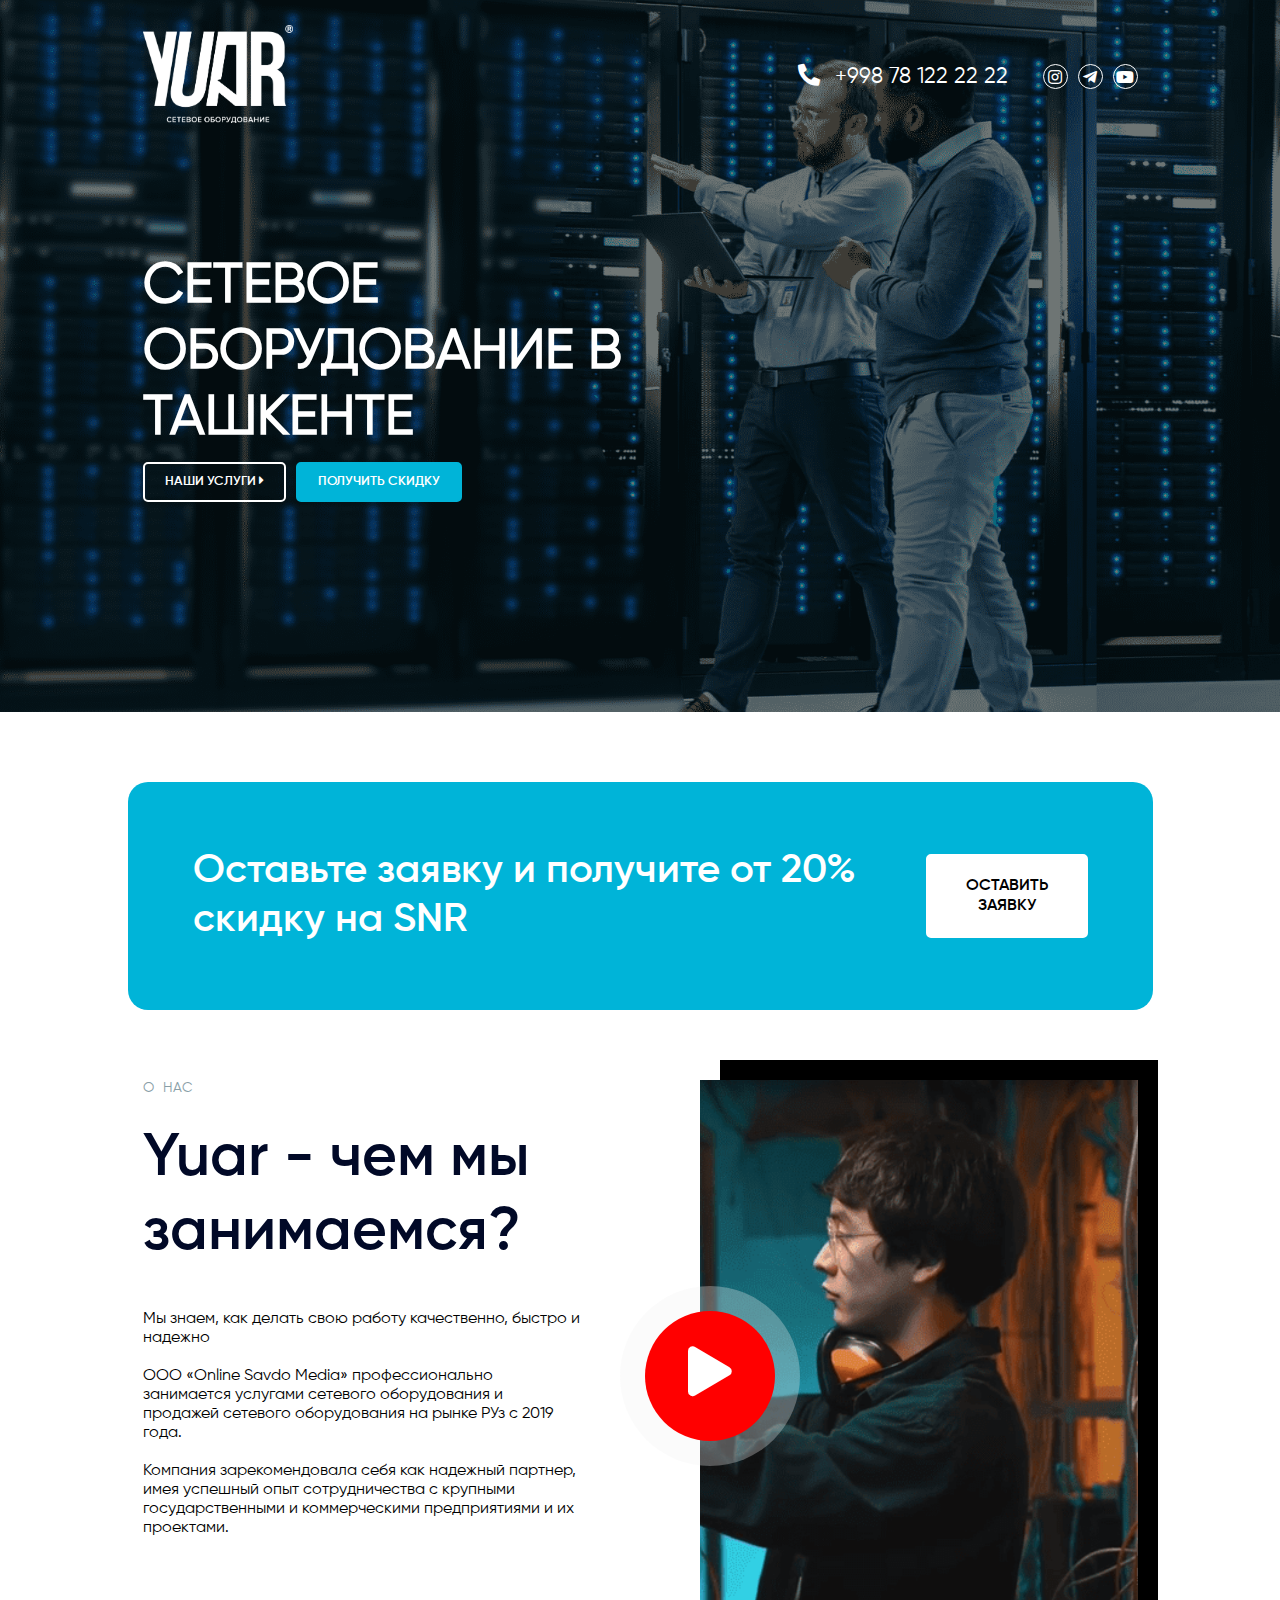
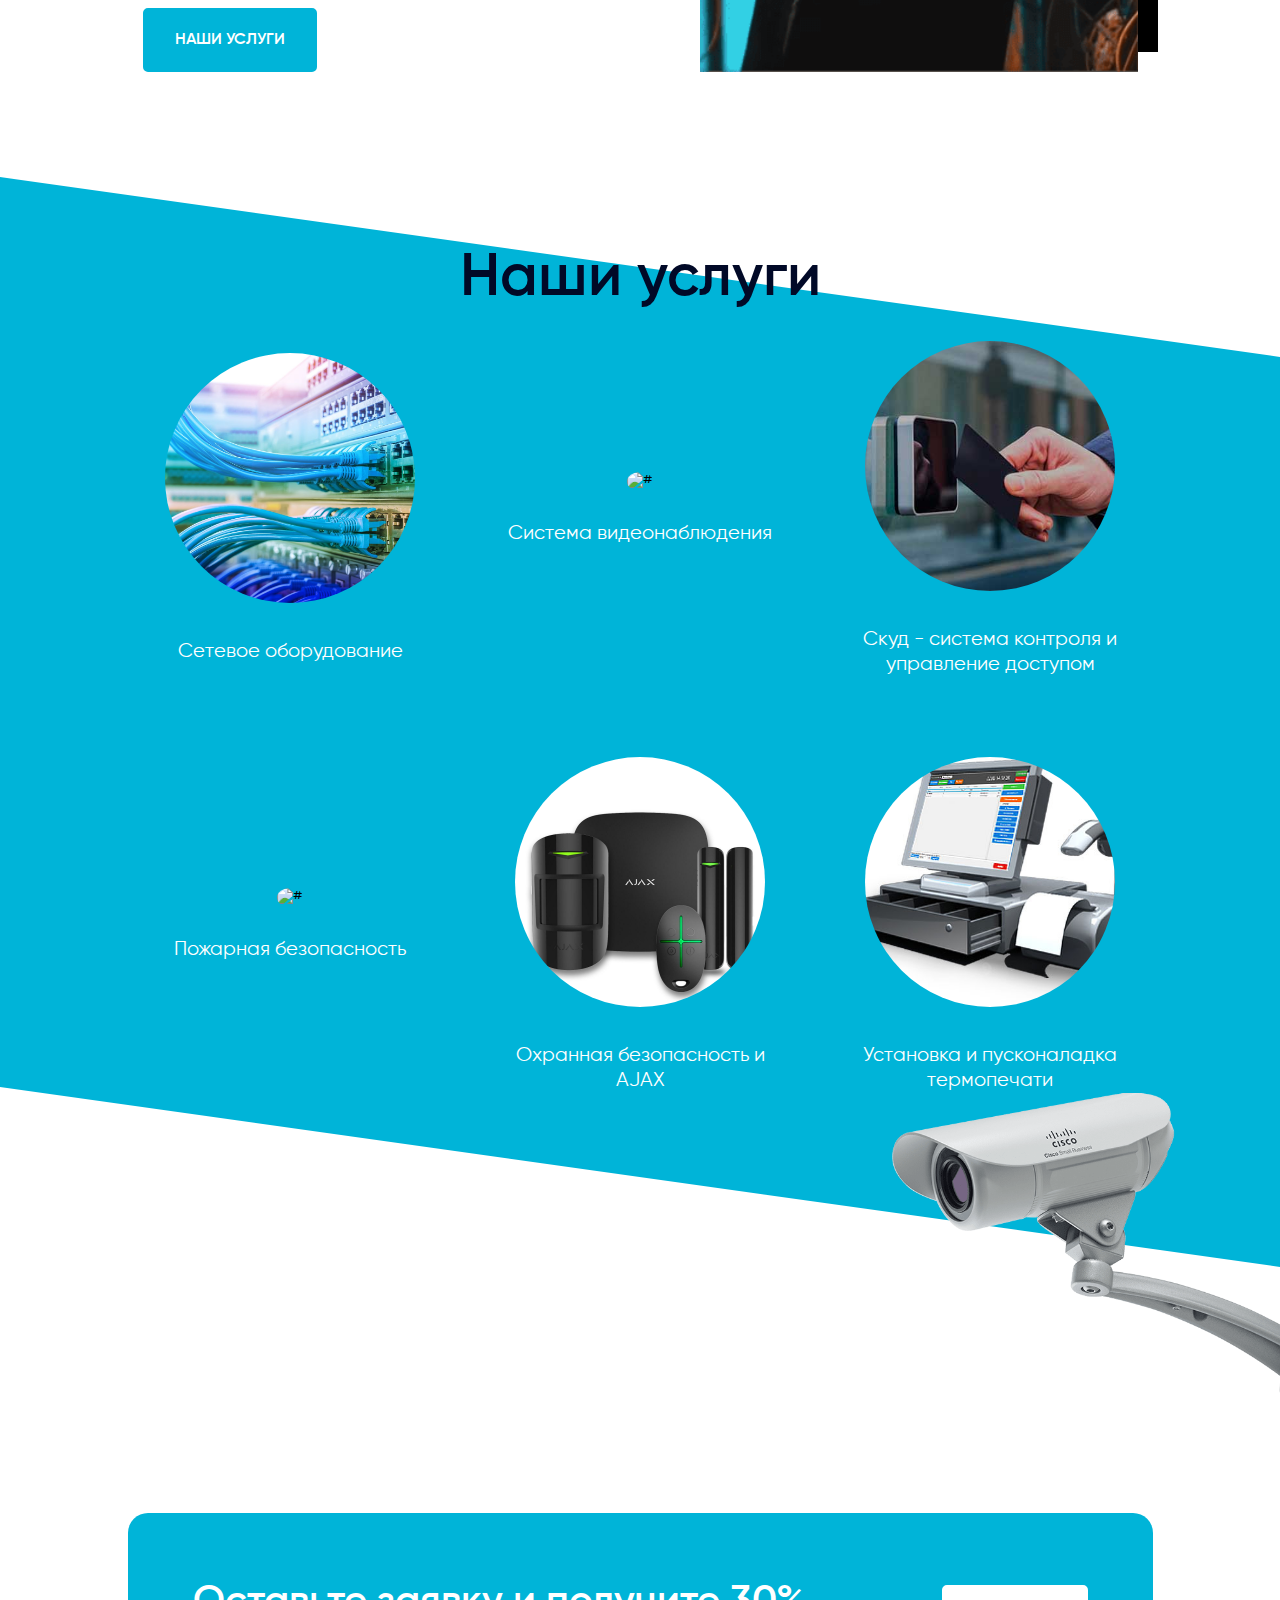
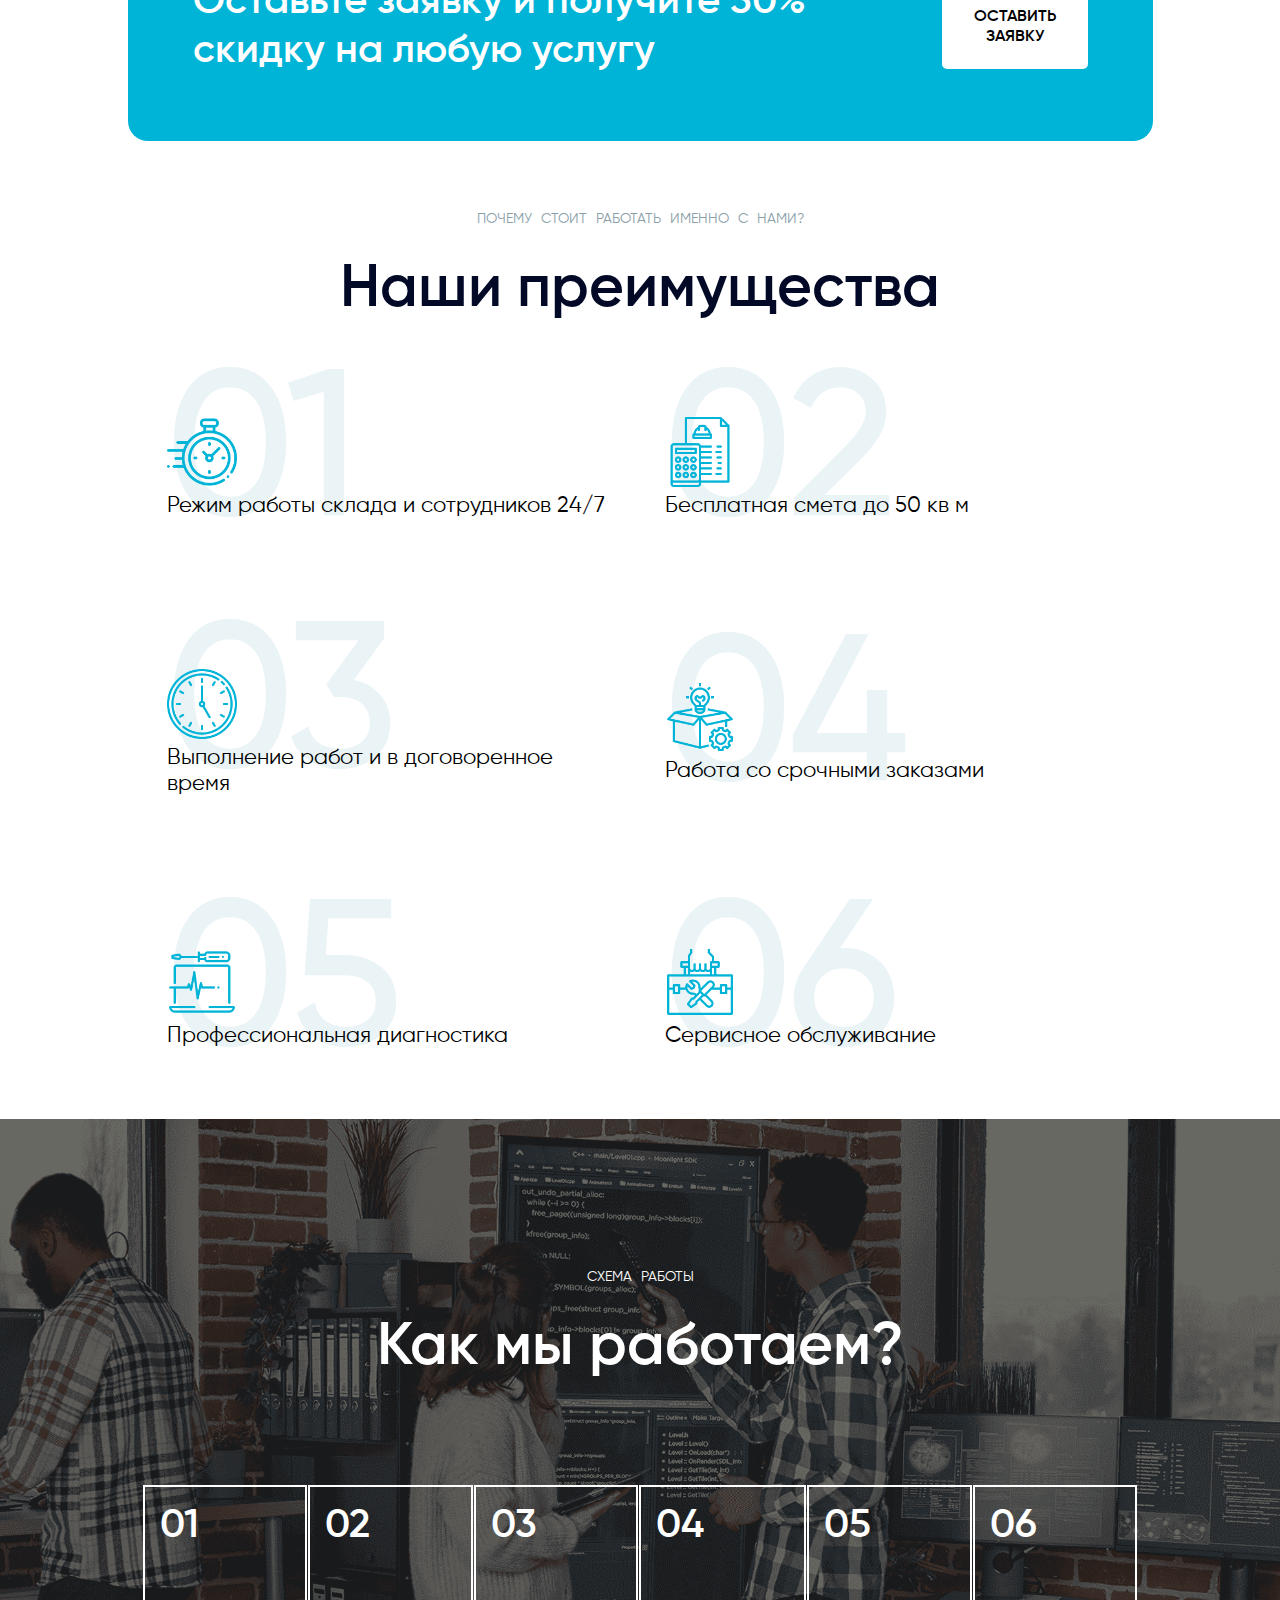
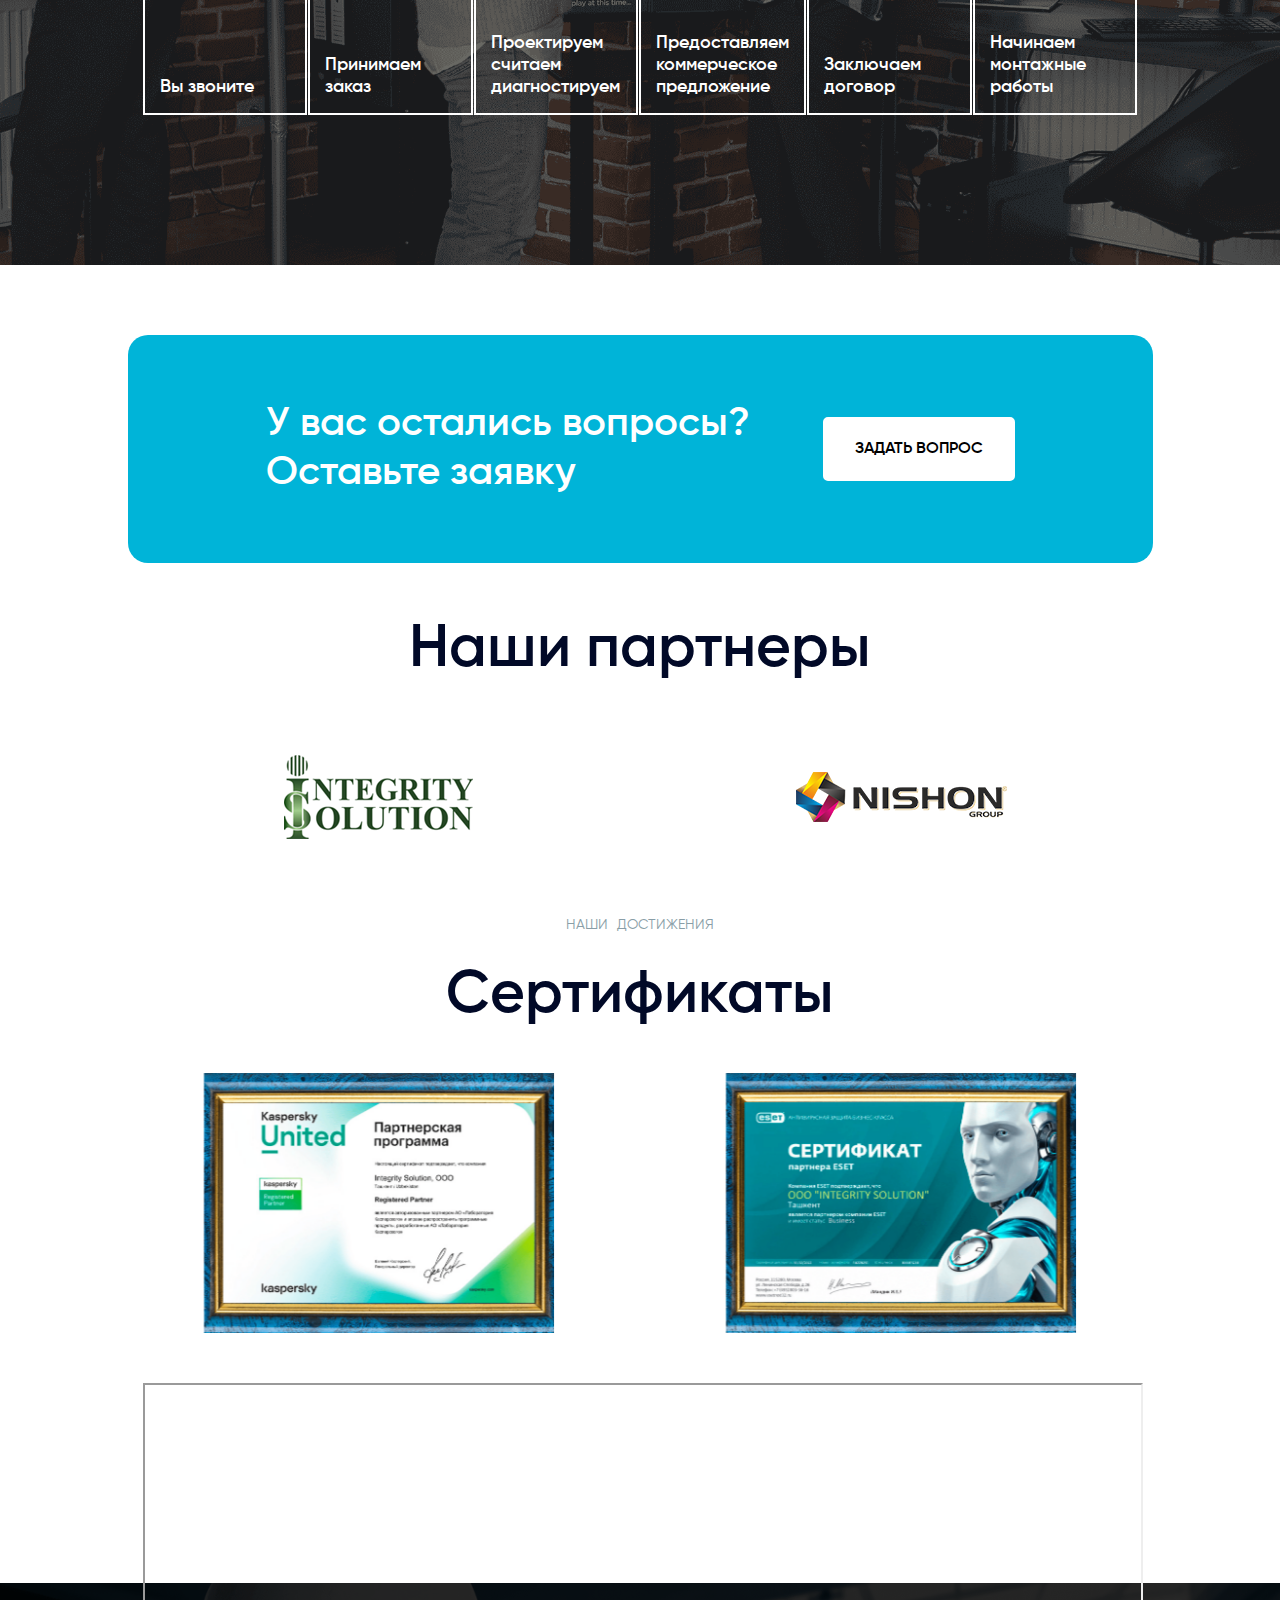
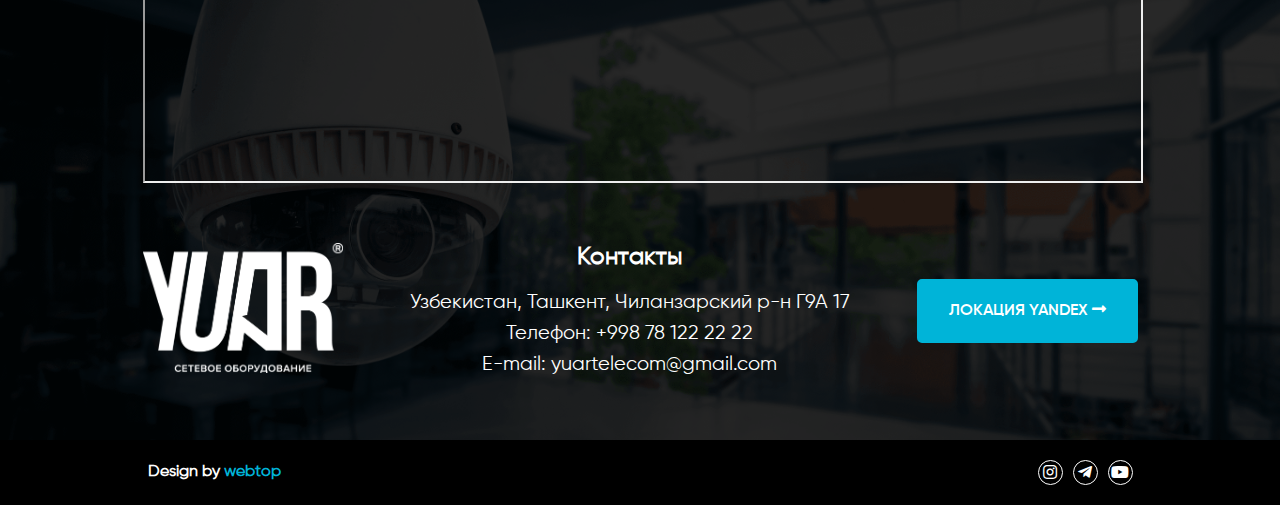
==== commit 3e6bd6bb: "added favicon icon and new request form" ====
--- a/index.html
+++ b/index.html
@@ -18,6 +18,7 @@
   <link rel="stylesheet" href="css/style.css">
   <link rel="stylesheet" href="css/media.css">
 
+  <link rel="icon" type="image/x-icon" href="./images/favicon.ico">
   <title>yuar</title>
 </head>
 
@@ -77,6 +78,22 @@
       </div>
     </div>
   </header>
+
+  <!-- Request -->
+  <section class="request" id="request">
+    <div class="container">
+      <!-- left -->
+      <div class="left">
+        <h3>Оставьте заявку и получите от 20% скидку на SNR</h3>
+      </div>
+      <!-- right -->
+      <div class="right">
+        <div class="btns">
+          <button class="btn show">Оставить заявку</button>
+        </div>
+      </div>
+    </div>
+  </section>
 
   <!-- About -->
   <section class="about" id="about">
@@ -453,7 +470,7 @@
       </div>
     </div>
   </section>
-  
+
   <!-- Partners -->
   <section class="partners" id="partners">
     <div class="container">
--- a/css/media.css
+++ b/css/media.css
@@ -192,7 +192,6 @@
 
   .request .container {
     padding: 30px;
-    /* margin: 0 15px; */
   }
 
   .request .left h3 {
@@ -205,6 +204,7 @@
 
   .request .right .btns .btn {
     padding: 10px;
+    margin-top: 15px;
   }
 
   .advantages .wrapper {
@@ -257,6 +257,10 @@
     font-size: 20px;
   }
 
+  .header {
+    margin-bottom: 20px;
+  }
+
   .header .navbar .actions .phone p {
     display: none;
   }
@@ -283,6 +287,10 @@
 
   .titles .site-title {
     font-size: 35px;
+  }
+
+  .about {
+    padding: 50px 0;
   }
 
   .about .container {
@@ -362,6 +370,10 @@
   .request.question {
     margin-top: 20px;
   }
+
+  /* .request .left {
+    margin-bottom: 20px;
+  } */
 
   .request .right .btns .btn {
     margin-top: 15px;
@@ -457,6 +469,17 @@
 
 }
 
+/* --- 360 --- */
+@media (max-width: 360px) {
+  .footer .map {
+    max-width: 320px;
+  }
+
+  .to-top {
+    right: 10px;
+  }
+}
+
 /* --- 350 --- */
 @media (max-width: 350px) {
   .footer .map {
